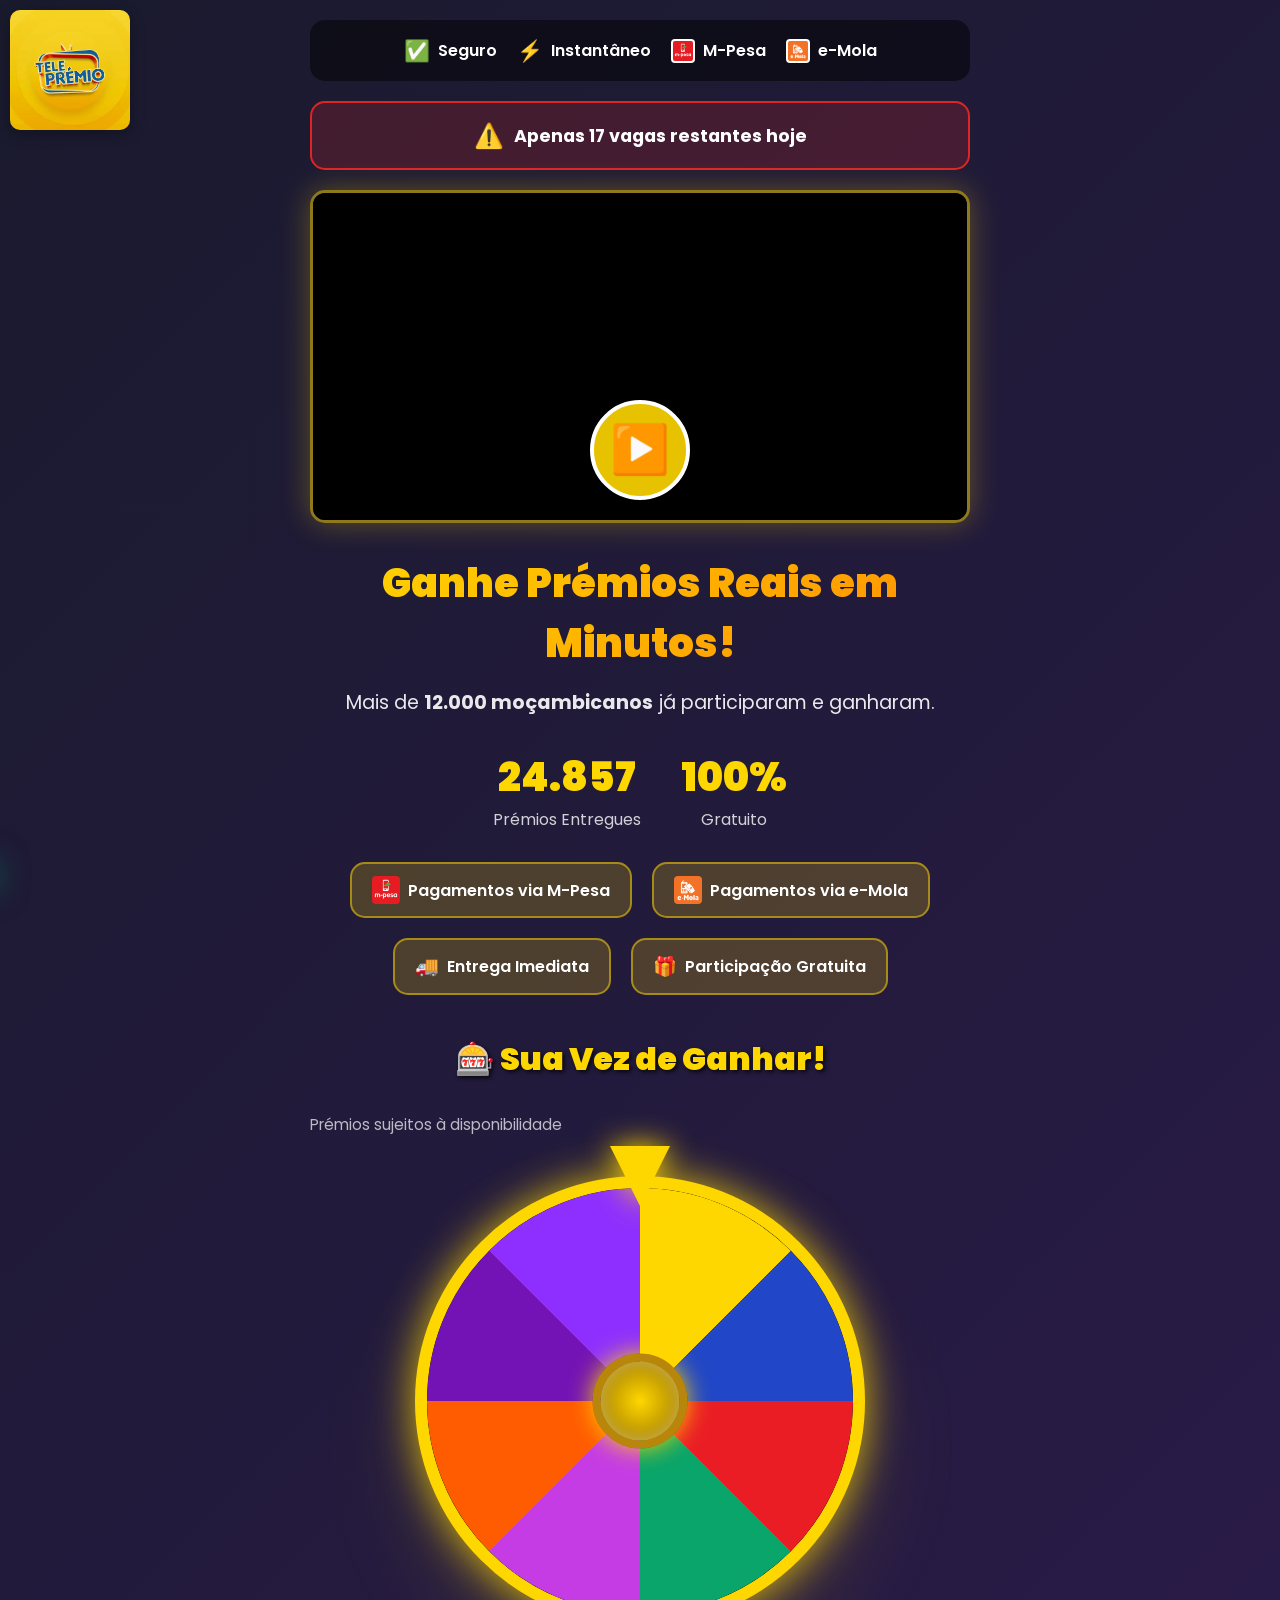
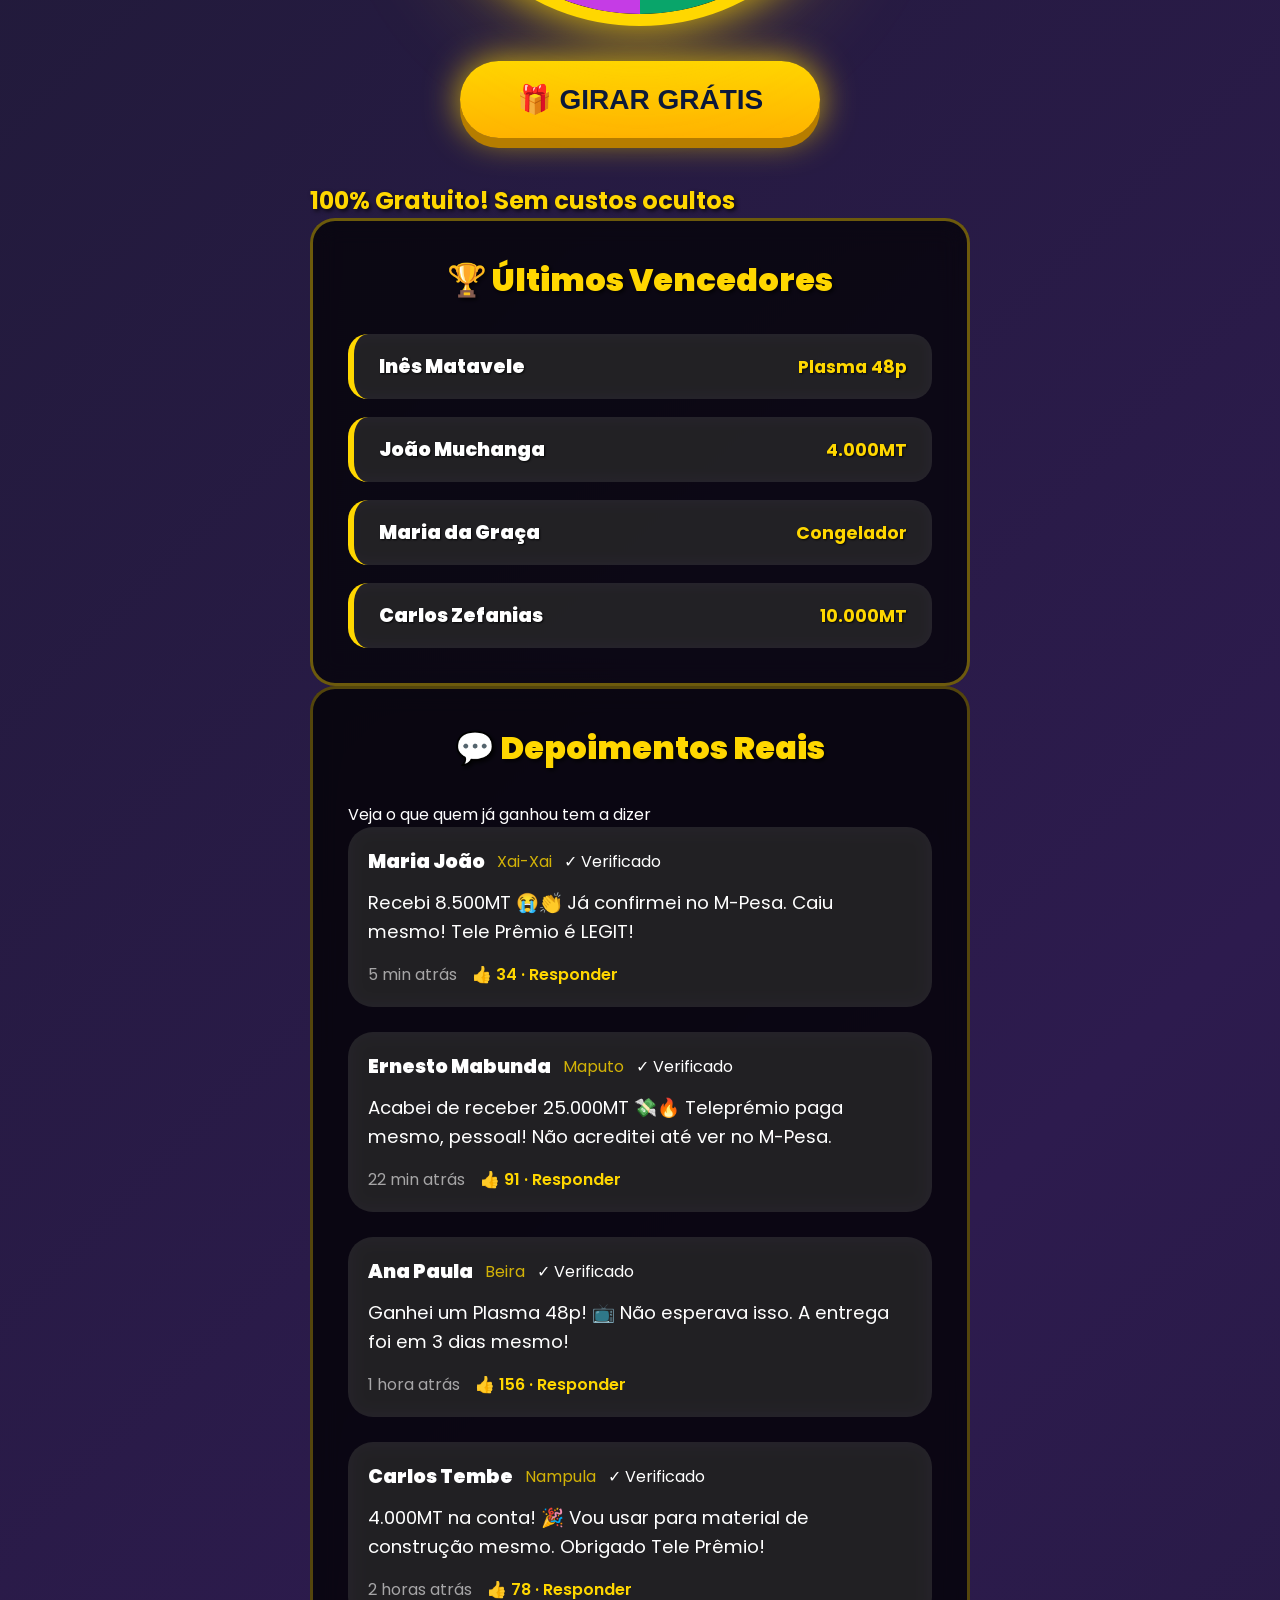
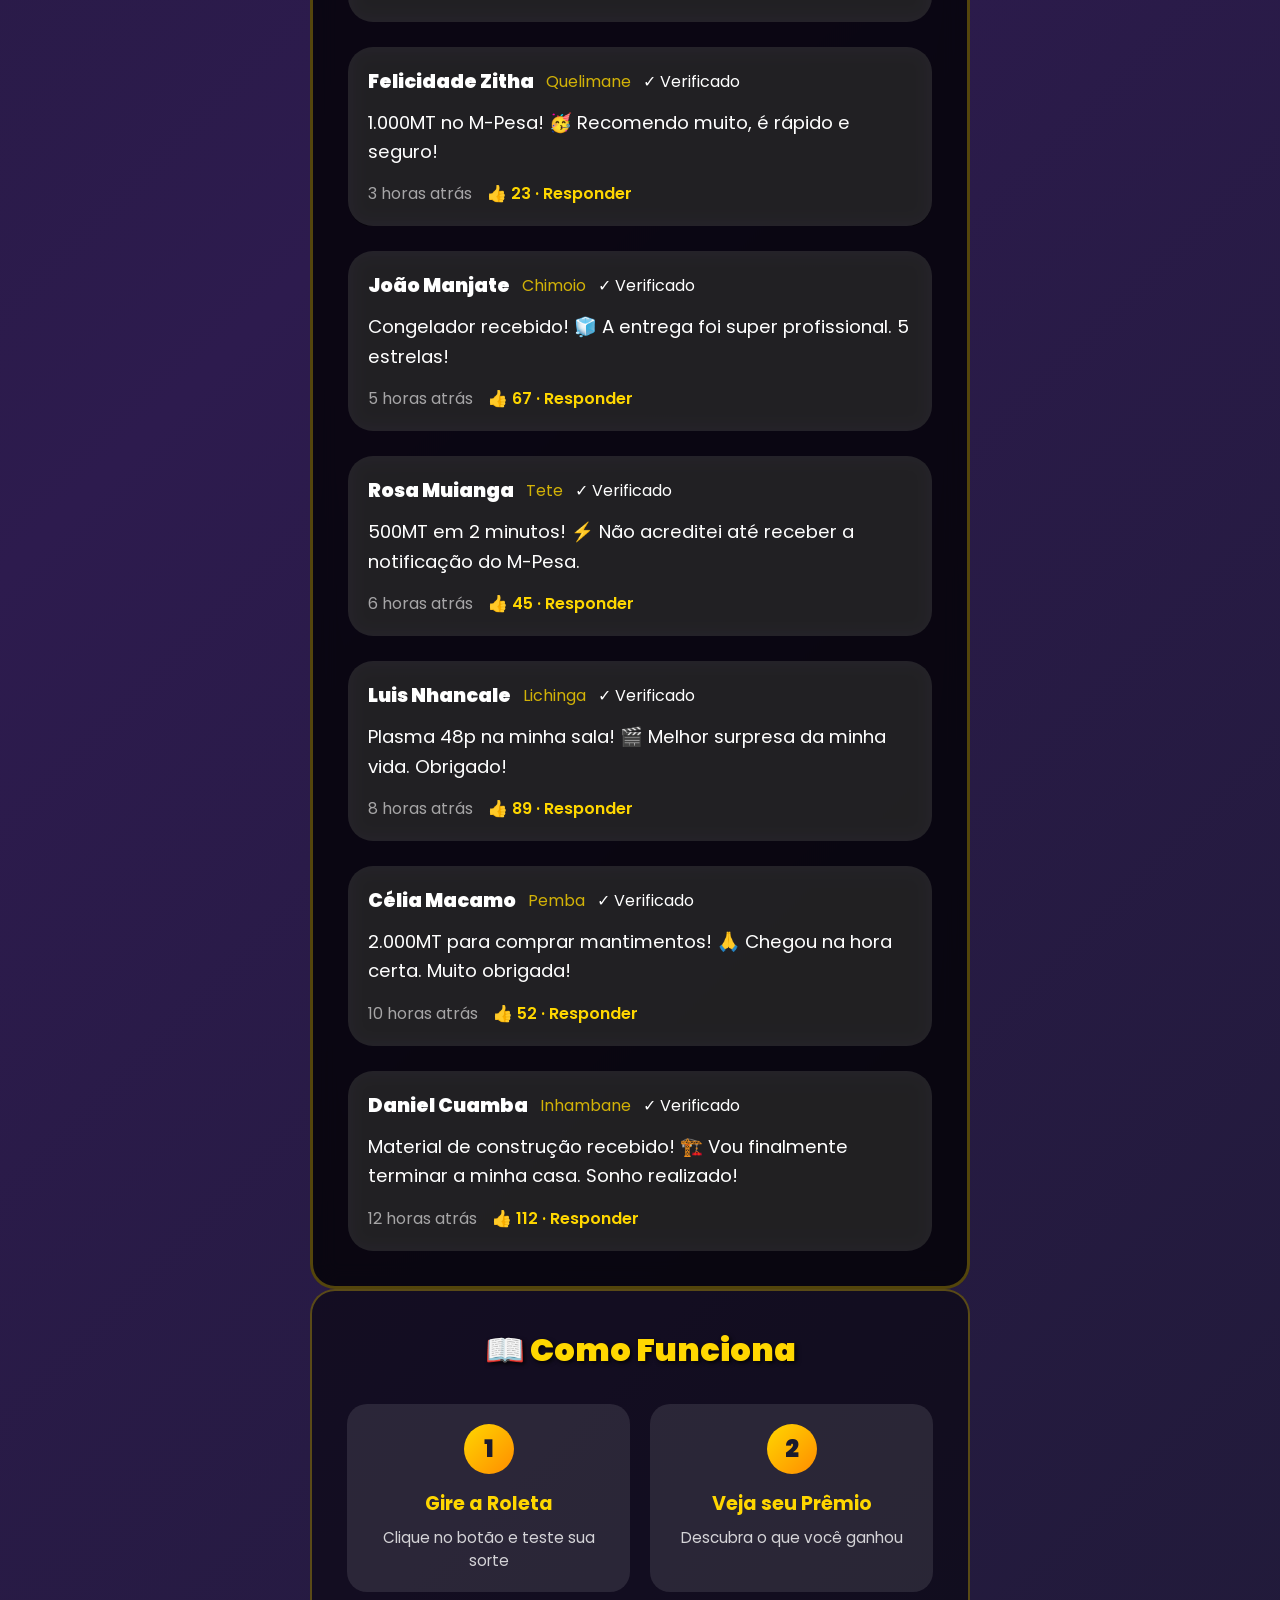
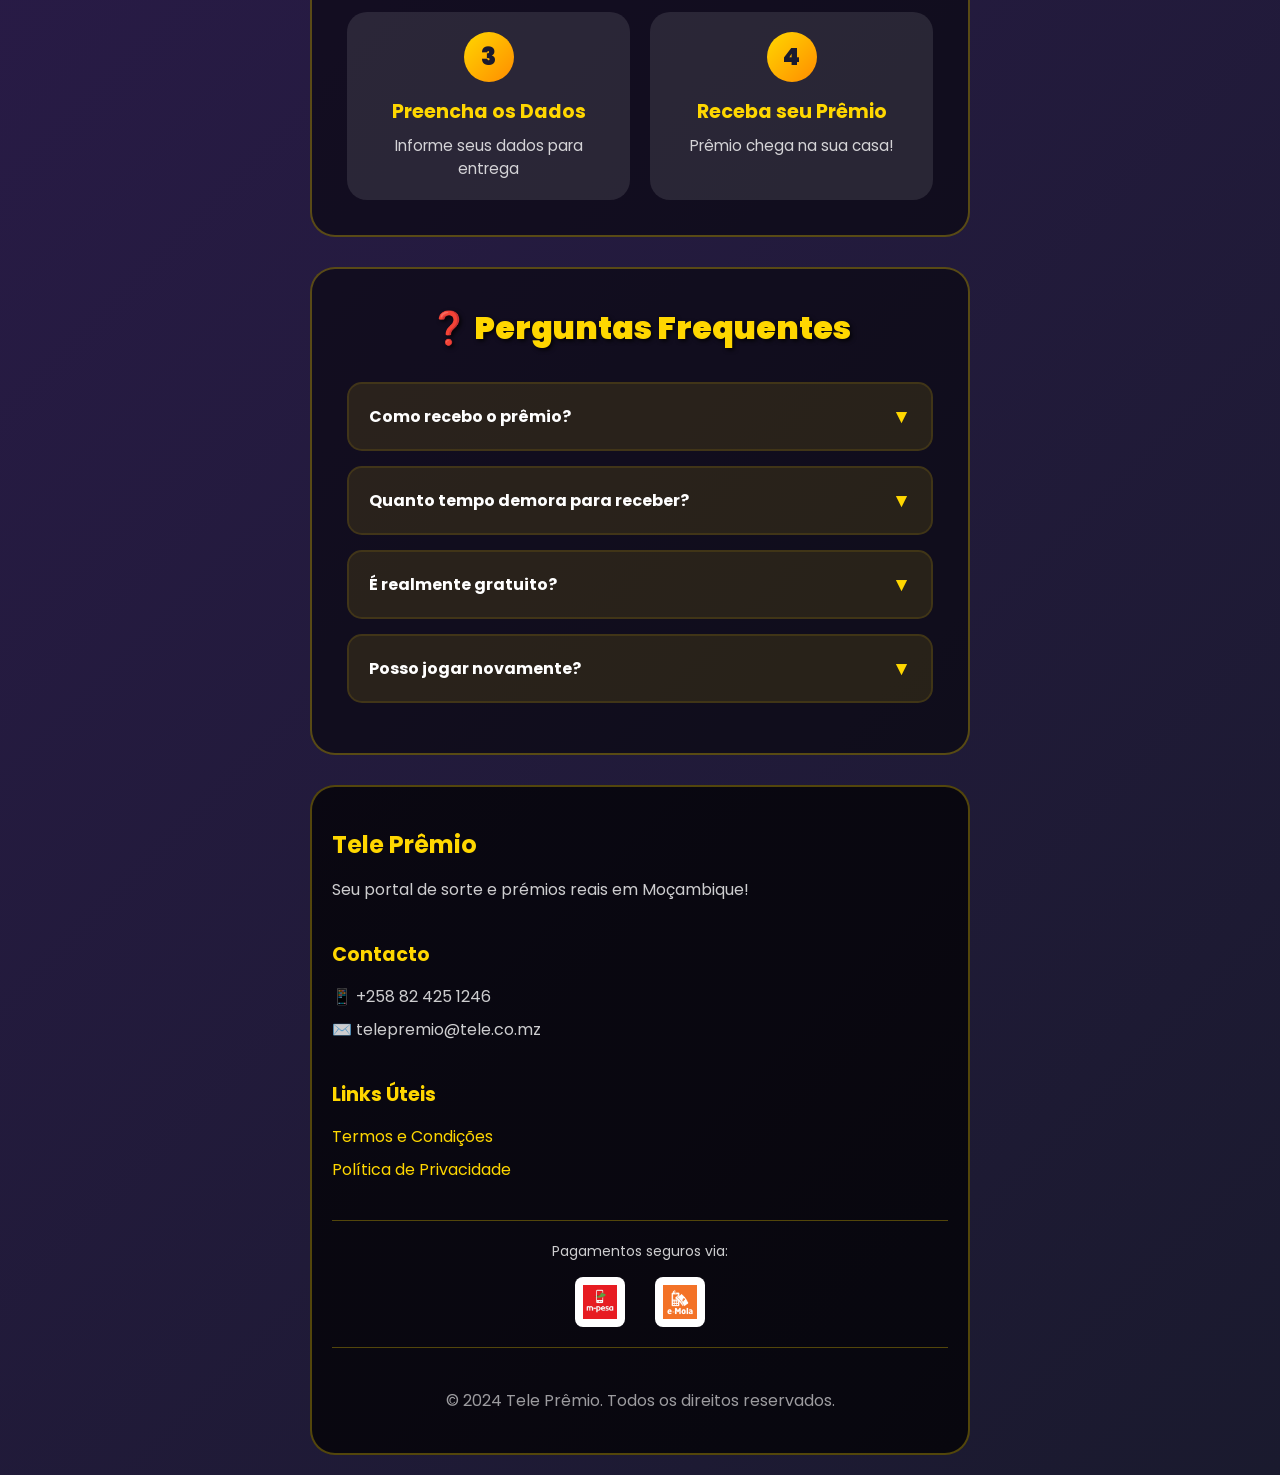
==== index.html @ fa52b121 "first commit3" ====
<!DOCTYPE html>
<html lang="pt">
<head>
  <meta charset="UTF-8" />
  <meta name="viewport" content="width=device-width, initial-scale=1.0" />
  <title>Tele Prêmio - Ganhe Prémios Reais!</title>
  <link href="https://fonts.googleapis.com/css2?family=Poppins:wght@400;600;700;800;900&display=swap" rel="stylesheet">
  <link rel="stylesheet" href="style.css" />
</head>
<body>
  <div class="app-container">
    
    <div class="trust-bar">
      <div class="trust-item">
        <span class="trust-icon">✅</span>
        <span>Seguro</span>
      </div>
      <div class="trust-item">
        <span class="trust-icon">⚡</span>
        <span>Instantâneo</span>
      </div>
      <div class="trust-item">
        <img src="mpesaicon.jpeg" alt="M-Pesa" class="trust-payment-icon">
        <span>M-Pesa</span>
      </div>
      <div class="trust-item">
        <img src="emolaIcone.png" alt="e-Mola" class="trust-payment-icon">
        <span>e-Mola</span>
      </div>
    </div>

    <section class="hero-section">
     
      <div class="logo-container">
        <img src="fotdefundo.png" alt="Tele Prêmio" class="logo-image">
      </div>

      <div class="urgency-box">
        <span class="urgency-icon">⚠️</span>
        <span>Apenas <strong id="slots-left">17</strong> vagas restantes hoje</span>
      </div>

      <div class="video-container">
        <video class="top-video" id="promo-video" loop playsinline>
          <source src="Video de topo.mp4" type="video/mp4">
        </video>
        <button class="video-play-btn" id="video-play-btn" onclick="playVideo()">
          ▶️
        </button>
      </div>
      
      <button class="goto-roulette-btn" id="goto-roulette-btn" style="display: none;" onclick="scrollToRoulette()">
        🎁 GIRAR GRATIS
      </button>

      <h1 class="hero-title">Ganhe Prémios Reais em Minutos!</h1>
      <p class="hero-subtitle">Mais de <strong>12.000 moçambicanos</strong> já participaram e ganharam.</p>

      <div class="stats-container">
        <div class="stat-item">
          <div class="stat-number" id="prizes-delivered">24.857</div>
          <div class="stat-label">Prémios Entregues</div>
        </div>
        <div class="stat-item">
          <div class="stat-number">100%</div>
          <div class="stat-label">Gratuito</div>
        </div>
      </div>

      <div class="trust-badges">
        <div class="trust-badge">
          <img src="mpesaicon.jpeg" alt="M-Pesa" class="payment-icon">
          Pagamentos via M-Pesa
        </div>
        <div class="trust-badge">
          <img src="emolaIcone.png" alt="e-Mola" class="payment-icon">
          Pagamentos via e-Mola
        </div>
        <div class="trust-badge">
          <span class="badge-icon">🚚</span>
          Entrega Imediata
        </div>
        <div class="trust-badge">
          <span class="badge-icon">🎁</span>
          Participação Gratuita
        </div>
      </div>
    </section>

    <section class="roulette-section">
      <h2 class="section-title">🎰 Sua Vez de Ganhar!</h2>
      <p class="note-text">Prémios sujeitos à disponibilidade</p>
      
      <div class="premium-roulette-container">
        <div class="glow"></div>
        <div class="pointer"></div>
        
        <div class="roulette-wrapper-premium">
          <div class="roulette-premium" id="roulette">
          </div>
          <div class="center-circle"></div>
        </div>
        
        <button class="spin-btn-premium" id="spin-button" onclick="spinRoulette()">
          🎁 GIRAR GRÁTIS
        </button>
      </div>
      
      <p class="spins-info">100% Gratuito! Sem custos ocultos</p>
    </section>

    <section class="winners-section">
      <h2 class="section-title">🏆 Últimos Vencedores</h2>
      <div class="winners-list">
        <div class="winner-item">
          <span class="winner-name">Inês Matavele</span>
          <span class="winner-prize">Plasma 48p</span>
        </div>
        <div class="winner-item">
          <span class="winner-name">João Muchanga</span>
          <span class="winner-prize">4.000MT</span>
        </div>
        <div class="winner-item">
          <span class="winner-name">Maria da Graça</span>
          <span class="winner-prize">Congelador</span>
        </div>
        <div class="winner-item">
          <span class="winner-name">Carlos Zefanias</span>
          <span class="winner-prize">10.000MT</span>
        </div>
      </div>
    </section>

    <section class="comments-section">
      <h2 class="section-title">💬 Depoimentos Reais</h2>
      <p class="section-subtitle">Veja o que quem já ganhou tem a dizer</p>
      
      <div class="comments-list">
        <div class="comment-item">

          <div class="comment-content">
            <div class="comment-header">
              <span class="comment-name">Maria João</span>
              <span class="comment-location">Xai-Xai</span>
              <span class="comment-verified">✓ Verificado</span>
            </div>
            <p class="comment-text">Recebi 8.500MT 😭👏 Já confirmei no M-Pesa. Caiu mesmo! Tele Prêmio é LEGIT!</p>
            <div class="comment-footer">
              <span class="comment-time">5 min atrás</span>
              <span class="comment-actions">👍 34 · Responder</span>
            </div>
          </div>
        </div>

        <div class="comment-item">

          <div class="comment-content">
            <div class="comment-header">
              <span class="comment-name">Ernesto Mabunda</span>
              <span class="comment-location">Maputo</span>
              <span class="comment-verified">✓ Verificado</span>
            </div>
            <p class="comment-text">Acabei de receber 25.000MT 💸🔥 Teleprémio paga mesmo, pessoal! Não acreditei até ver no M-Pesa.</p>
            <div class="comment-footer">
              <span class="comment-time">22 min atrás</span>
              <span class="comment-actions">👍 91 · Responder</span>
            </div>
          </div>
        </div>

        <div class="comment-item">

          <div class="comment-content">
            <div class="comment-header">
              <span class="comment-name">Ana Paula</span>
              <span class="comment-location">Beira</span>
              <span class="comment-verified">✓ Verificado</span>
            </div>
            <p class="comment-text">Ganhei um Plasma 48p! 📺 Não esperava isso. A entrega foi em 3 dias mesmo!</p>
            <div class="comment-footer">
              <span class="comment-time">1 hora atrás</span>
              <span class="comment-actions">👍 156 · Responder</span>
            </div>
          </div>
        </div>

        <div class="comment-item">

          <div class="comment-content">
            <div class="comment-header">
              <span class="comment-name">Carlos Tembe</span>
              <span class="comment-location">Nampula</span>
              <span class="comment-verified">✓ Verificado</span>
            </div>
            <p class="comment-text">4.000MT na conta! 🎉 Vou usar para material de construção mesmo. Obrigado Tele Prêmio!</p>
            <div class="comment-footer">
              <span class="comment-time">2 horas atrás</span>
              <span class="comment-actions">👍 78 · Responder</span>
            </div>
          </div>
        </div>

        <div class="comment-item">

          <div class="comment-content">
            <div class="comment-header">
              <span class="comment-name">Felicidade Zitha</span>
              <span class="comment-location">Quelimane</span>
              <span class="comment-verified">✓ Verificado</span>
            </div>
            <p class="comment-text">1.000MT no M-Pesa! 🥳 Recomendo muito, é rápido e seguro!</p>
            <div class="comment-footer">
              <span class="comment-time">3 horas atrás</span>
              <span class="comment-actions">👍 23 · Responder</span>
            </div>
          </div>
        </div>

        <div class="comment-item">

          <div class="comment-content">
            <div class="comment-header">
              <span class="comment-name">João Manjate</span>
              <span class="comment-location">Chimoio</span>
              <span class="comment-verified">✓ Verificado</span>
            </div>
            <p class="comment-text">Congelador recebido! 🧊 A entrega foi super profissional. 5 estrelas!</p>
            <div class="comment-footer">
              <span class="comment-time">5 horas atrás</span>
              <span class="comment-actions">👍 67 · Responder</span>
            </div>
          </div>
        </div>

        <div class="comment-item">

          <div class="comment-content">
            <div class="comment-header">
              <span class="comment-name">Rosa Muianga</span>
              <span class="comment-location">Tete</span>
              <span class="comment-verified">✓ Verificado</span>
            </div>
            <p class="comment-text">500MT em 2 minutos! ⚡ Não acreditei até receber a notificação do M-Pesa.</p>
            <div class="comment-footer">
              <span class="comment-time">6 horas atrás</span>
              <span class="comment-actions">👍 45 · Responder</span>
            </div>
          </div>
        </div>

        <div class="comment-item">

          <div class="comment-content">
            <div class="comment-header">
              <span class="comment-name">Luis Nhancale</span>
              <span class="comment-location">Lichinga</span>
              <span class="comment-verified">✓ Verificado</span>
            </div>
            <p class="comment-text">Plasma 48p na minha sala! 🎬 Melhor surpresa da minha vida. Obrigado!</p>
            <div class="comment-footer">
              <span class="comment-time">8 horas atrás</span>
              <span class="comment-actions">👍 89 · Responder</span>
            </div>
          </div>
        </div>

        <div class="comment-item">

          <div class="comment-content">
            <div class="comment-header">
              <span class="comment-name">Célia Macamo</span>
              <span class="comment-location">Pemba</span>
              <span class="comment-verified">✓ Verificado</span>
            </div>
            <p class="comment-text">2.000MT para comprar mantimentos! 🙏 Chegou na hora certa. Muito obrigada!</p>
            <div class="comment-footer">
              <span class="comment-time">10 horas atrás</span>
              <span class="comment-actions">👍 52 · Responder</span>
            </div>
          </div>
        </div>

        <div class="comment-item">

          <div class="comment-content">
            <div class="comment-header">
              <span class="comment-name">Daniel Cuamba</span>
              <span class="comment-location">Inhambane</span>
              <span class="comment-verified">✓ Verificado</span>
            </div>
            <p class="comment-text">Material de construção recebido! 🏗️ Vou finalmente terminar a minha casa. Sonho realizado!</p>
            <div class="comment-footer">
              <span class="comment-time">12 horas atrás</span>
              <span class="comment-actions">👍 112 · Responder</span>
            </div>
          </div>
        </div>
      </div>
    </section>

    <section class="how-it-works-section">
      <h2 class="section-title">📖 Como Funciona</h2>
      <div class="steps-container">
        <div class="step-item">
          <div class="step-number">1</div>
          <h3>Gire a Roleta</h3>
          <p>Clique no botão e teste sua sorte</p>
        </div>
        <div class="step-item">
          <div class="step-number">2</div>
          <h3>Veja seu Prêmio</h3>
          <p>Descubra o que você ganhou</p>
        </div>
        <div class="step-item">
          <div class="step-number">3</div>
          <h3>Preencha os Dados</h3>
          <p>Informe seus dados para entrega</p>
        </div>
        <div class="step-item">
          <div class="step-number">4</div>
          <h3>Receba seu Prêmio</h3>
          <p>Prêmio chega na sua casa!</p>
        </div>
      </div>
    </section>

    <section class="faq-section">
      <h2 class="section-title">❓ Perguntas Frequentes</h2>
      <div class="faq-list">
        <div class="faq-item">
          <div class="faq-question" onclick="toggleFAQ(this)">
            <span>Como recebo o prêmio?</span>
            <span class="faq-arrow">▼</span>
          </div>
          <div class="faq-answer">
            <p>Após ganhar, preencha o formulário com seus dados. Entregamos na sua casa ou enviamos via M-Pesa para prêmios em dinheiro.</p>
          </div>
        </div>
        
        <div class="faq-item">
          <div class="faq-question" onclick="toggleFAQ(this)">
            <span>Quanto tempo demora para receber?</span>
            <span class="faq-arrow">▼</span>
          </div>
          <div class="faq-answer">
            <p>Você escolhe: 3, 6 ou 14 dias, dependendo da taxa de entrega que selecionar.</p>
          </div>
        </div>
        
        <div class="faq-item">
          <div class="faq-question" onclick="toggleFAQ(this)">
            <span>É realmente gratuito?</span>
            <span class="faq-arrow">▼</span>
          </div>
          <div class="faq-answer">
            <p>SIM! A participação é 100% gratuita. Apenas paga a taxa de transporte se quiser receber o prêmio em casa.</p>
          </div>
        </div>
        
        <div class="faq-item">
          <div class="faq-question" onclick="toggleFAQ(this)">
            <span>Posso jogar novamente?</span>
            <span class="faq-arrow">▼</span>
          </div>
          <div class="faq-answer">
            <p>Claro! Você pode girar a roleta quantas vezes quiser. Todos têm chance de ganhar!</p>
          </div>
        </div>
      </div>
    </section>

    <footer class="footer">
      <div class="footer-content">
        <div class="footer-section">
          <h3>Tele Prêmio</h3>
          <p>Seu portal de sorte e prémios reais em Moçambique!</p>
        </div>
        
        <div class="footer-section">
          <h4>Contacto</h4>
          <p>📱 +258 82 425 1246</p>
          <p>✉️ telepremio@tele.co.mz</p>
        </div>
        
        <div class="footer-section">
          <h4>Links Úteis</h4>
          <a href="#" onclick="showTerms()">Termos e Condições</a>
          <a href="#" onclick="showPrivacy()">Política de Privacidade</a>
        </div>
      </div>
      
      <div class="payment-methods-footer">
        <span>Pagamentos seguros via:</span>
        <div class="payment-icons-footer">
          <img src="mpesaicon.jpeg" alt="M-Pesa" class="payment-icon-footer">
          <img src="emolaIcone.png" alt="e-Mola" class="payment-icon-footer">
        </div>
      </div>
      
      <div class="footer-bottom">
        <p>&copy; 2024 Tele Prêmio. Todos os direitos reservados.</p>
      </div>
    </footer>
  </div>

  <div class="modal" id="prize-modal">
    <div class="modal-content">
      <span class="close" onclick="closeModal('prize-modal')">&times;</span>
      <div id="prize-modal-body"></div>
    </div>
  </div>

  <div class="modal" id="form-modal">
    <div class="modal-content large-modal">
      <span class="close" onclick="closeModal('form-modal')">&times;</span>
      <div id="form-modal-body"></div>
    </div>
  </div>

  <div class="modal" id="terms-modal">
    <div class="modal-content large-modal">
      <span class="close" onclick="closeModal('terms-modal')">&times;</span>
      <div class="modal-body-content">
        <h2>📜 Termos e Condições</h2>
        <div style="text-align: left; max-height: 400px; overflow-y: auto; padding: 20px;">
          <h3>1. Participação</h3>
          <p>A participação é gratuita e aberta a todos os residentes em Moçambique com idade igual ou superior a 18 anos.</p>
          
          <h3>2. Prémios</h3>
          <p>Prémios sujeitos à disponibilidade. A Tele Prêmio reserva-se ao direito de substituir prêmios por outros de valor equivalente.</p>
          
          <h3>3. Entrega</h3>
          <p>A entrega dos prémios é feita mediante pagamento da taxa de transporte selecionada pelo utilizador.</p>
          
          <h3>4. Publicidade</h3>
          <p>Ao participar, o utilizador autoriza a Tele Prêmio a filmar e divulgar a entrega do prêmio, incluindo na TV Miramar.</p>
          
          <h3>5. Responsabilidade</h3>
          <p>A Tele Prêmio não se responsabiliza por dados incorretos fornecidos pelo utilizador.</p>
        </div>
      </div>
    </div>
  </div>

  <div class="notification" id="notification"></div>

  <script src="script.js"></script>
</body>
</html>
---- style.css ----
* {
  margin: 0;
  padding: 0;
  box-sizing: border-box;
  -webkit-tap-highlight-color: transparent;
}

input,
button,
select {
  -webkit-appearance: none;
  -moz-appearance: none;
  appearance: none;
  touch-action: manipulation;
}

button {
  cursor: pointer;
  user-select: none;
  -webkit-user-select: none;
}

body {
  font-family: 'Poppins', sans-serif;
  background: linear-gradient(135deg, #1a1a2e 0%, #2d1b4e 50%, #1a1a2e 100%);
  color: #fff;
  min-height: 100vh;
  overflow-x: hidden;
}

.app-container {
  max-width: 700px;
  margin: 0 auto;
  padding: 20px;
  min-height: 100vh;
}

.live-section {
  display: flex;
  justify-content: space-between;
  align-items: center;
  margin-bottom: 20px;
  gap: 15px;
}

.live-indicator {
  display: flex;
  align-items: center;
  gap: 10px;
  background: #ff0000;
  padding: 12px 20px;
  border-radius: 10px;
  font-weight: 900;
  font-size: 1.1rem;
  box-shadow: 0 0 20px rgba(255, 0, 0, 0.6);
}

.live-dot {
  width: 12px;
  height: 12px;
  background: white;
  border-radius: 50%;
  animation: blink 1s infinite;
}

@keyframes blink {
  0%, 100% { opacity: 1; }
  50% { opacity: 0.3; }
}

.viewers-count {
  display: flex;
  align-items: center;
  gap: 8px;
  font-size: 1rem;
  color: rgba(255, 255, 255, 0.8);
}

.viewers-icon {
  font-size: 1.3rem;
}

.viewers-number {
  font-weight: 900;
  color: #ffd700;
  font-size: 1.4rem;
}

.viewers-text {
  font-size: 0.95rem;
}

.video-container {
  width: 100%;
  margin-bottom: 30px;
  border-radius: 15px;
  overflow: hidden;
  border: 3px solid rgba(255, 215, 0, 0.5);
  box-shadow: 0 0 30px rgba(255, 215, 0, 0.3);
}

.top-video {
  width: 100%;
  display: block;
  background: #000;
}

.logo-section {
  text-align: center;
  margin-bottom: 30px;
}

.logo {
  font-size: 3.5rem;
  font-weight: 900;
  background: linear-gradient(135deg, #ffd700, #ff8c00, #ffd700);
  -webkit-background-clip: text;
  -webkit-text-fill-color: transparent;
  background-clip: text;
  text-shadow: 0 0 40px rgba(255, 215, 0, 0.6);
  letter-spacing: 3px;
}

.logo-subtitle {
  font-size: 1.2rem;
  color: #ffd700;
  margin-top: 10px;
  font-weight: 600;
  text-shadow: 2px 2px 4px rgba(0, 0, 0, 0.8);
}

.main-content {
  display: flex;
  flex-direction: column;
  gap: 40px;
}

.premium-roulette-container {
  text-align: center;
  position: relative;
  padding: 20px 0;
}

.glow {
  position: absolute;
  width: 520px;
  height: 520px;
  background: radial-gradient(circle, rgba(255, 215, 0, .5), transparent 70%);
  filter: blur(40px);
  top: 30px;
  left: 50%;
  transform: translateX(-50%);
  z-index: 0;
}

.pointer {
  position: absolute;
  top: -10px;
  left: 50%;
  transform: translateX(-50%);
  width: 0;
  height: 0;
  border-left: 30px solid transparent;
  border-right: 30px solid transparent;
  border-top: 60px solid gold;
  z-index: 20;
  filter: drop-shadow(0 0 15px gold);
  animation: pointerGlow 1.5s infinite;
}

@keyframes pointerGlow {
  0% {
    filter: drop-shadow(0 0 8px gold);
  }
  50% {
    filter: drop-shadow(0 0 25px gold);
  }
  100% {
    filter: drop-shadow(0 0 8px gold);
  }
}

.roulette-wrapper-premium {
  width: 450px;
  height: 450px;
  border-radius: 50%;
  border: 12px solid gold;
  overflow: hidden;
  position: relative;
  margin: auto;
  box-shadow:
    0 0 40px rgba(255, 215, 0, .8),
    inset 0 0 20px rgba(0, 0, 0, .6);
  background: #111;
  z-index: 2;
}

.roulette-premium {
  width: 100%;
  height: 100%;
  border-radius: 50%;
  position: relative;
  background: conic-gradient(
    #ffd700 0deg 45deg,
    #2146c7 45deg 90deg,
    #ea1d25 90deg 135deg,
    #09a56a 135deg 180deg,
    #c53ce5 180deg 225deg,
    #ff5b00 225deg 270deg,
    #7413b5 270deg 315deg,
    #8f2fff 315deg 360deg
  );
  transition: transform 5s cubic-bezier(.17, .67, .12, .99);
}

.roulette-label-wrapper {
  position: absolute;
  top: 0;
  left: 0;
  width: 100%;
  height: 100%;
  pointer-events: none;
  transform-origin: 50% 50%;
}

.roulette-label-text {
  position: absolute;
  top: 15px;
  left: 50%;
  transform-origin: 50% 210px;
  color: white;
  font-size: 13px;
  font-weight: 800;
  text-shadow: 0 3px 6px rgba(0, 0, 0, .8);
  z-index: 5;
  white-space: nowrap;
  text-transform: uppercase;
  display: inline-block;
  transform: translateX(-50%) rotate(0deg);
}

.simple-label {
  position: absolute;
  color: white;
  font-size: 14px;
  font-weight: 800;
  text-shadow: 0 3px 6px rgba(0, 0, 0, .8);
  z-index: 5;
  white-space: nowrap;
  text-transform: uppercase;
}

.center-circle {
  position: absolute;
  width: 95px;
  height: 95px;
  background: radial-gradient(circle, #ffd700, #8f6900);
  border-radius: 50%;
  top: 50%;
  left: 50%;
  transform: translate(-50%, -50%);
  border: 8px solid #b8860b;
  z-index: 10;
  box-shadow:
    0 0 25px rgba(255, 215, 0, .9),
    inset 0 0 15px rgba(255, 255, 255, .4);
}

.spin-btn-premium {
  margin-top: 35px;
  width: 360px;
  padding: 22px;
  border: none;
  border-radius: 60px;
  background: linear-gradient(to bottom, #ffd500, #ffb300);
  color: #07153b;
  font-size: 28px;
  font-weight: 800;
  cursor: pointer;
  box-shadow:
    0 10px 0 #b67d00,
    0 0 35px rgba(255, 215, 0, .8);
  transition: .2s;
  animation: buttonPulse 2s infinite;
}

.spin-btn-premium:hover:not(:disabled) {
  transform: scale(1.03);
}

.spin-btn-premium:active:not(:disabled) {
  transform: scale(.96);
}

.spin-btn-premium:disabled {
  opacity: 0.5;
  cursor: not-allowed;
}

@keyframes buttonPulse {
  0% {
    box-shadow: 0 0 15px rgba(255, 215, 0, .4);
  }
  50% {
    box-shadow: 0 0 45px rgba(255, 215, 0, 1);
  }
  100% {
    box-shadow: 0 0 15px rgba(255, 215, 0, .4);
  }
}

.spins-info {
  margin-top: 25px;
  font-size: 1.5rem;
  color: #ffd700;
  font-weight: bold;
  text-shadow: 2px 2px 4px rgba(0, 0, 0, 0.8);
}

.comments-section {
  background: rgba(0, 0, 0, 0.75);
  padding: 35px;
  border-radius: 25px;
  backdrop-filter: blur(12px);
  border: 3px solid rgba(255, 215, 0, 0.3);
}

.comments-title {
  text-align: center;
  font-size: 2.3rem;
  margin-bottom: 15px;
  color: white;
  text-shadow: 2px 2px 4px rgba(0, 0, 0, 0.8);
  font-weight: 900;
}

.comments-subtitle {
  text-align: center;
  font-size: 1.15rem;
  color: rgba(255, 255, 255, 0.7);
  margin-bottom: 35px;
  line-height: 1.5;
}

.comments-list {
  display: flex;
  flex-direction: column;
  gap: 25px;
}

.comment-item {
  display: flex;
  align-items: flex-start;
}

.comment-content {
  flex: 1;
  background: rgba(255, 255, 255, 0.12);
  padding: 20px;
  border-radius: 25px;
  backdrop-filter: blur(10px);
}

.comment-header {
  display: flex;
  align-items: center;
  gap: 12px;
  margin-bottom: 12px;
}

.comment-name {
  font-weight: 900;
  font-size: 1.2rem;
  color: white;
}

.comment-location {
  color: rgba(255, 215, 0, 0.8);
  font-size: 1rem;
}

.comment-text {
  font-size: 1.15rem;
  line-height: 1.6;
  margin-bottom: 15px;
}

.comment-footer {
  display: flex;
  gap: 15px;
  color: rgba(255, 215, 0, 0.8);
  font-size: 1rem;
}

.comment-time {
  color: rgba(255, 255, 255, 0.6);
}

.comment-actions {
  color: #ffd700;
  font-weight: 600;
}

.winners-section {
  background: rgba(0, 0, 0, 0.7);
  padding: 35px;
  border-radius: 25px;
  backdrop-filter: blur(12px);
  border: 3px solid rgba(255, 215, 0, 0.4);
}

.section-title {
  text-align: center;
  font-size: 2rem;
  margin-bottom: 30px;
  color: #ffd700;
  text-shadow: 2px 2px 4px rgba(0, 0, 0, 0.8);
  font-weight: 900;
}

.winners-list {
  display: flex;
  flex-direction: column;
  gap: 18px;
}

.winner-item {
  display: flex;
  justify-content: space-between;
  align-items: center;
  padding: 18px 25px;
  background: rgba(255, 255, 255, 0.12);
  border-radius: 20px;
  border-left: 6px solid #ffd700;
  backdrop-filter: blur(8px);
  transition: all 0.3s;
}

.winner-item:hover {
  background: rgba(255, 215, 0, 0.15);
  transform: translateX(5px);
}

.winner-name {
  font-weight: 900;
  font-size: 1.2rem;
  text-shadow: 1px 1px 2px rgba(0, 0, 0, 0.8);
}

.winner-prize {
  color: #ffd700;
  font-size: 1.1rem;
  font-weight: 700;
  text-shadow: 1px 1px 2px rgba(0, 0, 0, 0.8);
}

.modal {
  display: none;
  position: fixed;
  z-index: 1000;
  left: 0;
  top: 0;
  width: 100%;
  height: 100%;
  background-color: rgba(0, 0, 0, 0.92);
  backdrop-filter: blur(15px);
  overflow-y: auto;
  padding: 20px 0;
}

.modal-content {
  background: linear-gradient(135deg, #1a1a2e, #2d1b4e, #1a1a2e);
  margin: 3% auto;
  padding: 50px 40px;
  border-radius: 30px;
  width: 90%;
  max-width: 500px;
  text-align: center;
  border: 4px solid #ffd700;
  position: relative;
  box-shadow: 0 15px 80px rgba(255, 215, 0, 0.5);
}

.large-modal {
  max-width: 580px;
}

.close {
  position: absolute;
  right: 25px;
  top: 20px;
  font-size: 3rem;
  cursor: pointer;
  color: #ffd700;
  transition: transform 0.2s;
  line-height: 1;
}

.close:hover {
  color: #ffaa00;
  transform: scale(1.3);
}

.modal-body-content h2 {
  margin-bottom: 30px;
  color: #ffd700;
  font-size: 2.3rem;
  text-shadow: 2px 2px 4px rgba(0, 0, 0, 0.8);
  font-weight: 900;
}

.modal-body-content p {
  font-size: 1.3rem;
  margin-bottom: 35px;
  line-height: 1.7;
  text-shadow: 1px 1px 2px rgba(0, 0, 0, 0.8);
}

.modal-btn {
  background: linear-gradient(135deg, #ffd700, #ff8c00);
  border: 4px solid #8b6914;
  padding: 18px 50px;
  border-radius: 40px;
  font-size: 1.3rem;
  font-weight: 900;
  color: #1a1a2e;
  cursor: pointer;
  transition: all 0.3s;
  text-transform: uppercase;
  letter-spacing: 2px;
}

.modal-btn:hover {
  transform: scale(1.08);
  box-shadow: 0 10px 40px rgba(255, 215, 0, 0.7);
}

.form-group {
  margin-bottom: 28px;
  text-align: left;
}

.form-group label {
  display: block;
  margin-bottom: 12px;
  font-weight: 900;
  color: #ffd700;
  font-size: 1.15rem;
  text-shadow: 1px 1px 2px rgba(0, 0, 0, 0.8);
}

.form-group input,
.form-group select {
  width: 100%;
  padding: 18px 22px;
  border: 4px solid rgba(255, 215, 0, 0.6);
  border-radius: 20px;
  background: rgba(255, 255, 255, 0.12);
  color: white;
  font-size: 1.15rem;
  outline: none;
  font-weight: 600;
  backdrop-filter: blur(10px);
}

.form-group input::placeholder {
  color: rgba(255, 255, 255, 0.7);
}

.form-group input:focus,
.form-group select:focus {
  border-color: #ffd700;
  box-shadow: 0 0 30px rgba(255, 215, 0, 0.4);
}

.form-group select option {
  background: #1a1a2e;
  color: white;
  padding: 10px;
}

.terms-text {
  background: rgba(255, 255, 255, 0.12);
  padding: 25px;
  border-radius: 20px;
  margin: 30px 0;
  text-align: left;
  border-left: 7px solid #ffd700;
  backdrop-filter: blur(10px);
}

.terms-text p {
  font-size: 1.05rem;
  margin-bottom: 12px;
  line-height: 1.7;
}

.delivery-options {
  display: flex;
  flex-direction: column;
  gap: 18px;
  margin: 30px 0;
}

.delivery-option {
  display: flex;
  align-items: center;
  gap: 18px;
  padding: 22px;
  background: rgba(255, 255, 255, 0.12);
  border-radius: 20px;
  cursor: pointer;
  border: 4px solid transparent;
  transition: all 0.3s;
  backdrop-filter: blur(10px);
}

.delivery-option:hover {
  background: rgba(255, 215, 0, 0.18);
  transform: translateY(-3px);
}

.delivery-option.selected {
  border-color: #ffd700;
  background: rgba(255, 215, 0, 0.22);
}

.delivery-option input[type="radio"] {
  width: 30px;
  height: 30px;
  accent-color: #ffd700;
}

.delivery-info {
  flex: 1;
  text-align: left;
}

.delivery-price {
  font-weight: 900;
  color: #ffd700;
  font-size: 1.6rem;
  text-shadow: 1px 1px 2px rgba(0, 0, 0, 0.8);
}

.delivery-time {
  color: rgba(255, 255, 255, 0.95);
  font-size: 1.1rem;
  margin-top: 8px;
}

@media (max-width: 550px) {
  .roulette-wrapper-premium {
    width: 380px;
    height: 380px;
  }

  .label {
    font-size: 14px;
    transform-origin: 50% 175px;
    top: 12px;
  }

  .glow {
    width: 440px;
    height: 440px;
  }

  .spin-btn-premium {
    width: 300px;
    font-size: 24px;
    padding: 18px;
  }

  .logo {
    font-size: 2.5rem;
  }

  .modal-content {
    padding: 35px 25px;
    margin: 5% auto;
  }

  .app-container {
    padding: 15px;
  }

  .section-title {
    font-size: 1.6rem;
  }

  .live-section {
    flex-direction: column;
    gap: 15px;
  }

  .viewers-count {
    justify-content: center;
  }

  .comment-item {
    flex-direction: column;
    align-items: center;
    text-align: center;
  }

  .comment-header {
    justify-content: center;
    flex-wrap: wrap;
  }

  .comment-footer {
    justify-content: center;
  }

  .steps-container {
    grid-template-columns: 1fr;
  }
  
  .proofs-grid {
    grid-template-columns: 1fr;
  }
  
  .hero-title {
    font-size: 2rem;
  }
  
  .stats-container {
    flex-direction: column;
    gap: 20px;
  }
}

.play-button {
  position: absolute;
  top: 50%;
  left: 50%;
  transform: translate(-50%, -50%);
  width: 80px;
  height: 80px;
  border-radius: 50%;
  background: rgba(0, 0, 0, 0.8);
  border: 3px solid #ffd700;
  font-size: 2rem;
  cursor: pointer;
  transition: all 0.3s;
  z-index: 10;
}

.video-play-btn {
  position: absolute;
  top: 50%;
  left: 50%;
  transform: translate(-50%, -50%);
  width: 100px;
  height: 100px;
  border-radius: 50%;
  background: rgba(255, 215, 0, 0.9);
  border: 4px solid #fff;
  font-size: 3rem;
  cursor: pointer;
  transition: all 0.3s;
  z-index: 10;
  display: flex;
  align-items: center;
  justify-content: center;
}

.video-play-btn:hover {
  transform: translate(-50%, -50%) scale(1.15);
  box-shadow: 0 0 40px rgba(255, 215, 0, 0.8);
}

.video-play-btn.hidden {
  display: none;
}

.goto-roulette-btn {
  width: 100%;
  background: linear-gradient(135deg, #ffd700, #ff8c00, #ffd700);
  border: 5px solid #8b6914;
  padding: 20px 40px;
  border-radius: 50px;
  font-size: 1.8rem;
  font-weight: 900;
  color: #1a1a2e;
  cursor: pointer;
  transition: all 0.3s;
  box-shadow: 0 15px 50px rgba(255, 215, 0, 0.7);
  animation: pulse 1.5s infinite;
  text-transform: uppercase;
  letter-spacing: 2px;
  margin-top: 20px;
}

.goto-roulette-btn:hover {
  transform: scale(1.05);
  box-shadow: 0 20px 70px rgba(255, 215, 0, 0.9);
}

.trust-bar {
  display: flex;
  justify-content: center;
  gap: 20px;
  flex-wrap: wrap;
  padding: 15px;
  background: rgba(0, 0, 0, 0.5);
  border-radius: 15px;
  margin-bottom: 20px;
}

.trust-item {
  display: flex;
  align-items: center;
  gap: 8px;
  font-weight: 600;
  color: #fff;
}

.trust-icon {
  font-size: 1.3rem;
}

.hero-section {
  text-align: center;
  margin-bottom: 40px;
}

.hero-title {
  font-size: 2.5rem;
  font-weight: 900;
  margin-bottom: 15px;
  background: linear-gradient(135deg, #ffd700, #ff8c00);
  -webkit-background-clip: text;
  -webkit-text-fill-color: transparent;
  background-clip: text;
}

.hero-subtitle {
  font-size: 1.2rem;
  color: rgba(255, 255, 255, 0.9);
  margin-bottom: 30px;
}

.stats-container {
  display: flex;
  justify-content: center;
  gap: 40px;
  margin-bottom: 30px;
}

.stat-item {
  text-align: center;
}

.stat-number {
  font-size: 2.5rem;
  font-weight: 900;
  color: #ffd700;
}

.stat-label {
  font-size: 1rem;
  color: rgba(255, 255, 255, 0.8);
}

.trust-badges {
  display: flex;
  justify-content: center;
  gap: 20px;
  flex-wrap: wrap;
  margin-bottom: 30px;
}

.trust-badge {
  background: rgba(255, 215, 0, 0.2);
  padding: 12px 20px;
  border-radius: 15px;
  border: 2px solid rgba(255, 215, 0, 0.5);
  font-weight: 600;
  display: flex;
  align-items: center;
  gap: 8px;
}

.payment-icon {
  width: 28px;
  height: 28px;
  object-fit: contain;
  border-radius: 4px;
}

.badge-icon {
  font-size: 1.2rem;
}

.live-winning {
  background: linear-gradient(90deg, #dc2626, #ea580c, #dc2626);
  padding: 15px;
  border-radius: 15px;
  margin-bottom: 20px;
  font-weight: 700;
  animation: slideIn 0.5s ease-out;
  box-shadow: 0 0 20px rgba(220, 38, 38, 0.5);
}

@keyframes slideIn {
  from {
    transform: translateX(-100%);
    opacity: 0;
  }
  to {
    transform: translateX(0);
    opacity: 1;
  }
}

.urgency-box {
  background: rgba(220, 38, 38, 0.2);
  border: 2px solid #dc2626;
  padding: 15px;
  border-radius: 15px;
  margin-bottom: 20px;
  font-weight: 700;
  font-size: 1.1rem;
  display: flex;
  align-items: center;
  justify-content: center;
  gap: 10px;
}

.urgency-icon {
  font-size: 1.5rem;
}

.note-text {
  color: rgba(255, 255, 255, 0.7);
  font-size: 0.95rem;
  margin-bottom: 20px;
}

.how-it-works-section {
  background: rgba(0, 0, 0, 0.5);
  padding: 35px;
  border-radius: 25px;
  margin-bottom: 30px;
  border: 2px solid rgba(255, 215, 0, 0.3);
}

.steps-container {
  display: grid;
  grid-template-columns: 1fr 1fr;
  gap: 20px;
}

.step-item {
  background: rgba(255, 255, 255, 0.1);
  padding: 20px;
  border-radius: 20px;
  text-align: center;
}

.step-number {
  width: 50px;
  height: 50px;
  background: linear-gradient(135deg, #ffd700, #ff8c00);
  border-radius: 50%;
  display: flex;
  align-items: center;
  justify-content: center;
  font-size: 1.5rem;
  font-weight: 900;
  color: #1a1a2e;
  margin: 0 auto 15px;
}

.step-item h3 {
  font-size: 1.2rem;
  margin-bottom: 8px;
  color: #ffd700;
}

.step-item p {
  font-size: 0.95rem;
  color: rgba(255, 255, 255, 0.8);
}

.faq-section {
  background: rgba(0, 0, 0, 0.5);
  padding: 35px;
  border-radius: 25px;
  margin-bottom: 30px;
  border: 2px solid rgba(255, 215, 0, 0.3);
}

.faq-item {
  margin-bottom: 15px;
  border: 2px solid rgba(255, 215, 0, 0.2);
  border-radius: 15px;
  overflow: hidden;
}

.faq-question {
  background: rgba(255, 215, 0, 0.1);
  padding: 18px 20px;
  cursor: pointer;
  display: flex;
  justify-content: space-between;
  align-items: center;
  font-weight: 700;
  transition: all 0.3s;
}

.faq-question:hover {
  background: rgba(255, 215, 0, 0.2);
}

.faq-arrow {
  font-size: 1.2rem;
  color: #ffd700;
}

.faq-answer {
  padding: 0 20px;
  max-height: 0;
  overflow: hidden;
  transition: all 0.3s ease-out;
}

.faq-answer.show {
  padding: 20px;
  max-height: 200px;
}

.footer {
  background: rgba(0, 0, 0, 0.7);
  padding: 40px 20px;
  border-radius: 25px;
  border: 2px solid rgba(255, 215, 0, 0.3);
}

.footer-content {
  display: grid;
  grid-template-columns: 1fr;
  gap: 30px;
  margin-bottom: 30px;
}

.footer-section h3 {
  font-size: 1.5rem;
  color: #ffd700;
  margin-bottom: 15px;
}

.footer-section h4 {
  font-size: 1.2rem;
  color: #ffd700;
  margin-bottom: 15px;
}

.footer-section p {
  font-size: 1rem;
  margin-bottom: 8px;
  color: rgba(255, 255, 255, 0.8);
}

.footer-section a {
  display: block;
  color: #ffd700;
  text-decoration: none;
  margin-bottom: 8px;
  transition: color 0.3s;
}

.footer-section a:hover {
  color: #ffaa00;
}

.payment-methods-footer {
  text-align: center;
  padding: 20px 0;
  border-top: 1px solid rgba(255, 215, 0, 0.3);
  border-bottom: 1px solid rgba(255, 215, 0, 0.3);
  margin-bottom: 20px;
}

.payment-methods-footer span {
  display: block;
  color: rgba(255, 255, 255, 0.8);
  margin-bottom: 15px;
  font-size: 14px;
}

.payment-icons-footer {
  display: flex;
  justify-content: center;
  gap: 30px;
  align-items: center;
}

.payment-icon-footer {
  width: 50px;
  height: 50px;
  object-fit: contain;
  border-radius: 8px;
  background: white;
  padding: 8px;
}

.footer-bottom {
  text-align: center;
  padding-top: 20px;
  color: rgba(255, 255, 255, 0.6);
}

.notification {
  position: fixed;
  bottom: 20px;
  left: 20px;
  background: linear-gradient(135deg, #059669, #10b981);
  padding: 15px 20px;
  border-radius: 15px;
  font-weight: 700;
  z-index: 999;
  transform: translateX(-150%);
  transition: transform 0.5s ease-out;
  box-shadow: 0 10px 30px rgba(5, 150, 105, 0.5);
}

.notification.show {
  transform: translateX(0);
}

.payment-proofs-section {
  background: rgba(0, 0, 0, 0.5);
  padding: 35px;
  border-radius: 25px;
  margin-bottom: 30px;
  border: 2px solid rgba(255, 215, 0, 0.3);
}

.proofs-grid {
  display: grid;
  grid-template-columns: 1fr 1fr;
  gap: 15px;
}

.proof-item {
  background: rgba(255, 255, 255, 0.1);
  padding: 15px;
  border-radius: 15px;
  text-align: center;
}

.logo-container {
  position: absolute;
  top: 10px;
  left: 10px;
  z-index: 100;
}

.logo-image {
  width: 120px;
  height: auto;
  border-radius: 10px;
  box-shadow: 0 4px 15px rgba(0, 0, 0, 0.3);
}

.payment-options {
  display: flex;
  gap: 20px;
  flex-wrap: wrap;
  justify-content: center;
}

.payment-option {
  flex: 1;
  min-width: 150px;
  background: rgba(255, 255, 255, 0.05);
  border: 2px solid rgba(255, 255, 255, 0.1);
  border-radius: 15px;
  padding: 20px;
  cursor: pointer;
  transition: all 0.3s ease;
}

.payment-option:hover {
  border-color: rgba(255, 215, 0, 0.5);
  background: rgba(255, 215, 0, 0.1);
}

.payment-option.selected {
  border-color: #ffd700;
  background: rgba(255, 215, 0, 0.15);
  box-shadow: 0 0 20px rgba(255, 215, 0, 0.3);
}

.payment-option input {
  display: none;
}

.payment-info {
  display: flex;
  flex-direction: column;
  align-items: center;
  gap: 10px;
}

.payment-option-icon {
  width: 60px;
  height: 60px;
  object-fit: contain;
  background: white;
  padding: 10px;
  border-radius: 10px;
}

.payment-name {
  font-weight: 700;
  color: white;
  font-size: 1.1rem;
}

.proof-placeholder {
  width: 100%;
  height: 120px;
  background: linear-gradient(135deg, #1a1a2e, #2d1b4e);
  border-radius: 10px;
  display: flex;
  align-items: center;
  justify-content: center;
  font-size: 2.5rem;
  margin-bottom: 10px;
}

.trust-payment-icon {
  width: 24px;
  height: 24px;
  object-fit: contain;
  background: white;
  padding: 2px;
  border-radius: 4px;
}

.proof-text {
  font-size: 0.9rem;
  color: rgba(255, 255, 255, 0.8);
}

@media (max-width: 768px) {
  body {
    padding: 0;
  }
  
  .app-container {
    padding: 15px;
    max-width: 100%;
  }
  
  .trust-bar {
    flex-wrap: wrap;
    gap: 10px;
    padding: 12px 10px;
  }
  
  .trust-item {
    flex: 1 1 45%;
    font-size: 12px;
    padding: 8px 10px;
  }
  
  .trust-payment-icon {
    width: 20px;
    height: 20px;
  }
  
  .logo-container {
    top: 5px;
    left: 5px;
  }
  
  .logo-image {
    width: 80px;
  }
  
  .hero-section {
    padding-top: 70px;
  }
  
  .hero-title {
    font-size: 1.8rem;
  }
  
  .hero-subtitle {
    font-size: 1rem;
  }
  
  .stats-container {
    flex-direction: column;
    gap: 15px;
  }
  
  .trust-badges {
    flex-direction: column;
    gap: 12px;
  }
  
  .trust-badge {
    width: 100%;
    justify-content: center;
  }
  
  .urgency-box {
    font-size: 14px;
    padding: 12px 15px;
  }
  
  .video-container {
    border-radius: 15px;
  }
  
  .video-play-btn {
    width: 70px;
    height: 70px;
    font-size: 2rem;
  }
  
  .goto-roulette-btn {
    font-size: 1.2rem;
    padding: 18px 30px;
  }
  
  .section-title {
    font-size: 1.5rem;
  }
  
  .roulette-wrapper-premium {
    width: 320px;
    height: 320px;
  }
  
  .glow {
    width: 370px;
    height: 370px;
  }
  
  .simple-label {
    font-size: 11px;
  }
  
  .spin-btn-premium {
    width: 280px;
    font-size: 1.4rem;
    padding: 18px;
  }
  
  .winners-list {
    gap: 15px;
  }
  
  .winners-grid {
    grid-template-columns: 1fr;
  }
  
  .testimonial {
    padding: 20px 15px;
  }
  
  .testimonial-name {
    font-size: 1rem;
  }
  
  .steps-container {
    grid-template-columns: 1fr;
  }
  
  .faq-question {
    font-size: 1rem;
    padding: 15px;
  }
  
  .proofs-grid {
    grid-template-columns: 1fr;
  }
  
  .footer-content {
    grid-template-columns: 1fr;
    text-align: center;
  }
  
  .footer-section {
    align-items: center;
  }
  
  .payment-icons-footer {
    flex-wrap: wrap;
  }
  
  .modal-content {
    width: 95%;
    margin: 10px;
    max-height: 90vh;
    overflow-y: auto;
  }
  
  .modal-body-content {
    padding: 25px 20px;
  }
  
  .form-group input,
  .form-group select {
    font-size: 16px;
  }
  
  .delivery-options {
    flex-direction: column;
  }
  
  .payment-options {
    flex-direction: column;
  }
  
  .notification {
    left: 10px;
    right: 10px;
    font-size: 13px;
    padding: 12px 15px;
  }
}

@media (max-width: 400px) {
  .roulette-wrapper-premium {
    width: 280px;
    height: 280px;
  }
  
  .glow {
    width: 330px;
    height: 330px;
  }
  
  .simple-label {
    font-size: 10px;
  }
  
  .spin-btn-premium {
    width: 260px;
    font-size: 1.2rem;
  }
  
  .hero-title {
    font-size: 1.5rem;
  }
}
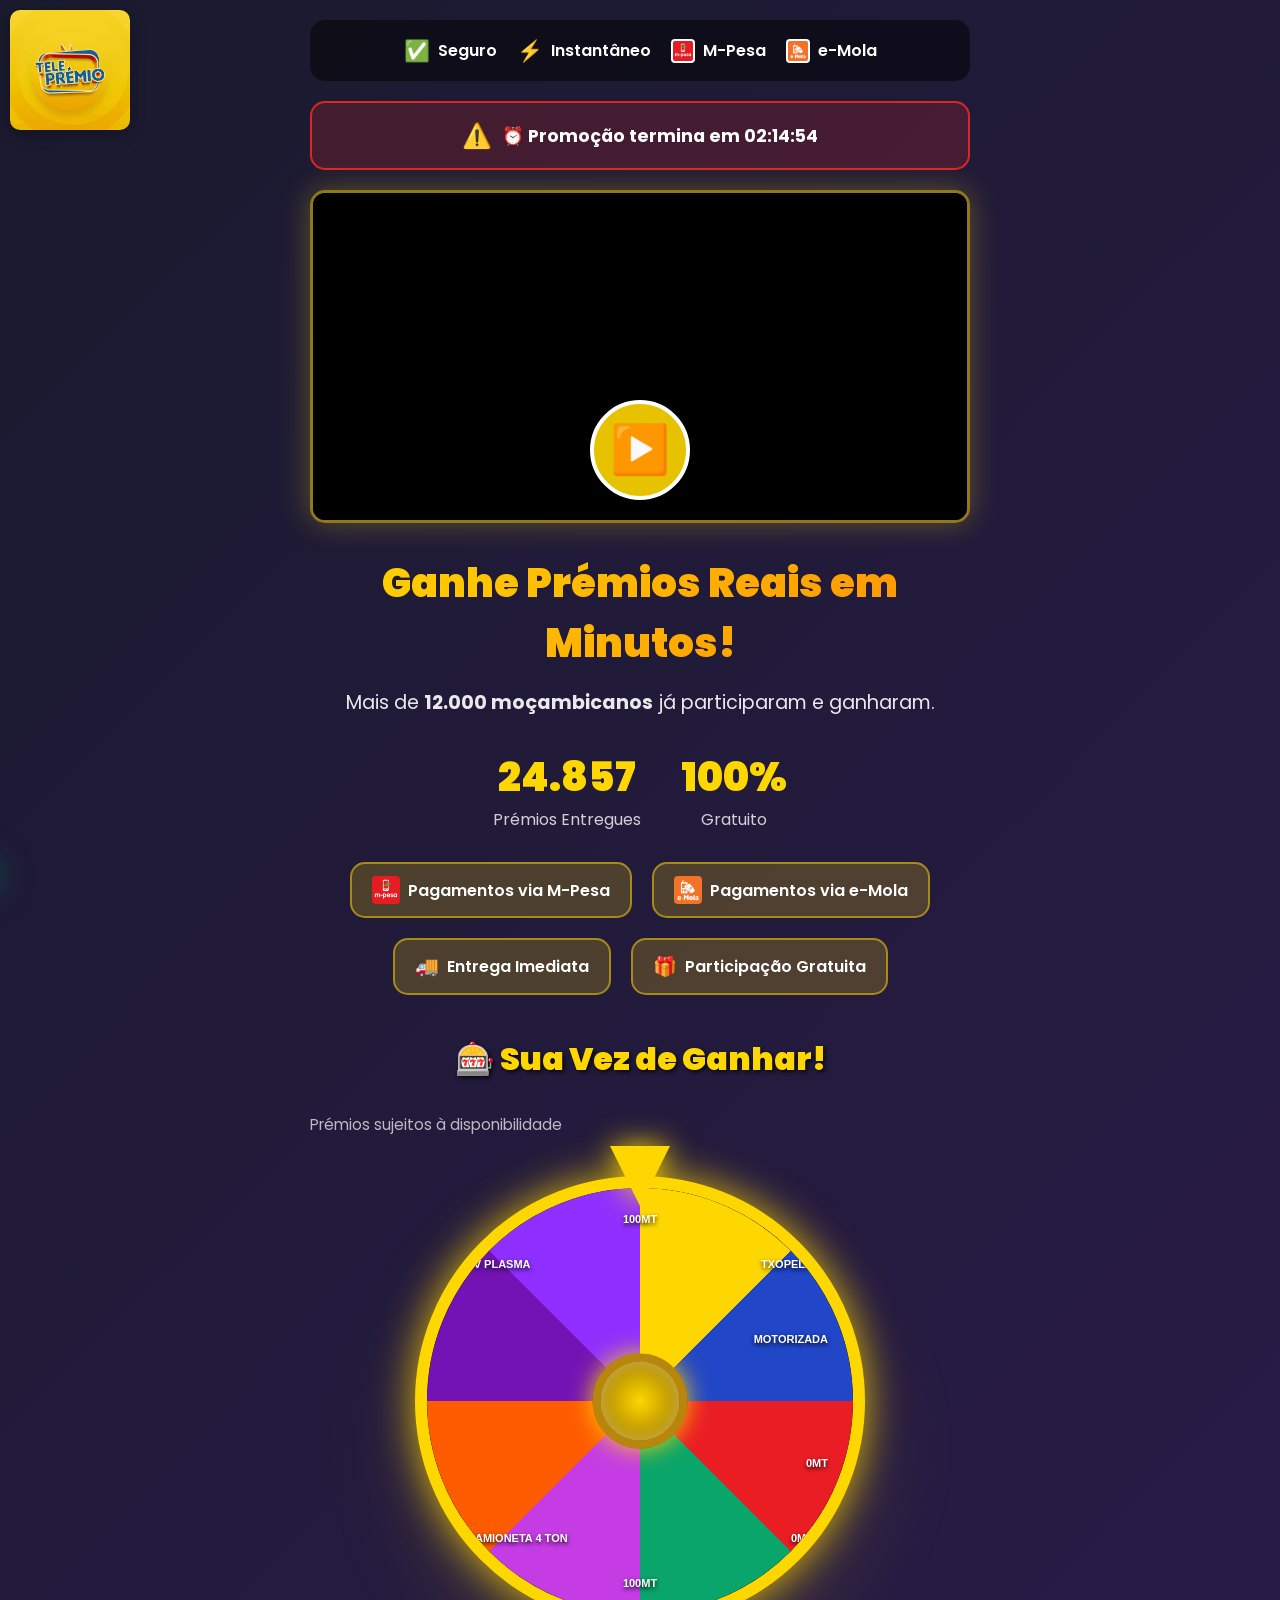
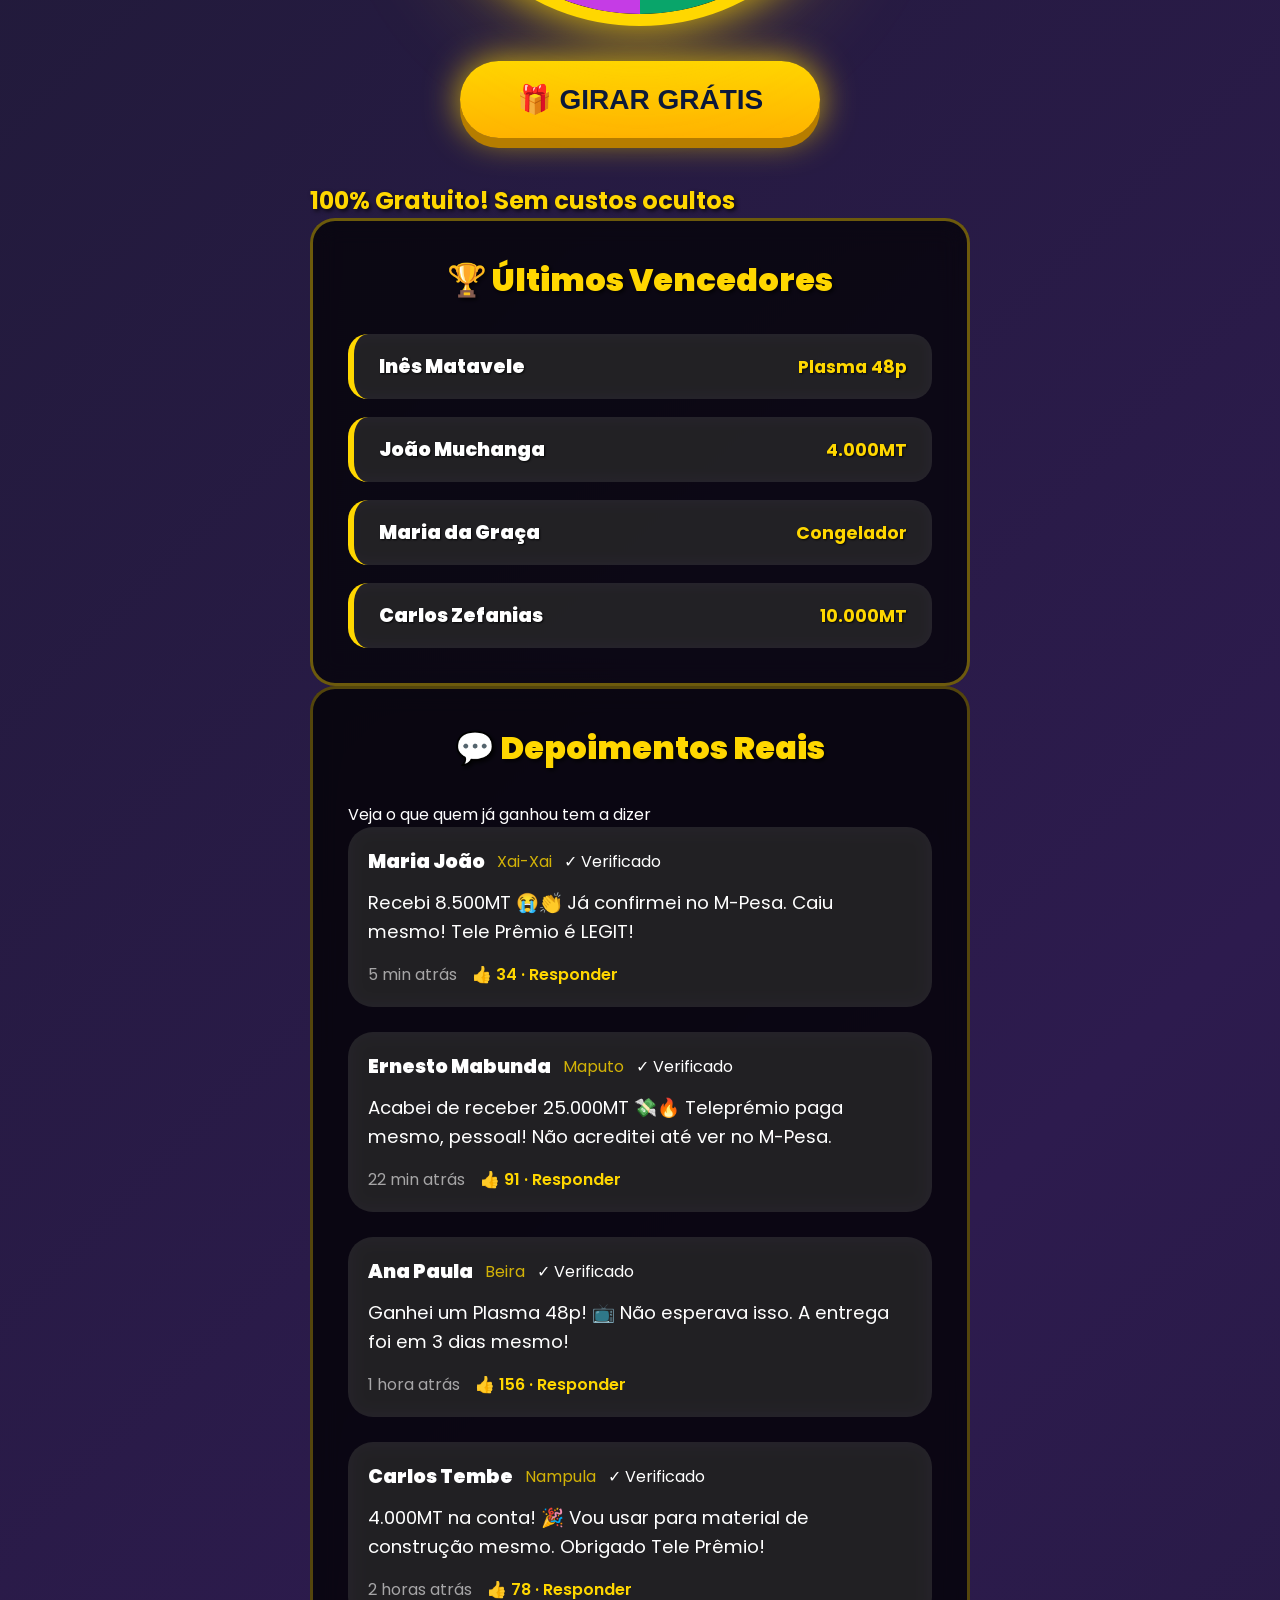
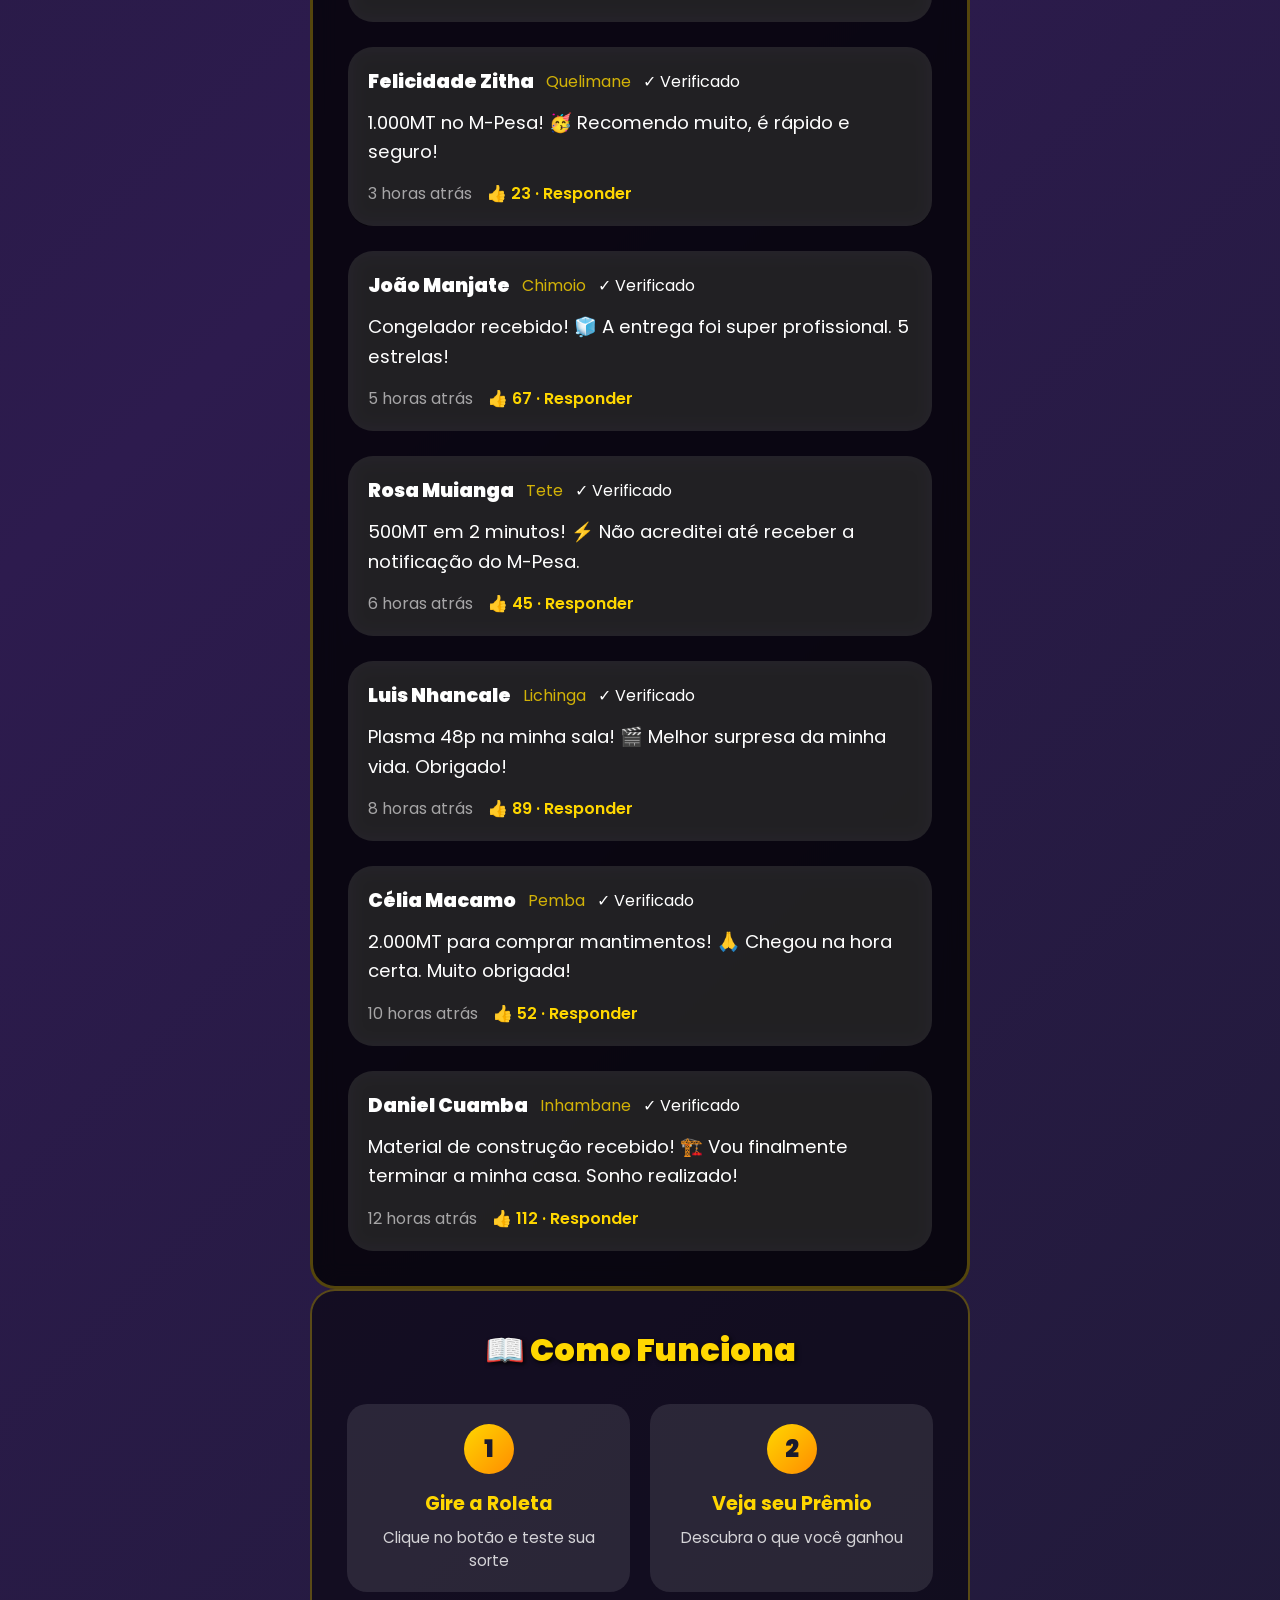
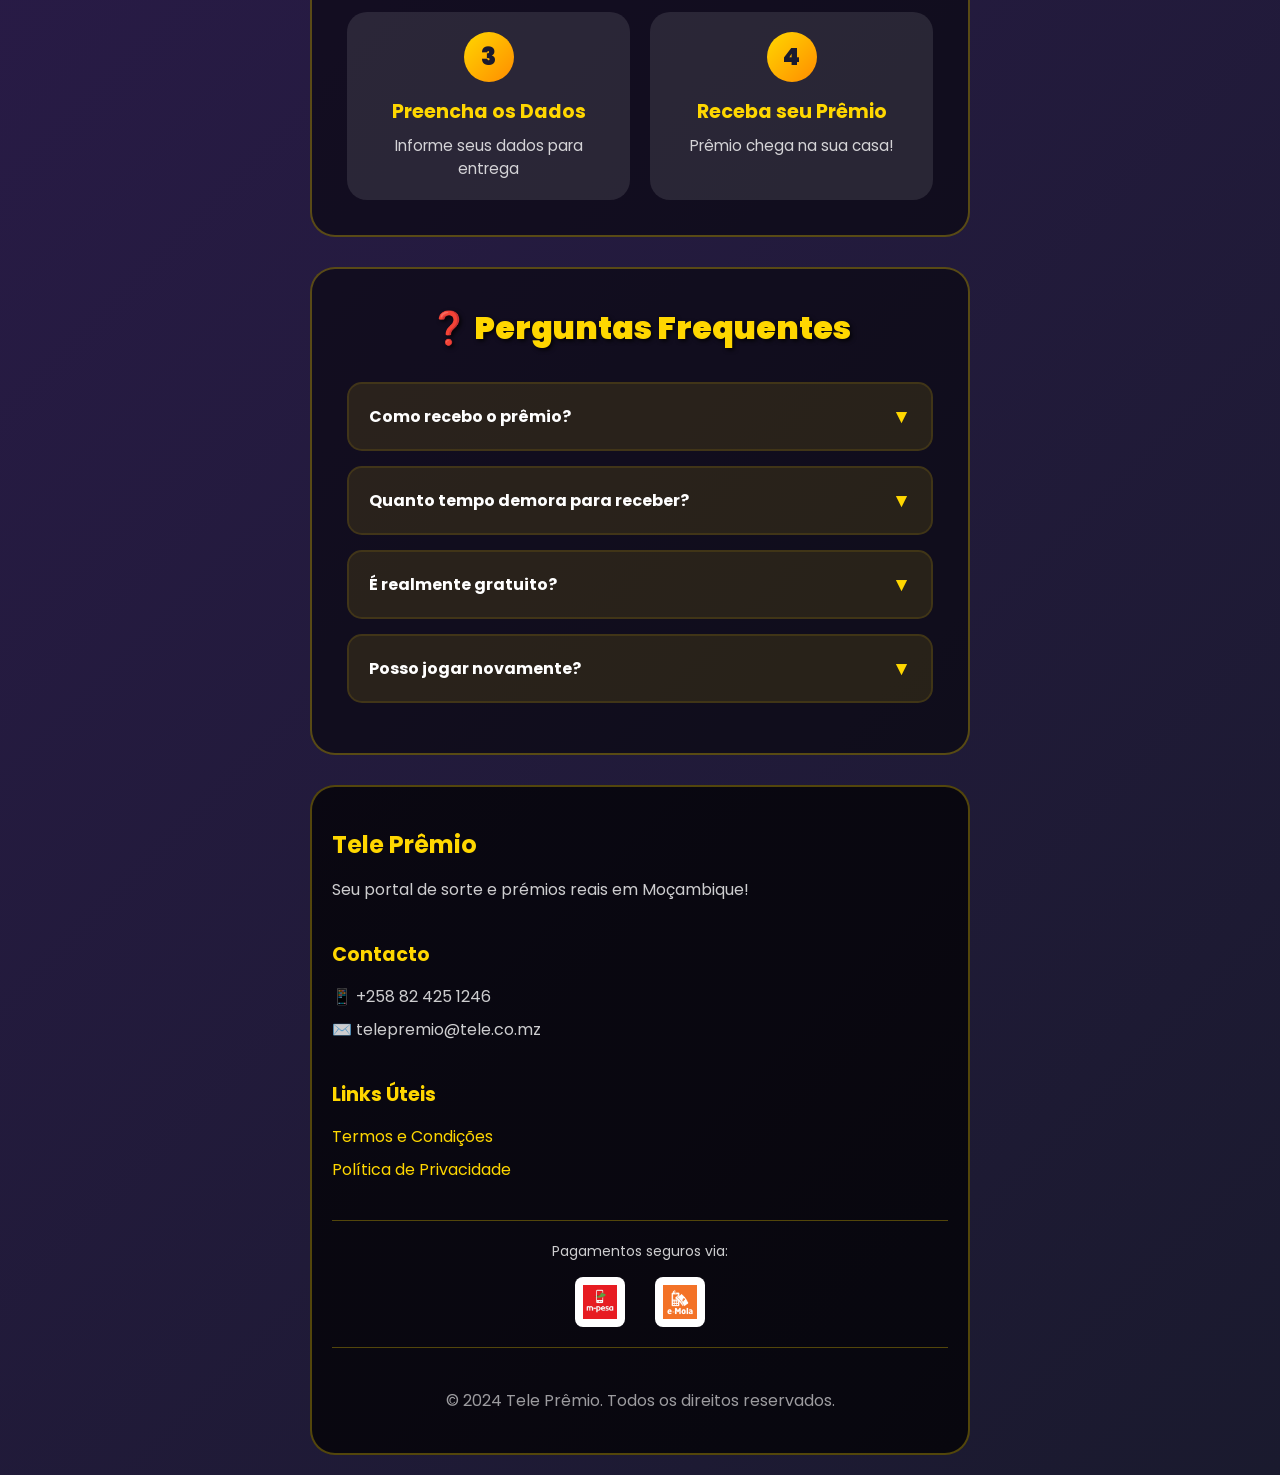
==== commit 4d075f14: "first commit78" ====
--- a/index.html
+++ b/index.html
@@ -97,6 +97,14 @@
         
         <div class="roulette-wrapper-premium">
           <div class="roulette-premium" id="roulette">
+            <div class="simple-label" style="top: 25px; left: 50%; transform: translateX(-50%);">100MT</div>
+            <div class="simple-label" style="top: 70px; right: 40px;">TXOPELA</div>
+            <div class="simple-label" style="top: 145px; right: 25px;">MOTORIZADA</div>
+            <div class="simple-label" style="bottom: 145px; right: 25px;">0MT</div>
+            <div class="simple-label" style="bottom: 70px; right: 40px;">0MT</div>
+            <div class="simple-label" style="bottom: 25px; left: 50%; transform: translateX(-50%);">100MT</div>
+            <div class="simple-label" style="bottom: 70px; left: 40px;">CAMIONETA 4 TON</div>
+            <div class="simple-label" style="top: 70px; left: 40px;">TV PLASMA</div>
           </div>
           <div class="center-circle"></div>
         </div>
--- a/style.css
+++ b/style.css
@@ -213,7 +213,7 @@
   transition: transform 5s cubic-bezier(.17, .67, .12, .99);
 }
 
-.roulette-label-wrapper {
+.label-fixed {
   position: absolute;
   top: 0;
   left: 0;
@@ -223,11 +223,11 @@
   transform-origin: 50% 50%;
 }
 
-.roulette-label-text {
+.label-fixed span {
   position: absolute;
-  top: 15px;
+  top: 20px;
   left: 50%;
-  transform-origin: 50% 210px;
+  transform-origin: 50% 50%;
   color: white;
   font-size: 13px;
   font-weight: 800;
@@ -242,12 +242,54 @@
 .simple-label {
   position: absolute;
   color: white;
-  font-size: 14px;
+  font-size: 11px;
   font-weight: 800;
-  text-shadow: 0 3px 6px rgba(0, 0, 0, .8);
+  text-shadow: 0 2px 4px rgba(0, 0, 0, .9);
   z-index: 5;
   white-space: nowrap;
   text-transform: uppercase;
+}
+
+.simple-label:nth-child(1) {
+  top: 25px;
+  left: 50%;
+  transform: translateX(-50%);
+}
+
+.simple-label:nth-child(2) {
+  top: 65px;
+  right: 30px;
+}
+
+.simple-label:nth-child(3) {
+  top: 140px;
+  right: 20px;
+}
+
+.simple-label:nth-child(4) {
+  bottom: 140px;
+  right: 20px;
+}
+
+.simple-label:nth-child(5) {
+  bottom: 65px;
+  right: 30px;
+}
+
+.simple-label:nth-child(6) {
+  bottom: 25px;
+  left: 50%;
+  transform: translateX(-50%);
+}
+
+.simple-label:nth-child(7) {
+  bottom: 65px;
+  left: 30px;
+}
+
+.simple-label:nth-child(8) {
+  top: 65px;
+  left: 30px;
 }
 
 .center-circle {
@@ -1253,109 +1295,115 @@
   }
   
   .app-container {
-    padding: 15px;
+    padding: 10px;
     max-width: 100%;
   }
   
   .trust-bar {
     flex-wrap: wrap;
-    gap: 10px;
-    padding: 12px 10px;
+    gap: 8px;
+    padding: 10px 8px;
   }
   
   .trust-item {
     flex: 1 1 45%;
-    font-size: 12px;
+    font-size: 11px;
     padding: 8px 10px;
   }
   
   .trust-payment-icon {
-    width: 20px;
-    height: 20px;
+    width: 18px;
+    height: 18px;
   }
   
   .logo-container {
-    top: 5px;
-    left: 5px;
+    position: static;
+    text-align: center;
+    margin-bottom: 15px;
+    padding-top: 10px;
   }
   
   .logo-image {
-    width: 80px;
+    width: 100px;
+    display: inline-block;
   }
   
   .hero-section {
-    padding-top: 70px;
+    padding-top: 10px;
   }
   
   .hero-title {
-    font-size: 1.8rem;
+    font-size: 1.6rem;
   }
   
   .hero-subtitle {
-    font-size: 1rem;
+    font-size: 0.95rem;
   }
   
   .stats-container {
     flex-direction: column;
-    gap: 15px;
+    gap: 12px;
   }
   
   .trust-badges {
     flex-direction: column;
-    gap: 12px;
+    gap: 10px;
   }
   
   .trust-badge {
     width: 100%;
     justify-content: center;
+    padding: 10px 15px;
   }
   
   .urgency-box {
-    font-size: 14px;
-    padding: 12px 15px;
+    font-size: 13px;
+    padding: 10px 12px;
   }
   
   .video-container {
-    border-radius: 15px;
+    border-radius: 12px;
+    margin: 15px 0;
   }
   
   .video-play-btn {
-    width: 70px;
-    height: 70px;
-    font-size: 2rem;
+    width: 60px;
+    height: 60px;
+    font-size: 1.8rem;
   }
   
   .goto-roulette-btn {
-    font-size: 1.2rem;
-    padding: 18px 30px;
+    font-size: 1.1rem;
+    padding: 16px 25px;
+    margin-top: 10px;
   }
   
   .section-title {
-    font-size: 1.5rem;
+    font-size: 1.4rem;
   }
   
   .roulette-wrapper-premium {
-    width: 320px;
-    height: 320px;
+    width: 300px;
+    height: 300px;
   }
   
   .glow {
-    width: 370px;
-    height: 370px;
+    width: 350px;
+    height: 350px;
   }
   
   .simple-label {
-    font-size: 11px;
+    font-size: 10px;
   }
   
   .spin-btn-premium {
-    width: 280px;
-    font-size: 1.4rem;
-    padding: 18px;
+    width: 260px;
+    font-size: 1.3rem;
+    padding: 16px;
   }
   
   .winners-list {
-    gap: 15px;
+    gap: 12px;
   }
   
   .winners-grid {
@@ -1363,11 +1411,11 @@
   }
   
   .testimonial {
-    padding: 20px 15px;
+    padding: 18px 12px;
   }
   
   .testimonial-name {
-    font-size: 1rem;
+    font-size: 0.95rem;
   }
   
   .steps-container {
@@ -1375,8 +1423,8 @@
   }
   
   .faq-question {
-    font-size: 1rem;
-    padding: 15px;
+    font-size: 0.95rem;
+    padding: 14px;
   }
   
   .proofs-grid {
@@ -1397,34 +1445,38 @@
   }
   
   .modal-content {
-    width: 95%;
-    margin: 10px;
-    max-height: 90vh;
+    width: 94%;
+    margin: 10px auto;
+    max-height: 88vh;
     overflow-y: auto;
+    border-radius: 20px;
   }
   
   .modal-body-content {
-    padding: 25px 20px;
+    padding: 20px 15px;
   }
   
   .form-group input,
   .form-group select {
     font-size: 16px;
+    padding: 12px;
   }
   
   .delivery-options {
     flex-direction: column;
+    gap: 12px;
   }
   
   .payment-options {
     flex-direction: column;
+    gap: 12px;
   }
   
   .notification {
     left: 10px;
     right: 10px;
-    font-size: 13px;
-    padding: 12px 15px;
+    font-size: 12px;
+    padding: 10px 12px;
   }
 }
 
@@ -1440,7 +1492,45 @@
   }
   
   .simple-label {
-    font-size: 10px;
+    font-size: 9px;
+  }
+  
+  .simple-label:nth-child(1) {
+    top: 20px;
+  }
+  
+  .simple-label:nth-child(2) {
+    top: 55px;
+    right: 25px;
+  }
+  
+  .simple-label:nth-child(3) {
+    top: 120px;
+    right: 15px;
+  }
+  
+  .simple-label:nth-child(4) {
+    bottom: 120px;
+    right: 15px;
+  }
+  
+  .simple-label:nth-child(5) {
+    bottom: 55px;
+    right: 25px;
+  }
+  
+  .simple-label:nth-child(6) {
+    bottom: 20px;
+  }
+  
+  .simple-label:nth-child(7) {
+    bottom: 55px;
+    left: 25px;
+  }
+  
+  .simple-label:nth-child(8) {
+    top: 55px;
+    left: 25px;
   }
   
   .spin-btn-premium {
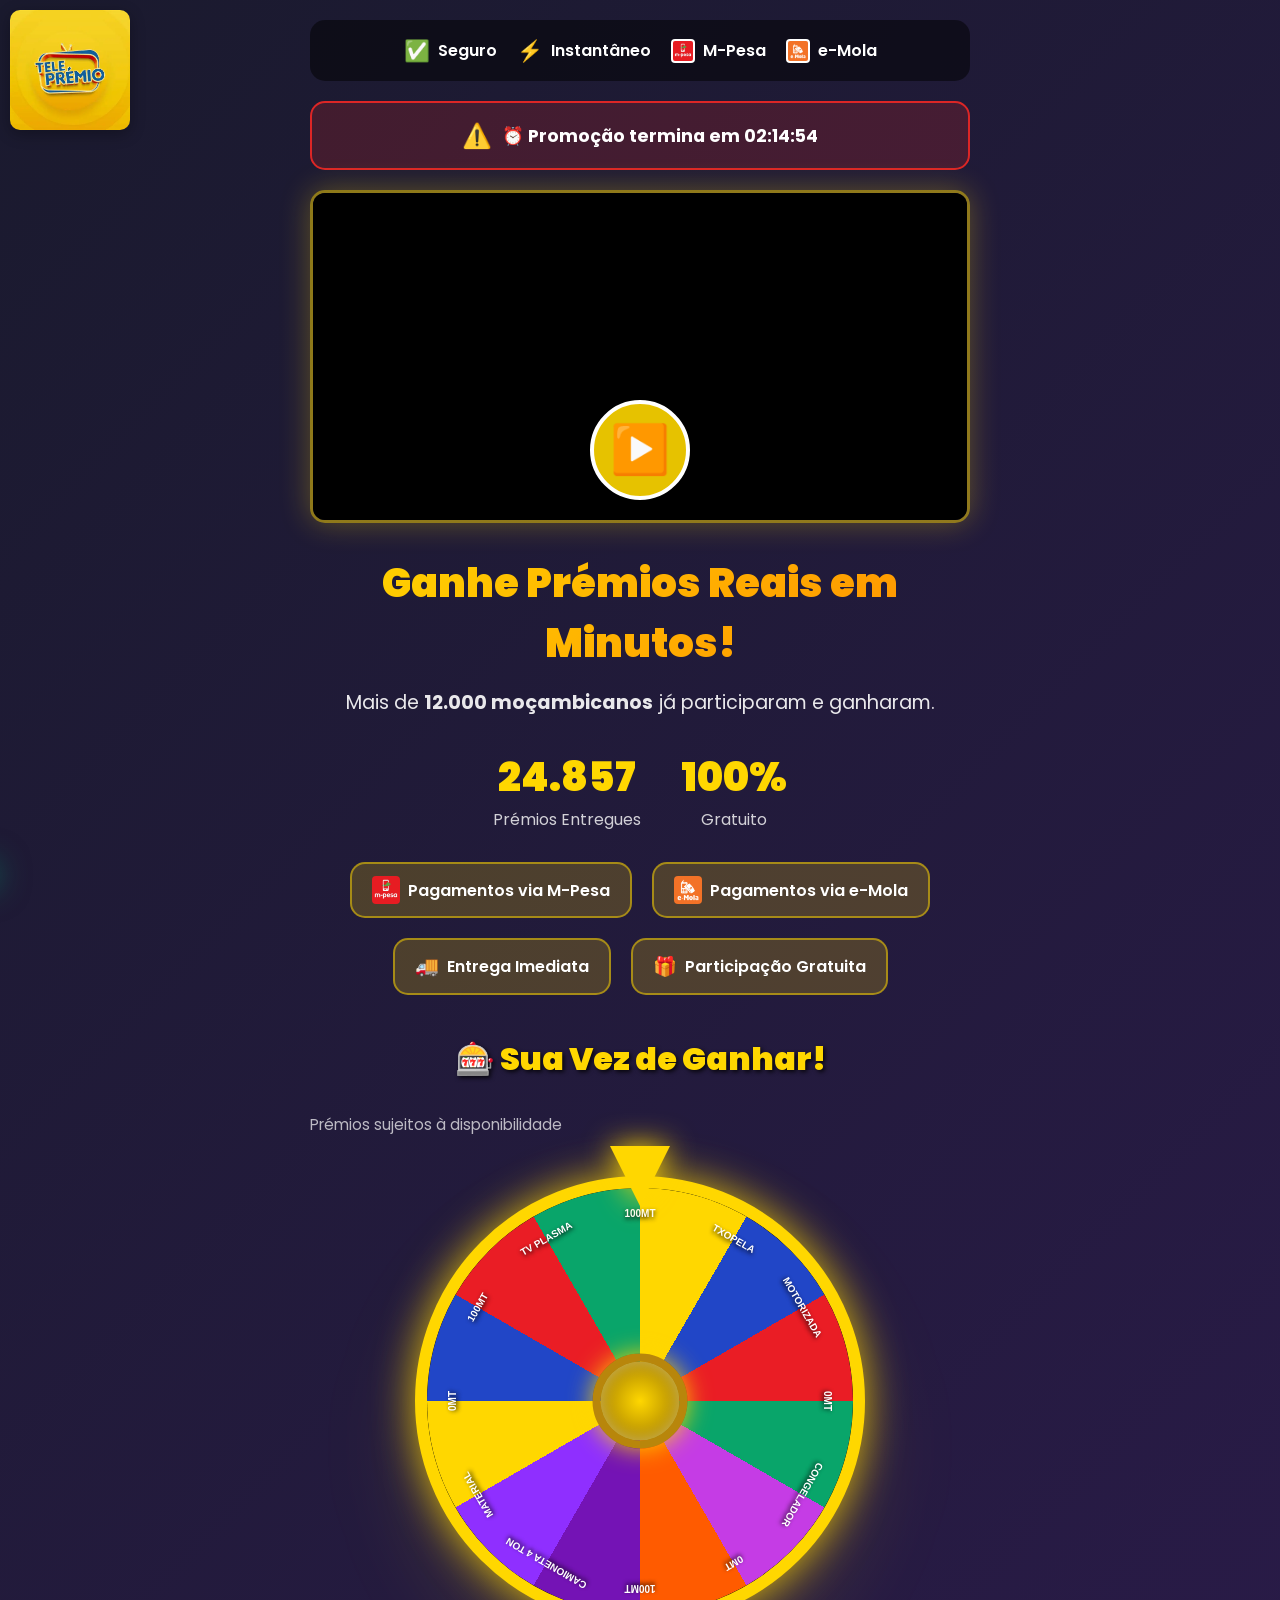
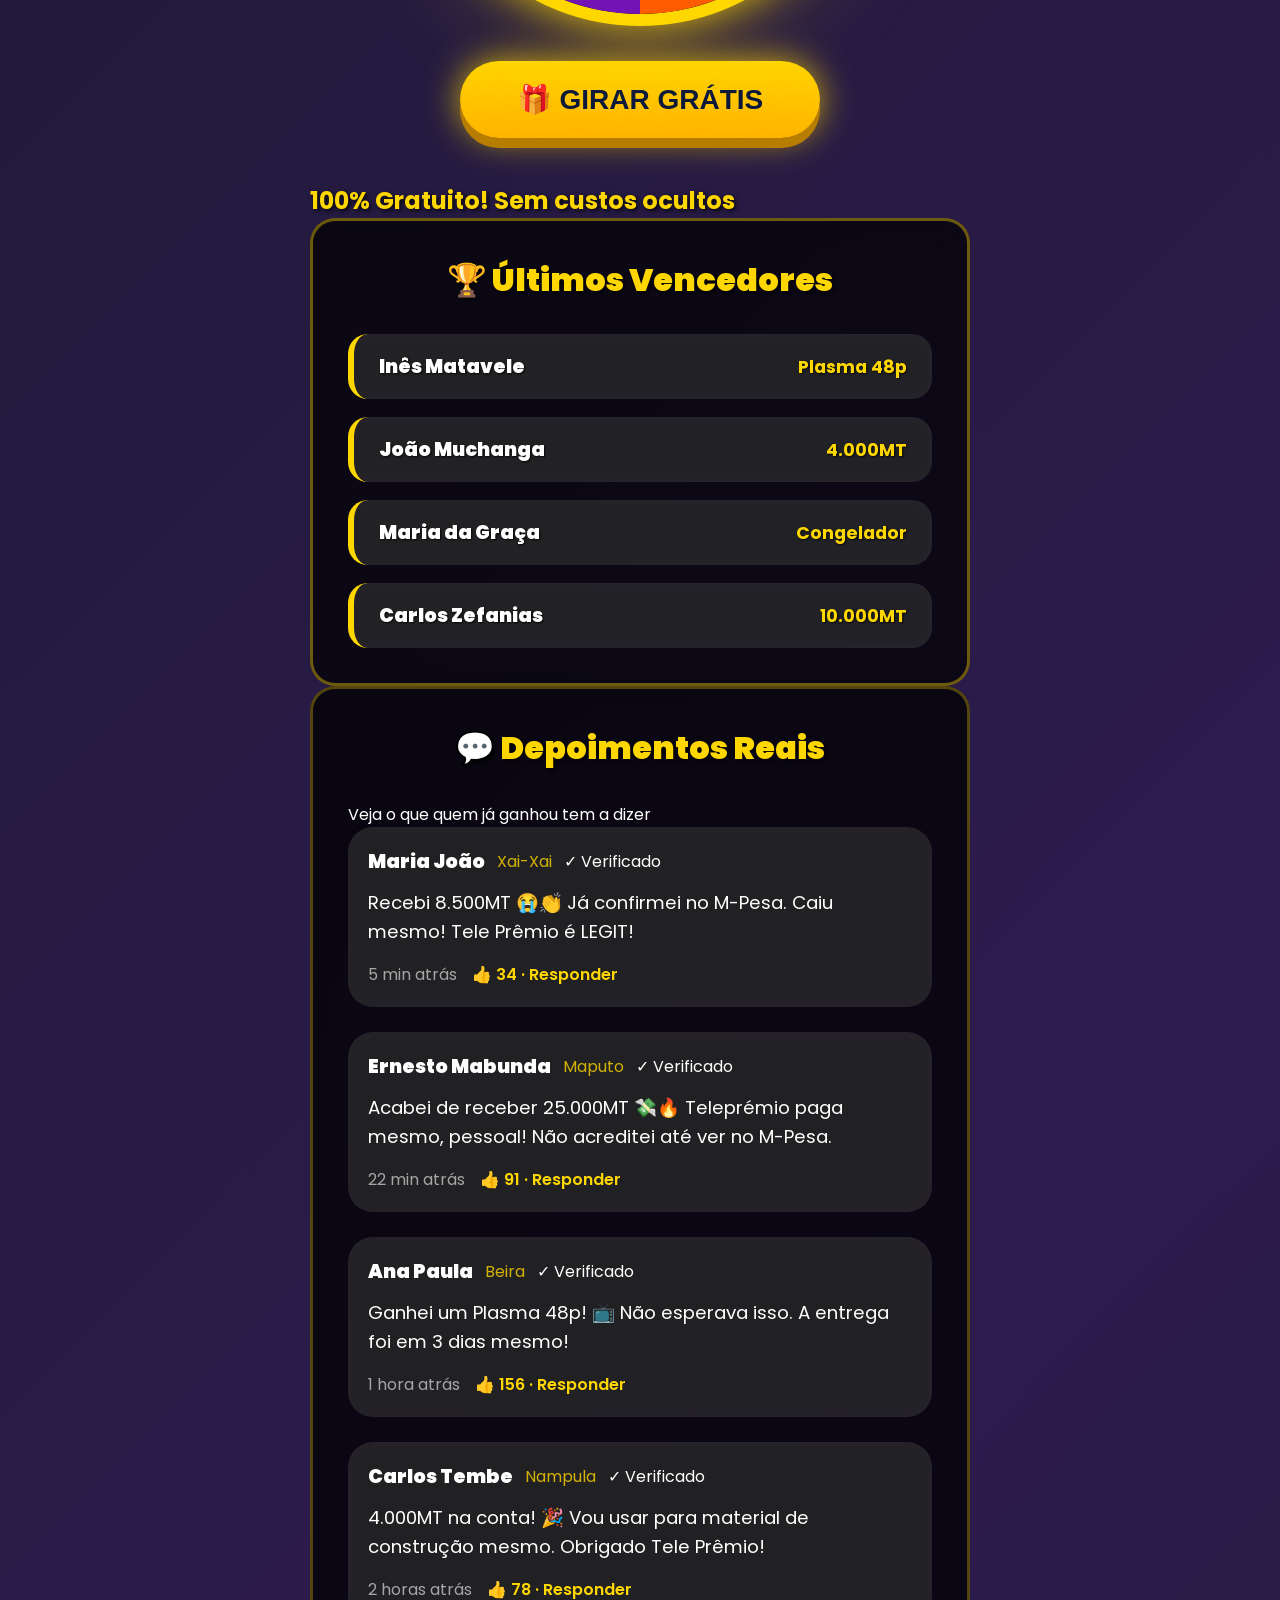
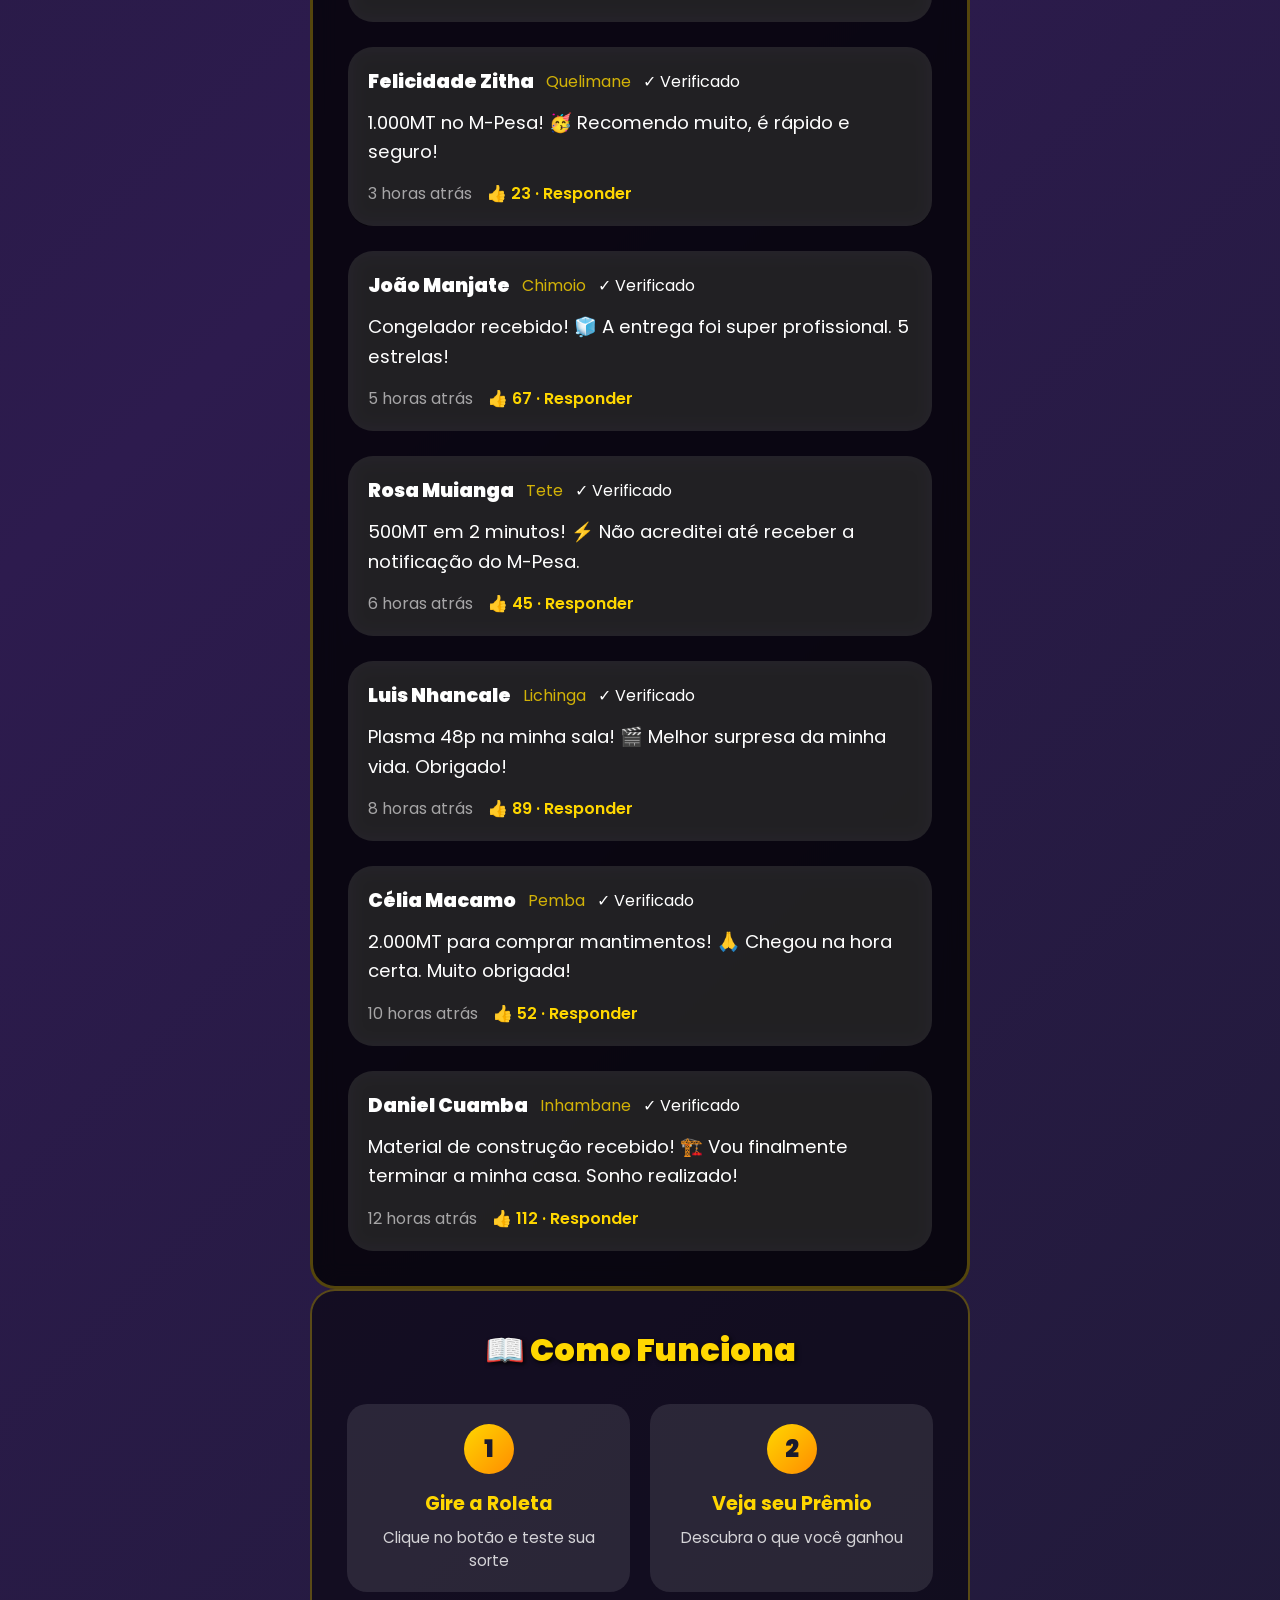
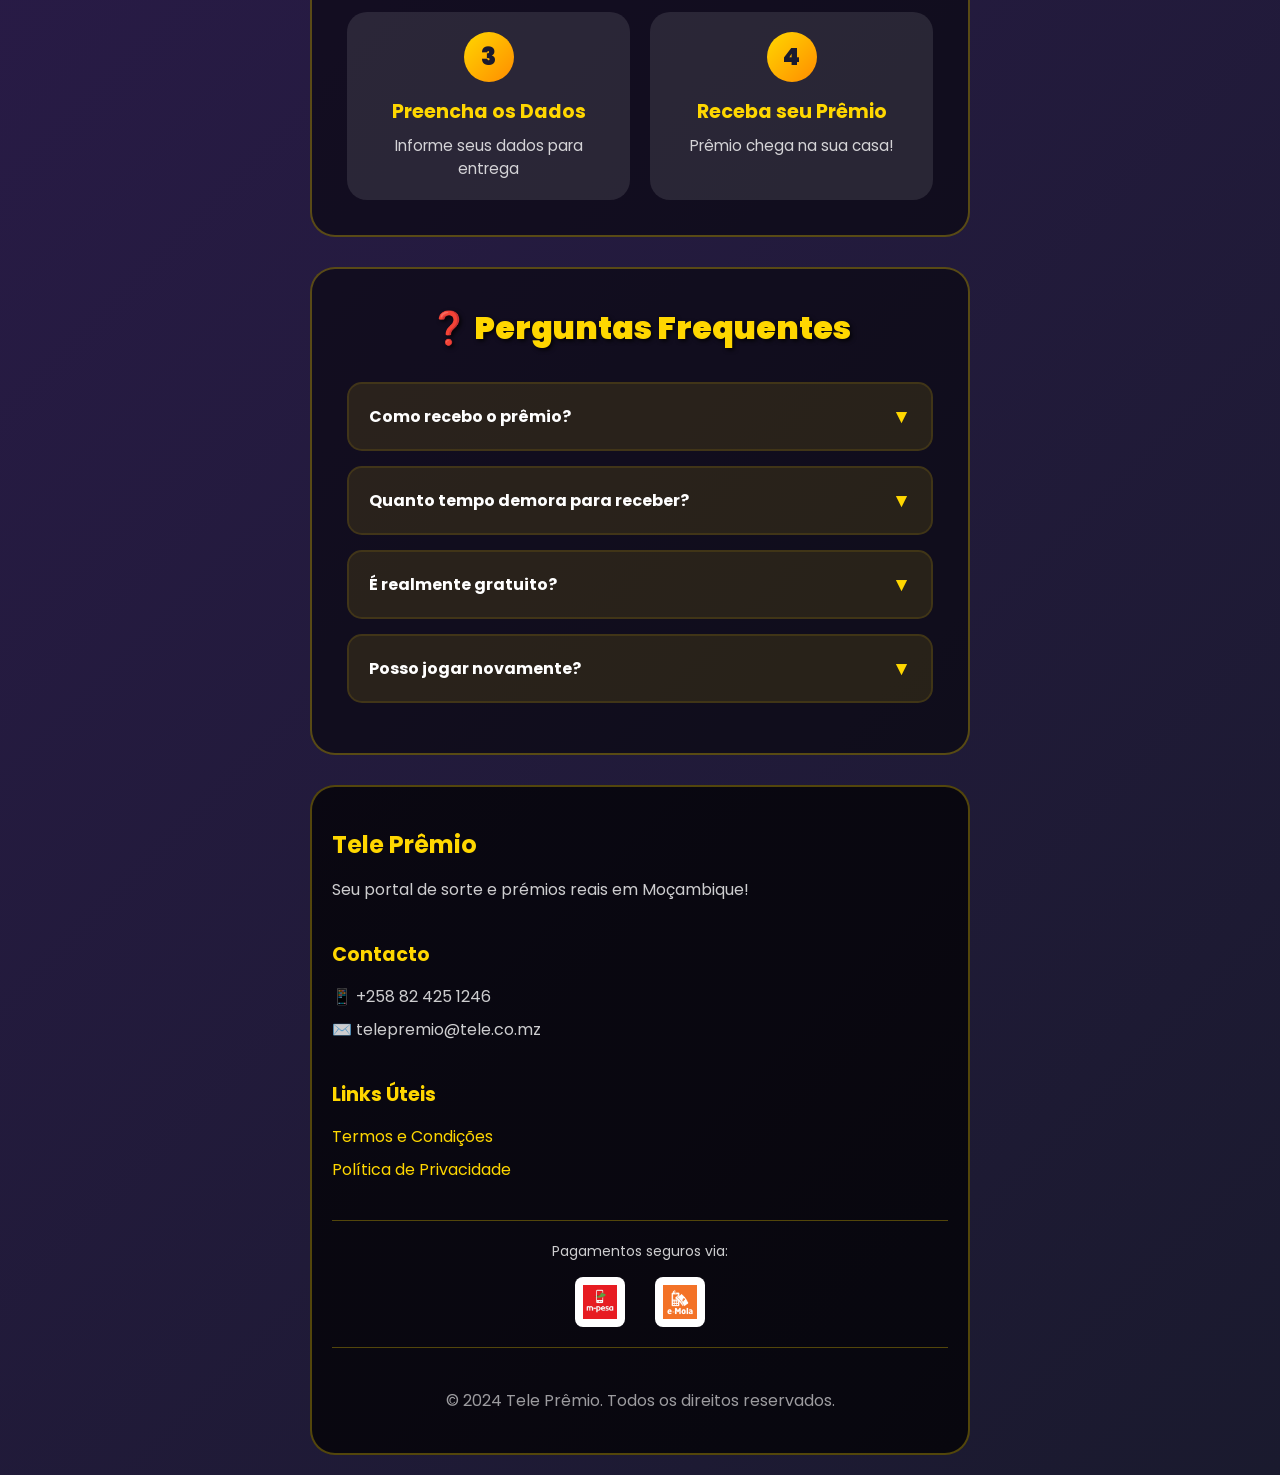
==== commit 50676902: "first commit78564" ====
--- a/index.html
+++ b/index.html
@@ -97,14 +97,18 @@
         
         <div class="roulette-wrapper-premium">
           <div class="roulette-premium" id="roulette">
-            <div class="simple-label" style="top: 25px; left: 50%; transform: translateX(-50%);">100MT</div>
-            <div class="simple-label" style="top: 70px; right: 40px;">TXOPELA</div>
-            <div class="simple-label" style="top: 145px; right: 25px;">MOTORIZADA</div>
-            <div class="simple-label" style="bottom: 145px; right: 25px;">0MT</div>
-            <div class="simple-label" style="bottom: 70px; right: 40px;">0MT</div>
-            <div class="simple-label" style="bottom: 25px; left: 50%; transform: translateX(-50%);">100MT</div>
-            <div class="simple-label" style="bottom: 70px; left: 40px;">CAMIONETA 4 TON</div>
-            <div class="simple-label" style="top: 70px; left: 40px;">TV PLASMA</div>
+            <div class="simple-label">100MT</div>
+            <div class="simple-label">TXOPELA</div>
+            <div class="simple-label">MOTORIZADA</div>
+            <div class="simple-label">0MT</div>
+            <div class="simple-label">CONGELADOR</div>
+            <div class="simple-label">0MT</div>
+            <div class="simple-label">100MT</div>
+            <div class="simple-label">CAMIONETA 4 TON</div>
+            <div class="simple-label">MATERIAL</div>
+            <div class="simple-label">0MT</div>
+            <div class="simple-label">100MT</div>
+            <div class="simple-label">TV PLASMA</div>
           </div>
           <div class="center-circle"></div>
         </div>
--- a/style.css
+++ b/style.css
@@ -201,14 +201,18 @@
   border-radius: 50%;
   position: relative;
   background: conic-gradient(
-    #ffd700 0deg 45deg,
-    #2146c7 45deg 90deg,
-    #ea1d25 90deg 135deg,
-    #09a56a 135deg 180deg,
-    #c53ce5 180deg 225deg,
-    #ff5b00 225deg 270deg,
-    #7413b5 270deg 315deg,
-    #8f2fff 315deg 360deg
+    #ffd700 0deg 30deg,
+    #2146c7 30deg 60deg,
+    #ea1d25 60deg 90deg,
+    #09a56a 90deg 120deg,
+    #c53ce5 120deg 150deg,
+    #ff5b00 150deg 180deg,
+    #7413b5 180deg 210deg,
+    #8f2fff 210deg 240deg,
+    #ffd700 240deg 270deg,
+    #2146c7 270deg 300deg,
+    #ea1d25 300deg 330deg,
+    #09a56a 330deg 360deg
   );
   transition: transform 5s cubic-bezier(.17, .67, .12, .99);
 }
@@ -242,55 +246,33 @@
 .simple-label {
   position: absolute;
   color: white;
-  font-size: 11px;
+  font-size: 10px;
   font-weight: 800;
   text-shadow: 0 2px 4px rgba(0, 0, 0, .9);
   z-index: 5;
   white-space: nowrap;
   text-transform: uppercase;
-}
-
-.simple-label:nth-child(1) {
-  top: 25px;
-  left: 50%;
-  transform: translateX(-50%);
-}
-
-.simple-label:nth-child(2) {
-  top: 65px;
-  right: 30px;
-}
-
-.simple-label:nth-child(3) {
-  top: 140px;
-  right: 20px;
-}
-
-.simple-label:nth-child(4) {
-  bottom: 140px;
-  right: 20px;
-}
-
-.simple-label:nth-child(5) {
-  bottom: 65px;
-  right: 30px;
-}
-
-.simple-label:nth-child(6) {
-  bottom: 25px;
-  left: 50%;
-  transform: translateX(-50%);
-}
-
-.simple-label:nth-child(7) {
-  bottom: 65px;
-  left: 30px;
-}
-
-.simple-label:nth-child(8) {
-  top: 65px;
-  left: 30px;
-}
+  width: 100%;
+  height: 100%;
+  display: flex;
+  justify-content: center;
+  align-items: flex-start;
+  padding-top: 20px;
+  transform-origin: center center;
+}
+
+.simple-label:nth-child(1) { transform: rotate(0deg); }
+.simple-label:nth-child(2) { transform: rotate(30deg); }
+.simple-label:nth-child(3) { transform: rotate(60deg); }
+.simple-label:nth-child(4) { transform: rotate(90deg); }
+.simple-label:nth-child(5) { transform: rotate(120deg); }
+.simple-label:nth-child(6) { transform: rotate(150deg); }
+.simple-label:nth-child(7) { transform: rotate(180deg); }
+.simple-label:nth-child(8) { transform: rotate(210deg); }
+.simple-label:nth-child(9) { transform: rotate(240deg); }
+.simple-label:nth-child(10) { transform: rotate(270deg); }
+.simple-label:nth-child(11) { transform: rotate(300deg); }
+.simple-label:nth-child(12) { transform: rotate(330deg); }
 
 .center-circle {
   position: absolute;
@@ -1445,31 +1427,68 @@
   }
   
   .modal-content {
-    width: 94%;
-    margin: 10px auto;
-    max-height: 88vh;
+    width: 92%;
+    margin: 15px auto;
+    max-height: 85vh;
     overflow-y: auto;
-    border-radius: 20px;
+    border-radius: 18px;
   }
   
   .modal-body-content {
-    padding: 20px 15px;
+    padding: 22px 16px;
+  }
+  
+  .modal-body-content h2 {
+    font-size: 1.4rem;
+    margin-bottom: 20px;
+  }
+  
+  .form-group {
+    margin-bottom: 15px;
+  }
+  
+  .form-group label {
+    font-size: 0.95rem;
+    margin-bottom: 8px;
   }
   
   .form-group input,
   .form-group select {
     font-size: 16px;
-    padding: 12px;
+    padding: 14px 12px;
+    border-radius: 12px;
   }
   
   .delivery-options {
     flex-direction: column;
-    gap: 12px;
+    gap: 14px;
+  }
+  
+  .delivery-option {
+    padding: 16px;
+  }
+  
+  .delivery-price {
+    font-size: 1.3rem;
   }
   
   .payment-options {
     flex-direction: column;
-    gap: 12px;
+    gap: 14px;
+  }
+  
+  .payment-option {
+    padding: 16px;
+  }
+  
+  .payment-option-icon {
+    width: 55px;
+    height: 55px;
+  }
+  
+  .modal-btn {
+    padding: 16px 25px;
+    font-size: 1.1rem;
   }
   
   .notification {
@@ -1492,45 +1511,18 @@
   }
   
   .simple-label {
-    font-size: 9px;
-  }
-  
-  .simple-label:nth-child(1) {
-    top: 20px;
-  }
-  
-  .simple-label:nth-child(2) {
-    top: 55px;
-    right: 25px;
-  }
-  
-  .simple-label:nth-child(3) {
-    top: 120px;
-    right: 15px;
-  }
-  
-  .simple-label:nth-child(4) {
-    bottom: 120px;
-    right: 15px;
-  }
-  
-  .simple-label:nth-child(5) {
-    bottom: 55px;
-    right: 25px;
-  }
-  
-  .simple-label:nth-child(6) {
-    bottom: 20px;
-  }
-  
-  .simple-label:nth-child(7) {
-    bottom: 55px;
-    left: 25px;
-  }
-  
-  .simple-label:nth-child(8) {
-    top: 55px;
-    left: 25px;
+    font-size: 8px;
+    padding-top: 15px;
+  }
+  
+  .roulette-wrapper-premium {
+    width: 290px;
+    height: 290px;
+  }
+  
+  .glow {
+    width: 340px;
+    height: 340px;
   }
   
   .spin-btn-premium {
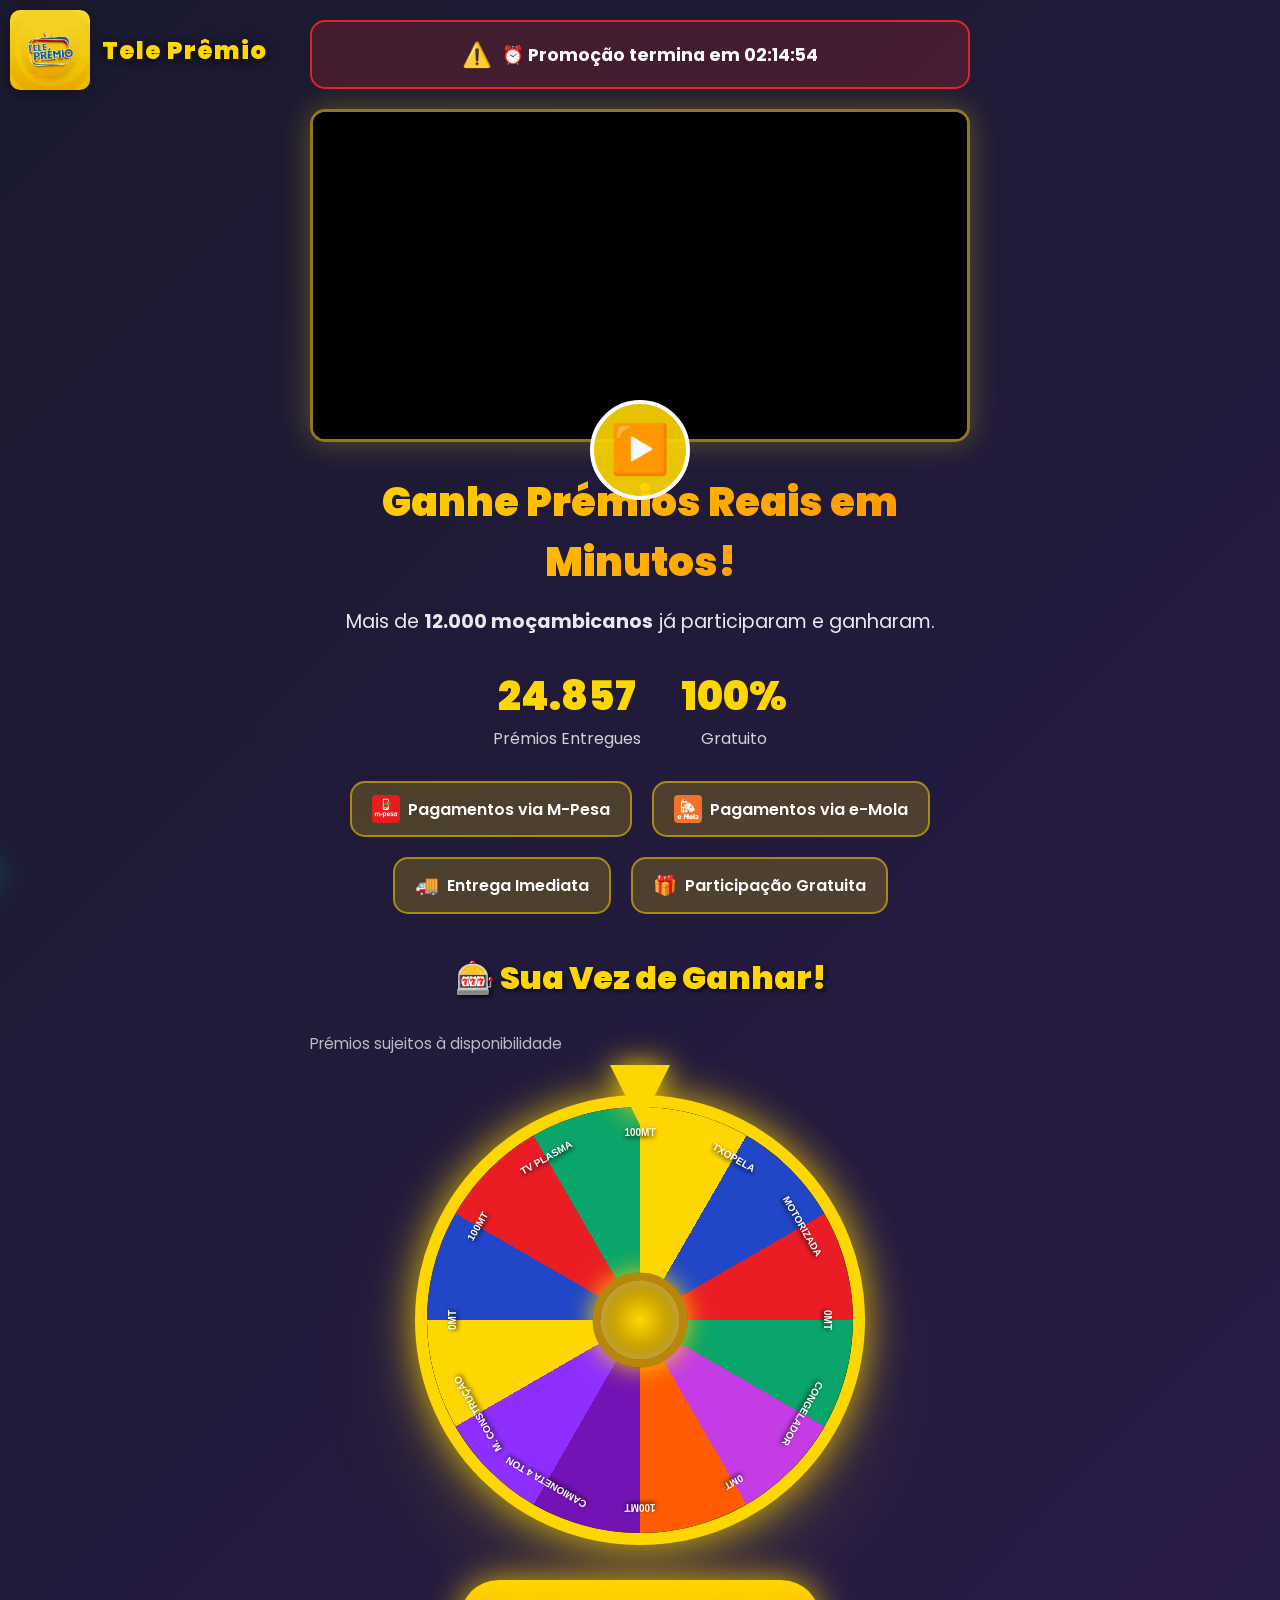
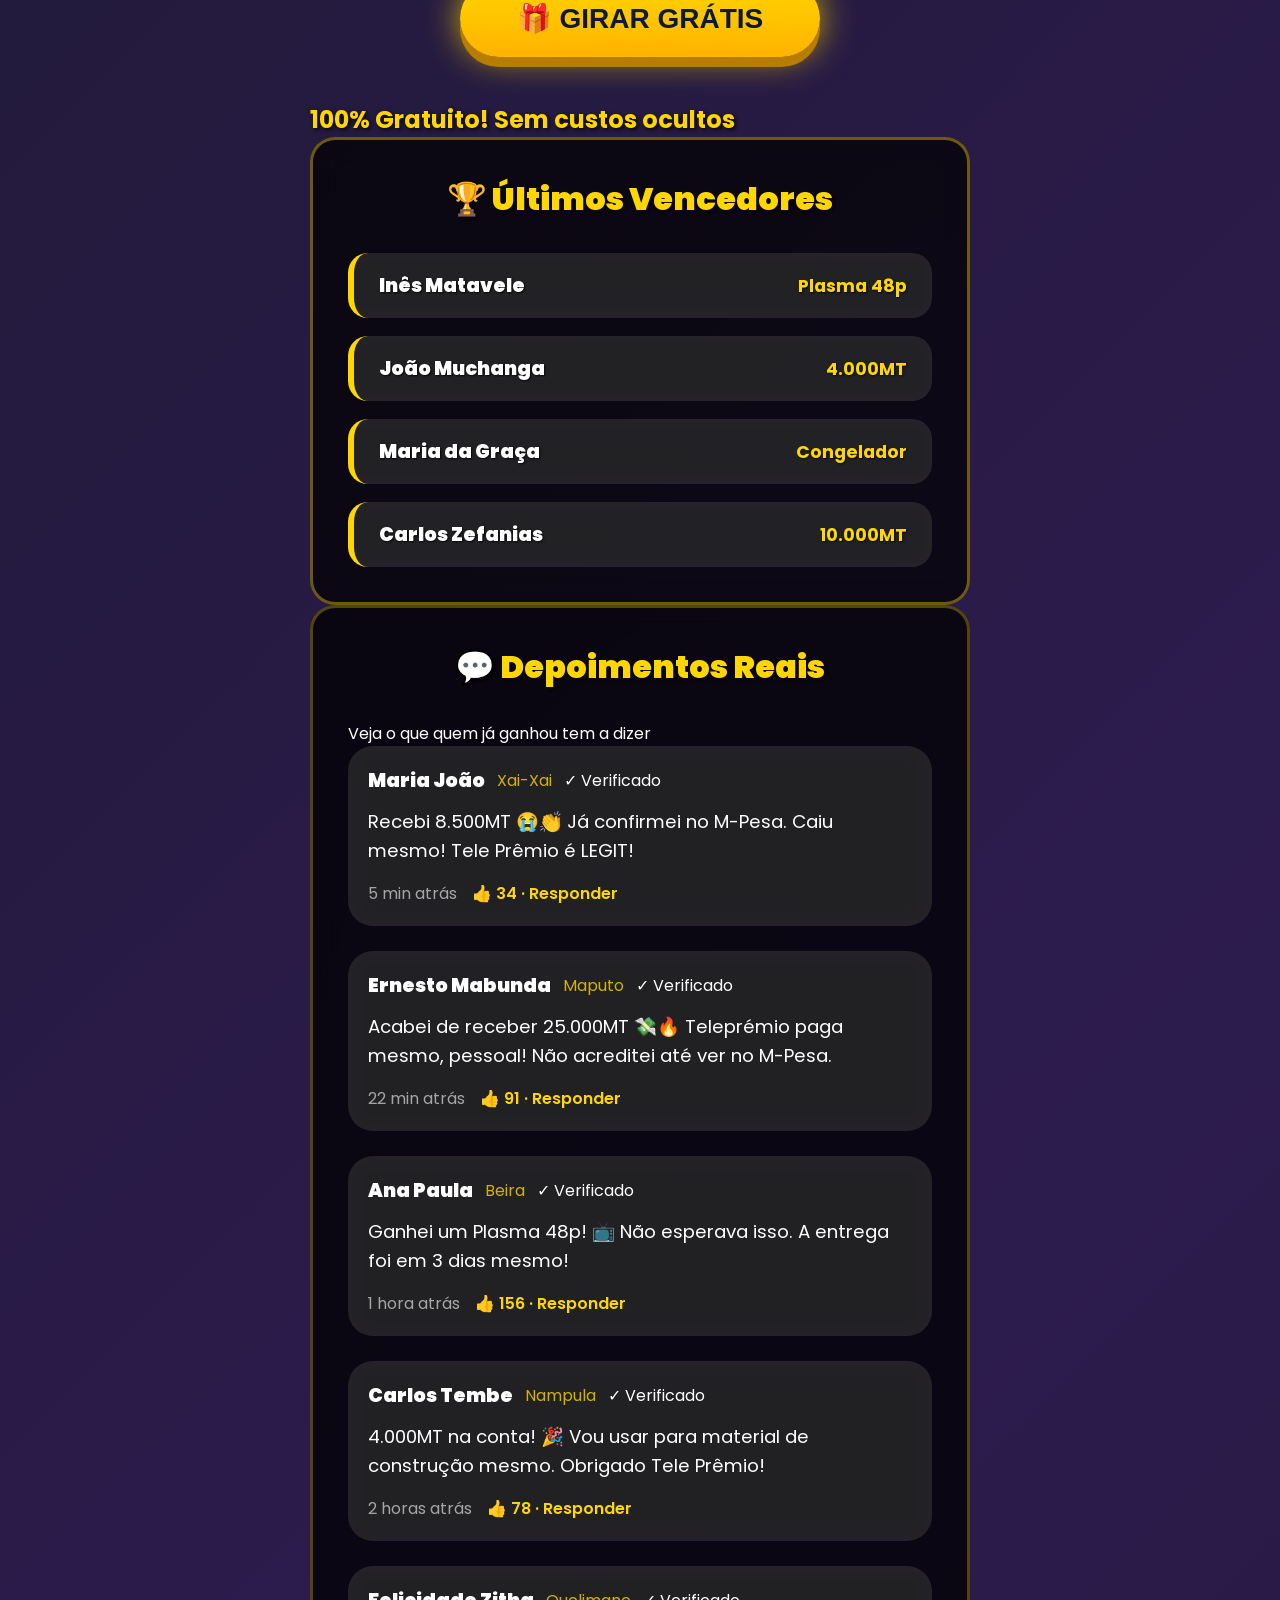
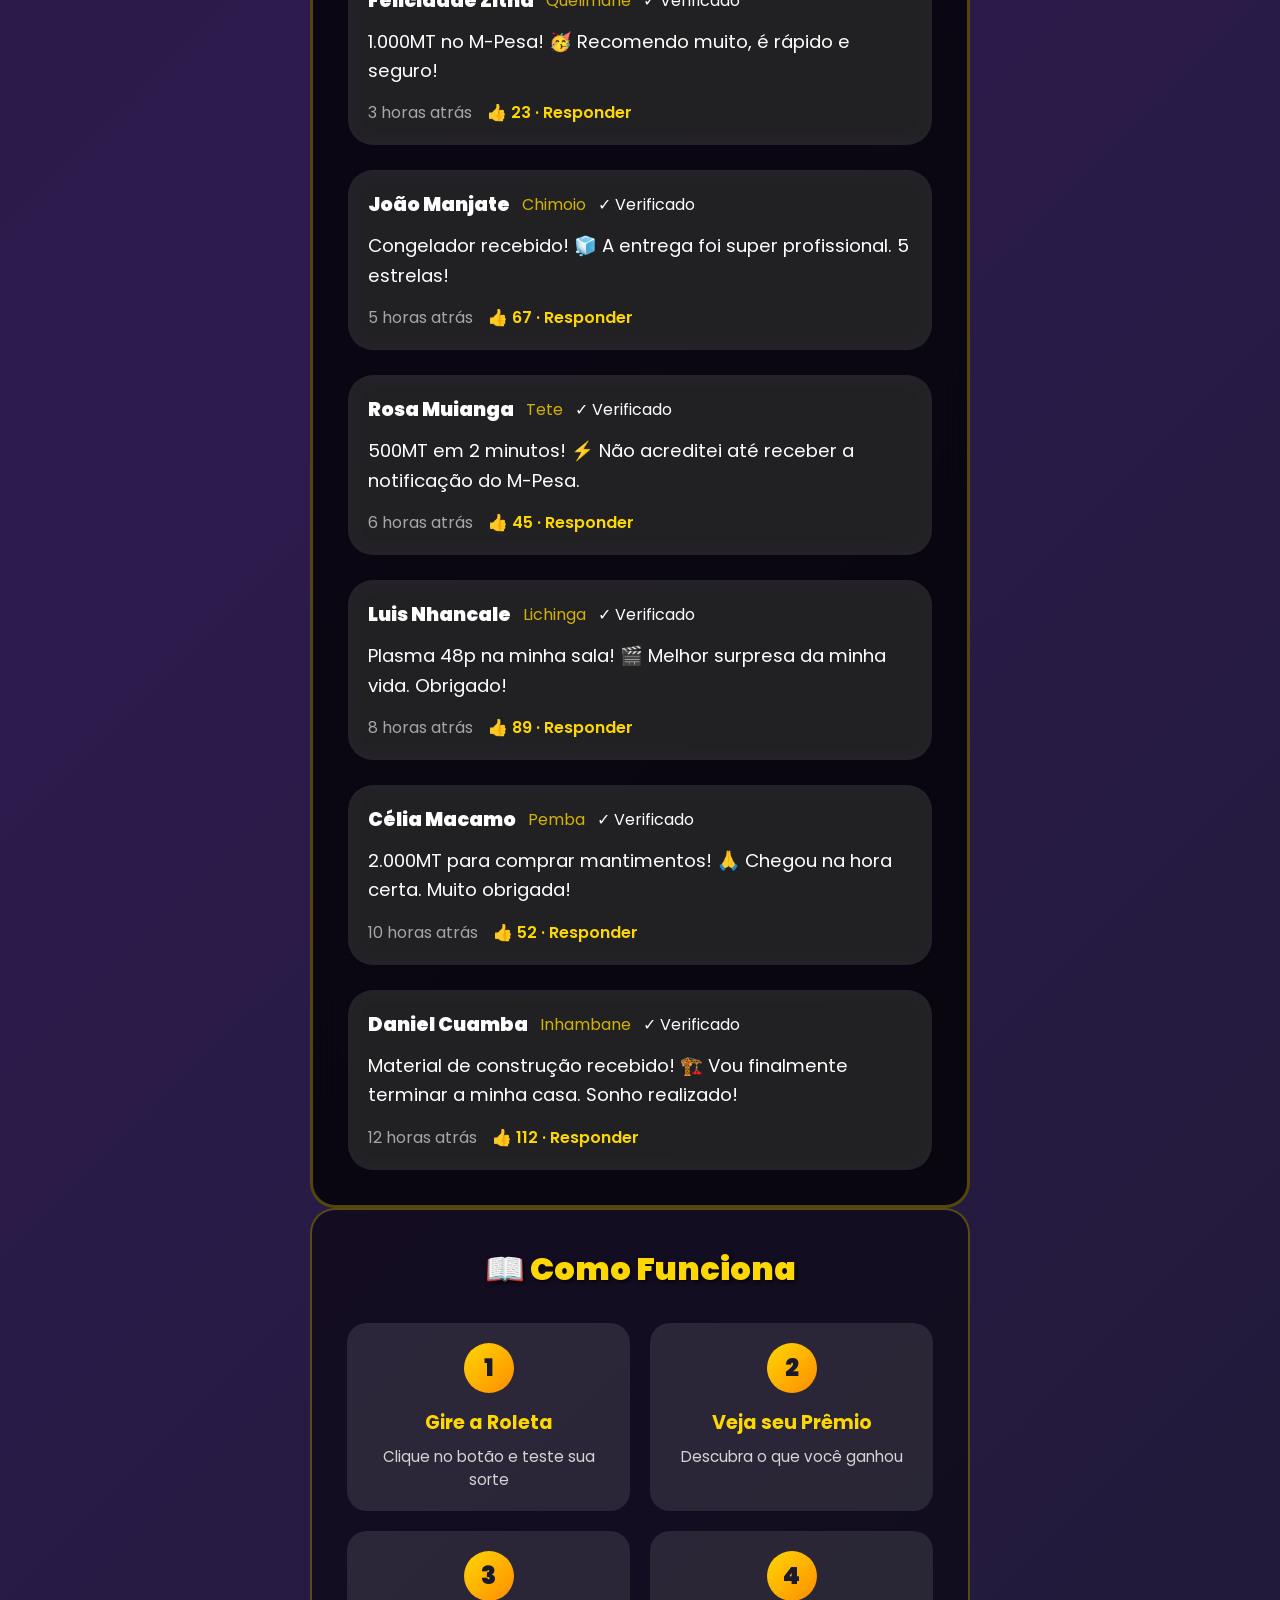
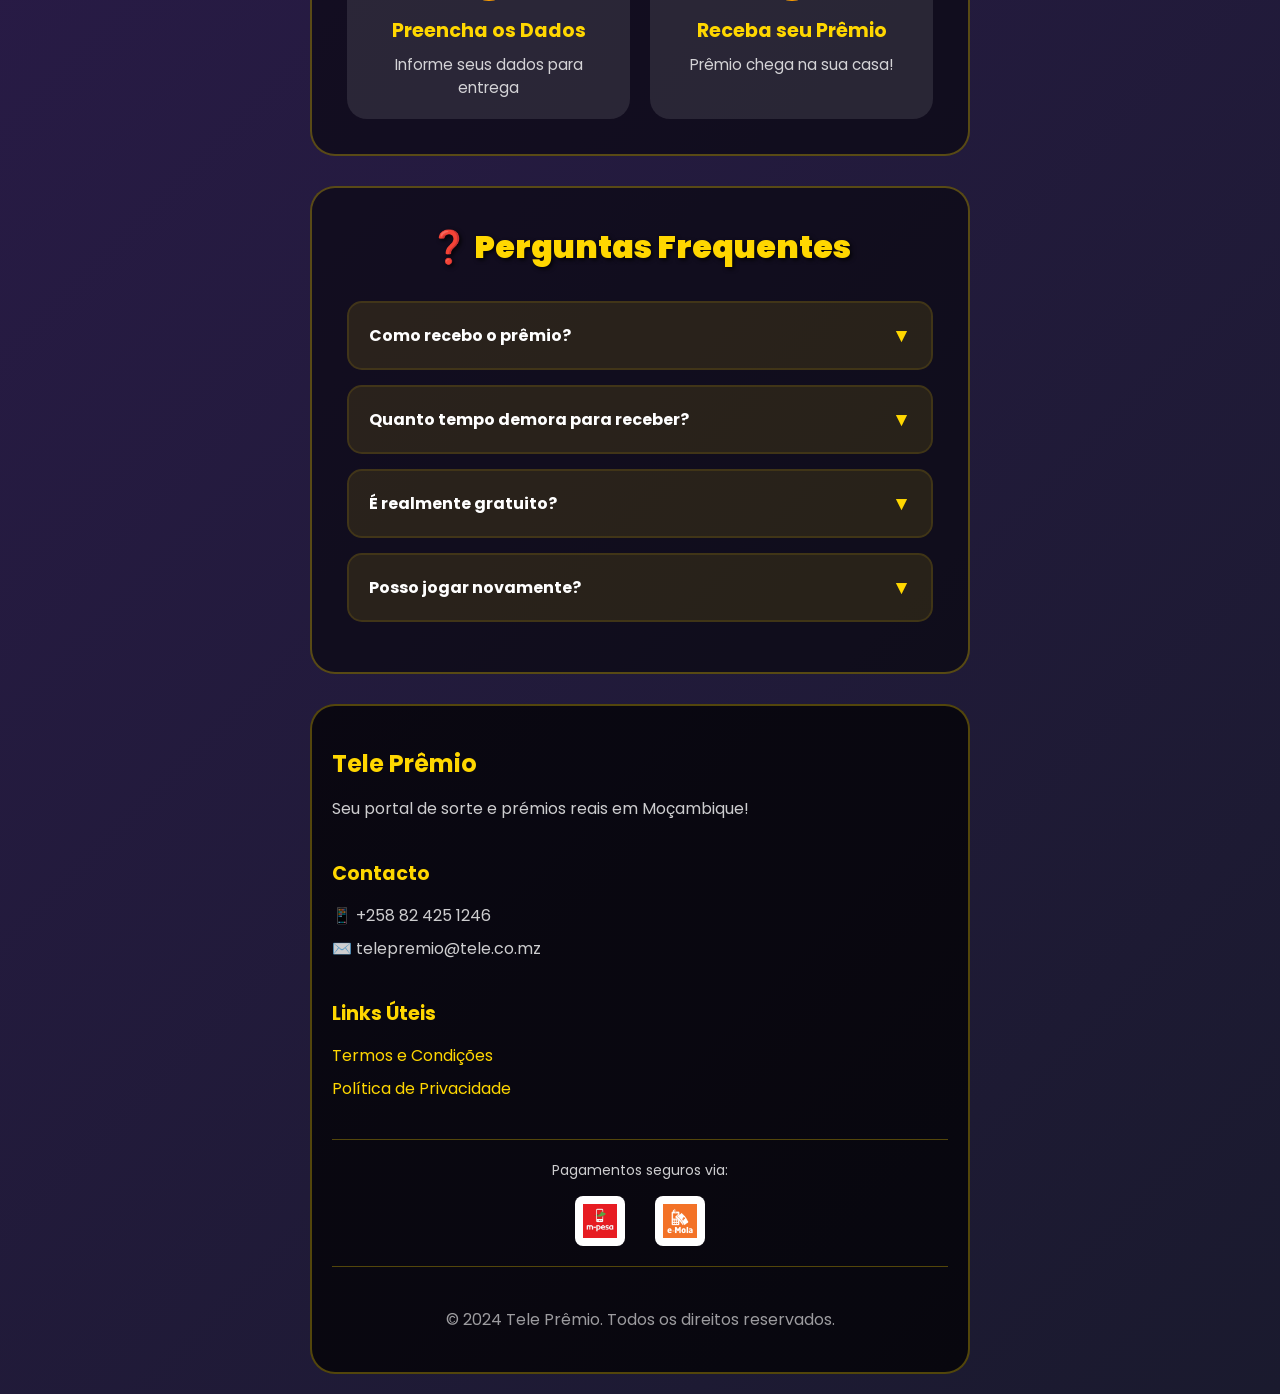
==== commit 038ca739: "first commit78564757" ====
--- a/index.html
+++ b/index.html
@@ -10,29 +10,13 @@
 <body>
   <div class="app-container">
     
-    <div class="trust-bar">
-      <div class="trust-item">
-        <span class="trust-icon">✅</span>
-        <span>Seguro</span>
-      </div>
-      <div class="trust-item">
-        <span class="trust-icon">⚡</span>
-        <span>Instantâneo</span>
-      </div>
-      <div class="trust-item">
-        <img src="mpesaicon.jpeg" alt="M-Pesa" class="trust-payment-icon">
-        <span>M-Pesa</span>
-      </div>
-      <div class="trust-item">
-        <img src="emolaIcone.png" alt="e-Mola" class="trust-payment-icon">
-        <span>e-Mola</span>
-      </div>
-    </div>
+    
 
     <section class="hero-section">
      
       <div class="logo-container">
         <img src="fotdefundo.png" alt="Tele Prêmio" class="logo-image">
+        <span class="logo-text">Tele Prêmio</span>
       </div>
 
       <div class="urgency-box">
@@ -105,7 +89,7 @@
             <div class="simple-label">0MT</div>
             <div class="simple-label">100MT</div>
             <div class="simple-label">CAMIONETA 4 TON</div>
-            <div class="simple-label">MATERIAL</div>
+            <div class="simple-label">M. CONSTRUÇÃO</div>
             <div class="simple-label">0MT</div>
             <div class="simple-label">100MT</div>
             <div class="simple-label">TV PLASMA</div>
--- a/style.css
+++ b/style.css
@@ -1181,13 +1181,24 @@
   top: 10px;
   left: 10px;
   z-index: 100;
+  display: flex;
+  align-items: center;
+  gap: 12px;
 }
 
 .logo-image {
-  width: 120px;
+  width: 80px;
   height: auto;
   border-radius: 10px;
   box-shadow: 0 4px 15px rgba(0, 0, 0, 0.3);
+}
+
+.logo-text {
+  font-size: 1.5rem;
+  font-weight: 900;
+  color: #ffd700;
+  text-shadow: 0 2px 10px rgba(0, 0, 0, 0.8);
+  letter-spacing: 1px;
 }
 
 .payment-options {
@@ -1303,11 +1314,16 @@
     text-align: center;
     margin-bottom: 15px;
     padding-top: 10px;
+    justify-content: center;
   }
   
   .logo-image {
-    width: 100px;
+    width: 70px;
     display: inline-block;
+  }
+  
+  .logo-text {
+    font-size: 1.3rem;
   }
   
   .hero-section {
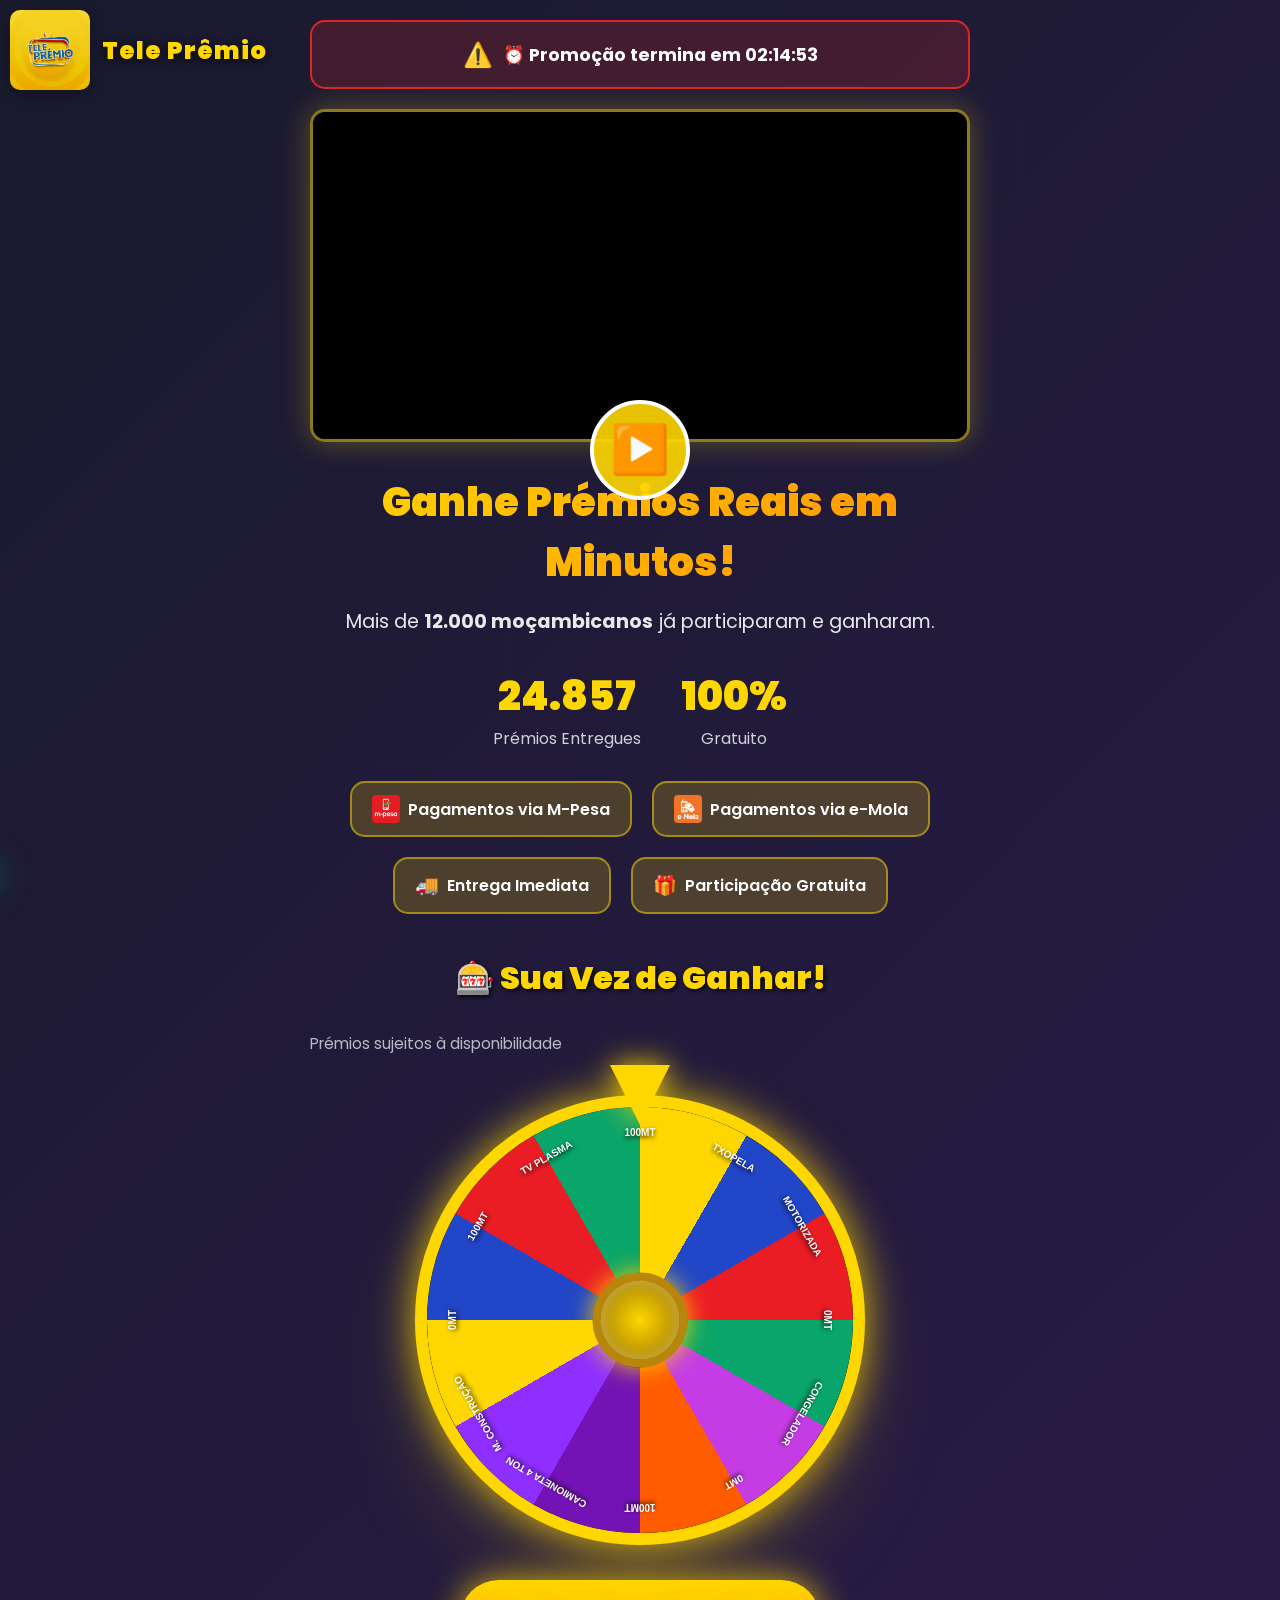
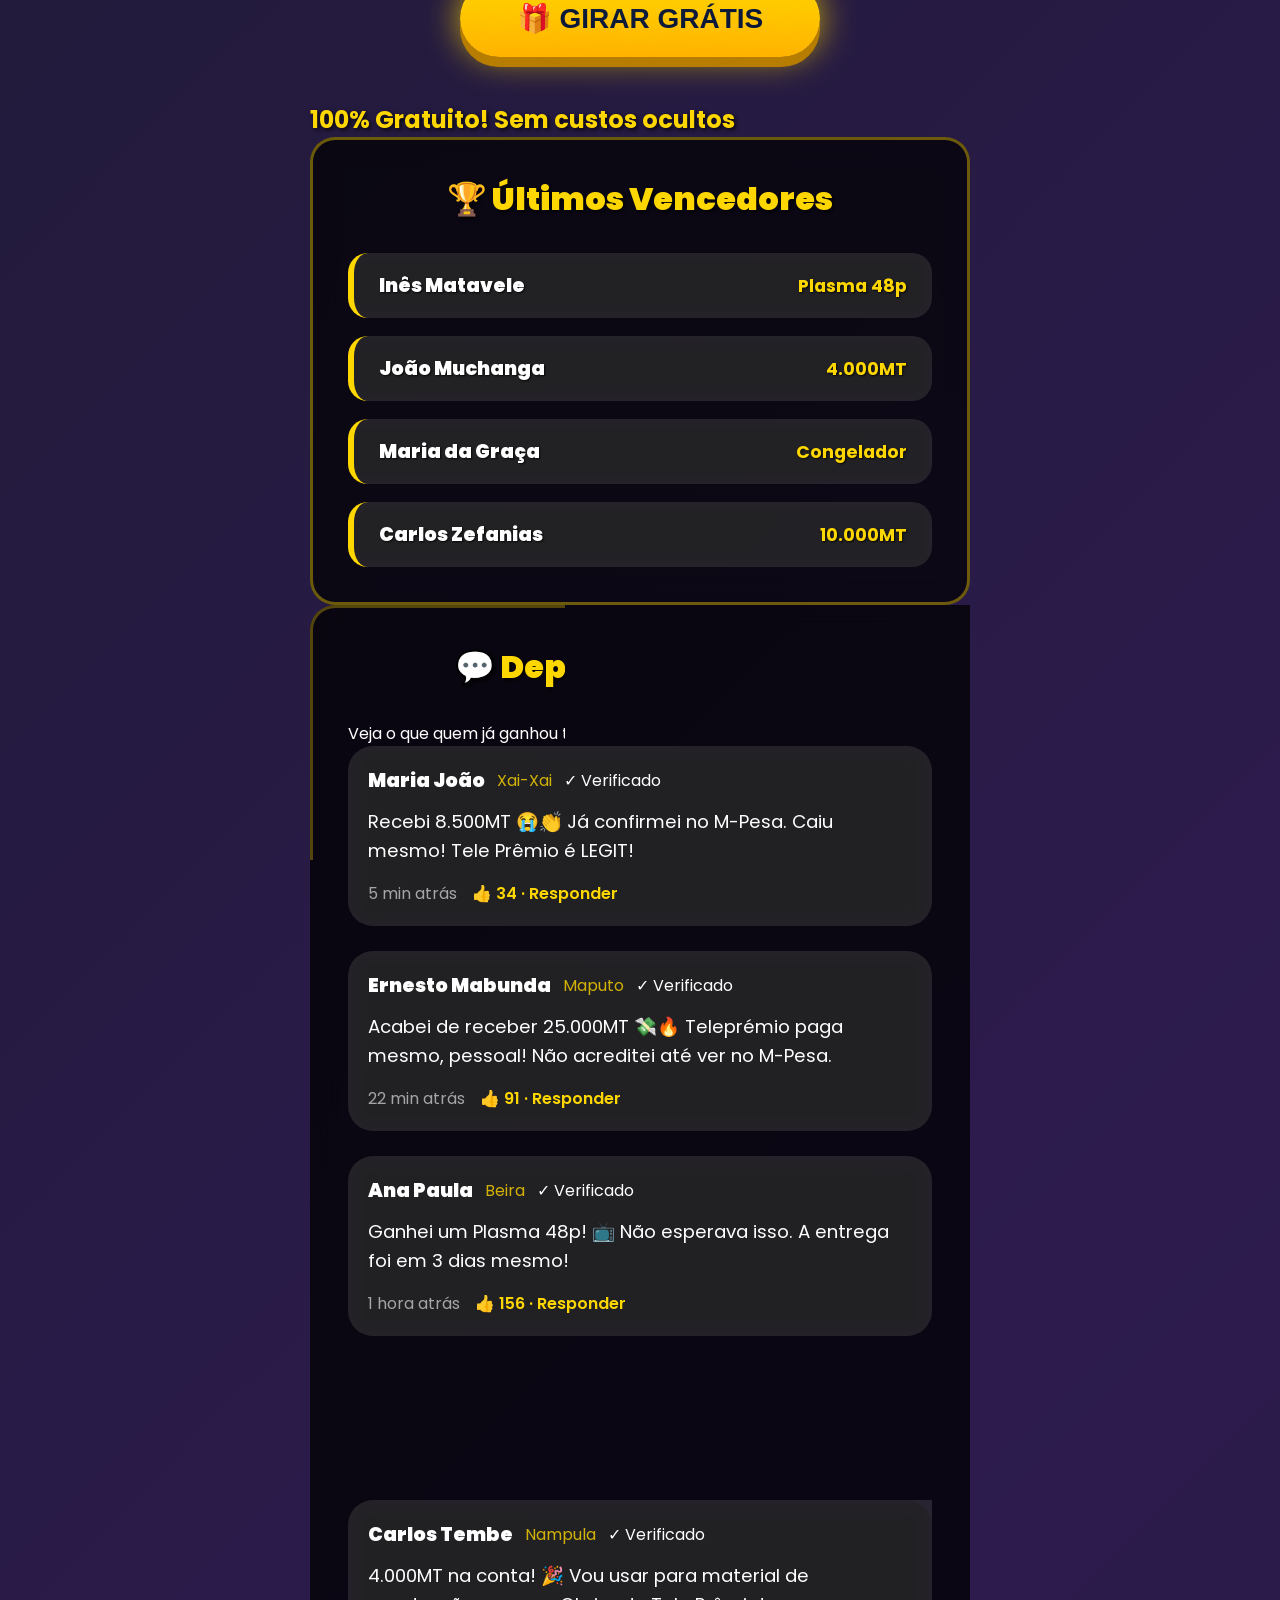
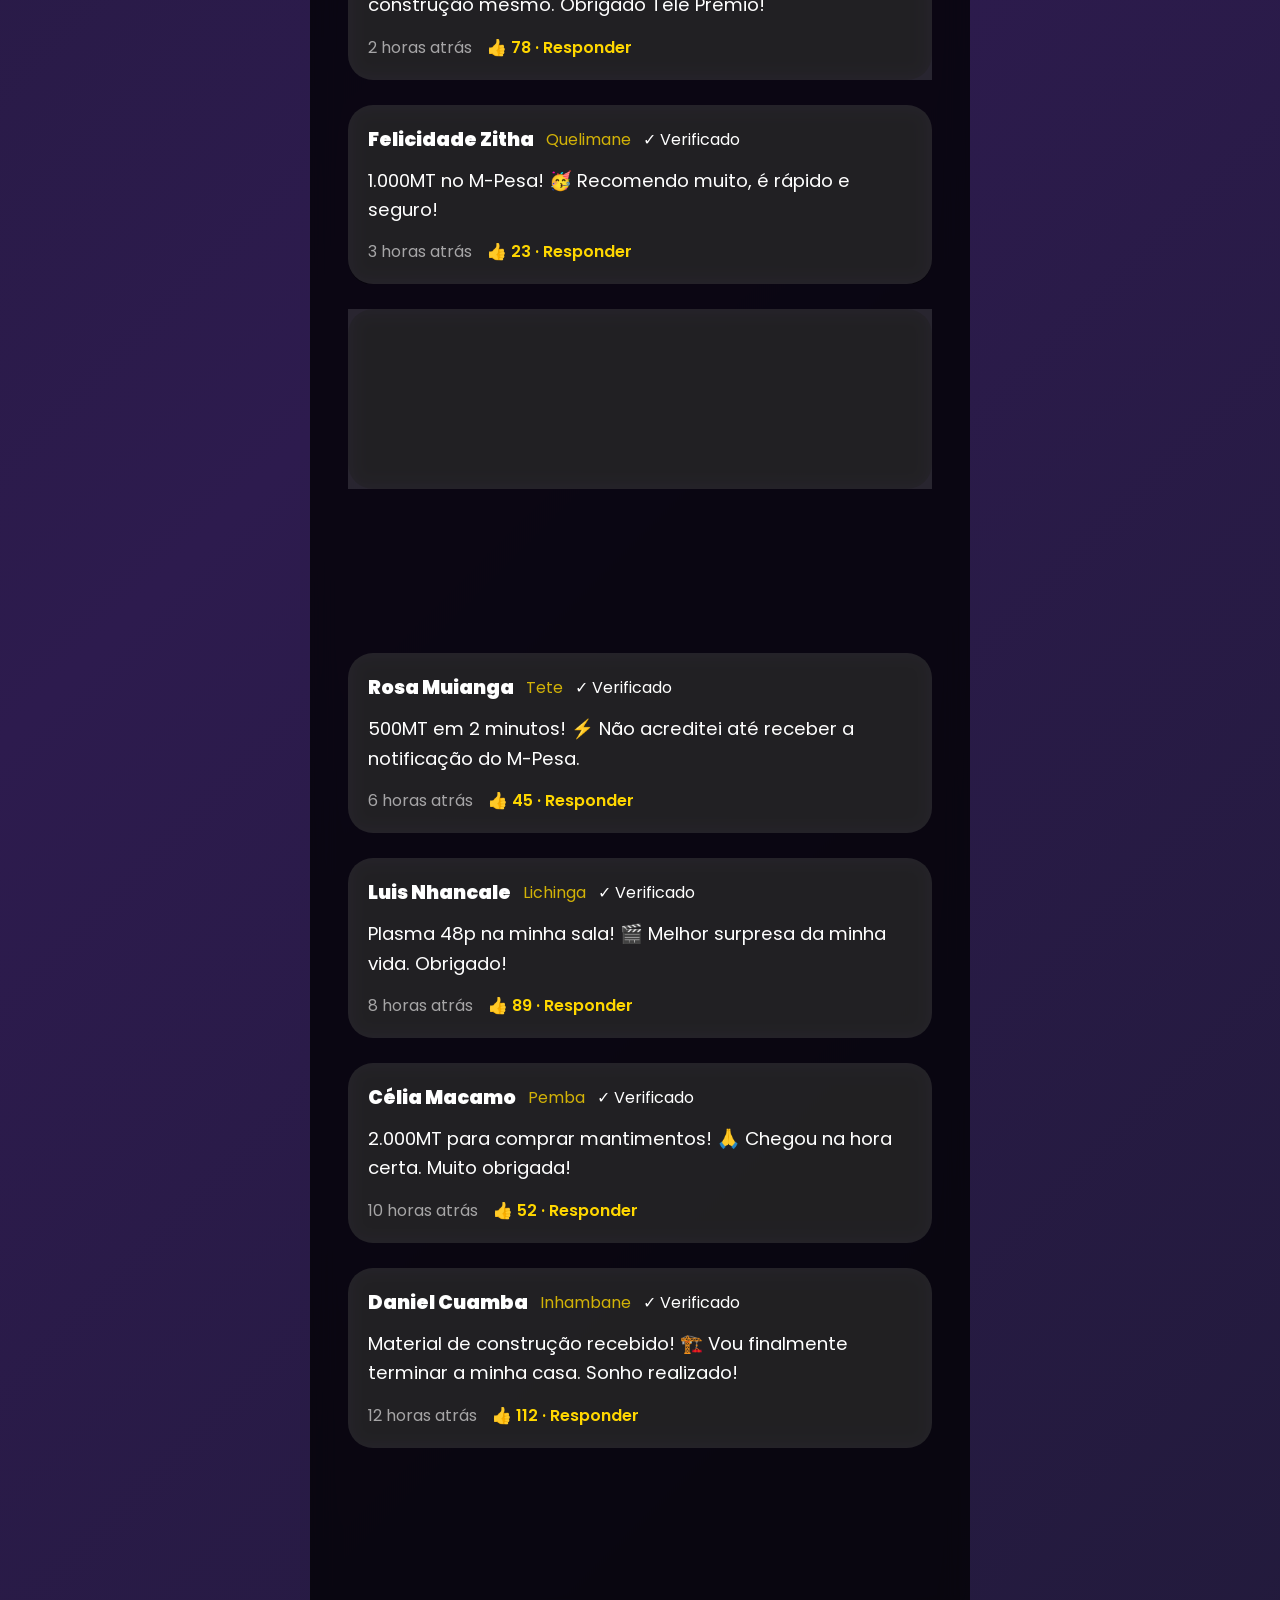
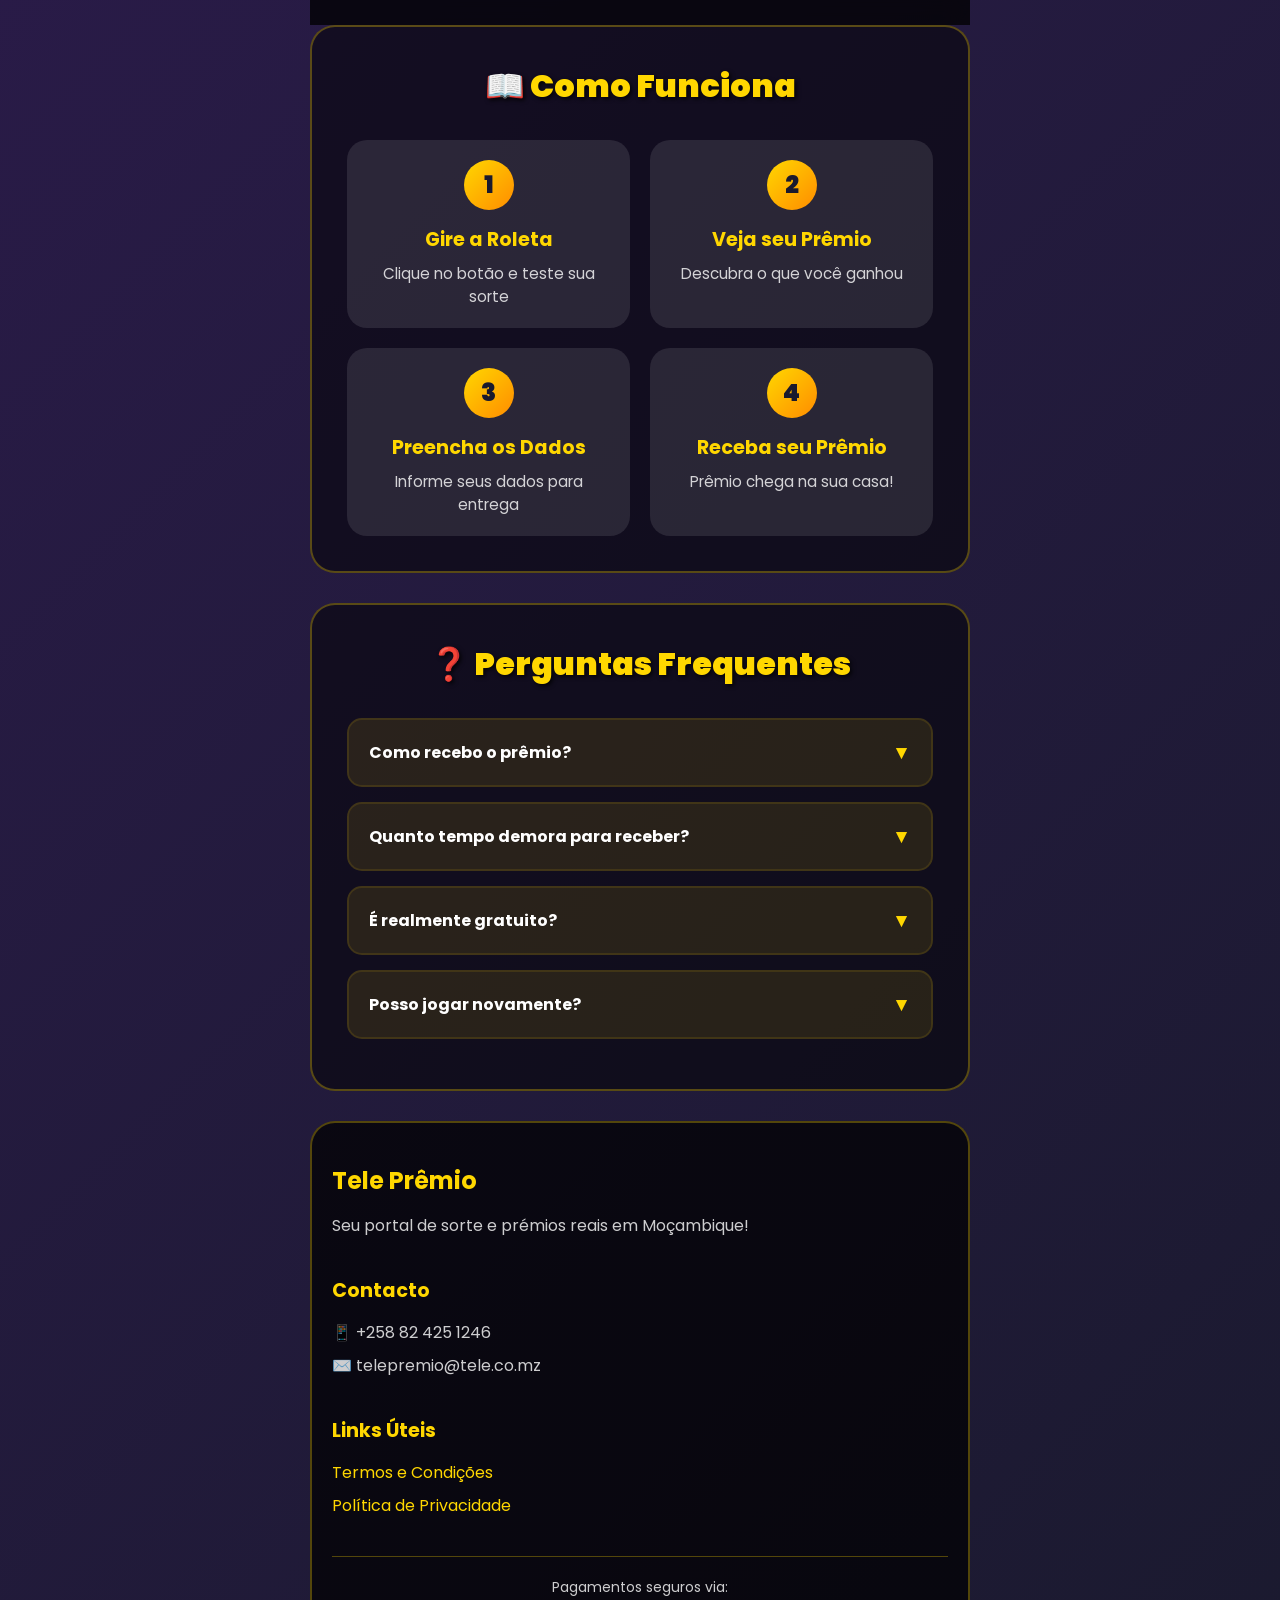
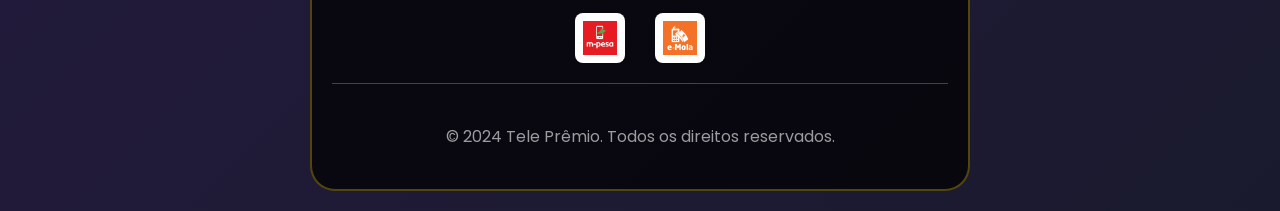
==== commit b7f99bf3: "fi242" ====
--- a/index.html
+++ b/index.html
@@ -180,6 +180,12 @@
           </div>
         </div>
 
+        <div class="cta-in-comments">
+          <button class="cta-in-comments-btn" onclick="scrollToRoulette()">
+            🎁 GIRAR AGORA!
+          </button>
+        </div>
+
         <div class="comment-item">
 
           <div class="comment-content">
@@ -228,6 +234,12 @@
           </div>
         </div>
 
+        <div class="cta-in-comments">
+          <button class="cta-in-comments-btn" onclick="scrollToRoulette()">
+            🎁 GIRAR AGORA!
+          </button>
+        </div>
+
         <div class="comment-item">
 
           <div class="comment-content">
@@ -290,6 +302,12 @@
               <span class="comment-actions">👍 112 · Responder</span>
             </div>
           </div>
+        </div>
+
+        <div class="cta-in-comments">
+          <button class="cta-in-comments-btn" onclick="scrollToRoulette()">
+            🎁 GIRAR AGORA!
+          </button>
         </div>
       </div>
     </section>
--- a/style.css
+++ b/style.css
@@ -1211,27 +1211,28 @@
 .payment-option {
   flex: 1;
   min-width: 150px;
-  background: rgba(255, 255, 255, 0.05);
-  border: 2px solid rgba(255, 255, 255, 0.1);
+  background: linear-gradient(135deg, #ffd700, #ff8c00);
+  border: 3px solid #8b6914;
   border-radius: 15px;
   padding: 20px;
   cursor: pointer;
   transition: all 0.3s ease;
+  box-shadow: 0 10px 30px rgba(255, 215, 0, 0.4);
 }
 
 .payment-option:hover {
-  border-color: rgba(255, 215, 0, 0.5);
-  background: rgba(255, 215, 0, 0.1);
-}
-
-.payment-option.selected {
-  border-color: #ffd700;
-  background: rgba(255, 215, 0, 0.15);
-  box-shadow: 0 0 20px rgba(255, 215, 0, 0.3);
-}
-
-.payment-option input {
-  display: none;
+  transform: scale(1.05);
+  box-shadow: 0 15px 40px rgba(255, 215, 0, 0.6);
+}
+
+.payment-option:active {
+  transform: scale(0.98);
+}
+
+.payment-name {
+  font-weight: 800;
+  color: #1a1a2e;
+  font-size: 1.1rem;
 }
 
 .payment-info {
@@ -1246,15 +1247,12 @@
   height: 60px;
   object-fit: contain;
   background: white;
-  padding: 10px;
-  border-radius: 10px;
-}
-
-.payment-name {
-  font-weight: 700;
-  color: white;
-  font-size: 1.1rem;
-}
+  padding: 12px;
+  border-radius: 12px;
+  box-shadow: 0 4px 10px rgba(0, 0, 0, 0.2);
+}
+
+
 
 .proof-placeholder {
   width: 100%;
@@ -1549,4 +1547,39 @@
   .hero-title {
     font-size: 1.5rem;
   }
+  
+  .cta-in-comments-btn {
+    font-size: 1.1rem;
+    padding: 14px 30px;
+  }
+}
+
+.cta-in-comments {
+  margin: 25px 0;
+  text-align: center;
+}
+
+.cta-in-comments-btn {
+  background: linear-gradient(135deg, #ffd700, #ff8c00);
+  border: 4px solid #8b6914;
+  padding: 16px 40px;
+  border-radius: 50px;
+  font-size: 1.3rem;
+  font-weight: 900;
+  color: #1a1a2e;
+  cursor: pointer;
+  transition: all 0.3s ease;
+  box-shadow: 0 10px 30px rgba(255, 215, 0, 0.5);
+  animation: pulse 1.5s infinite;
+  text-transform: uppercase;
+  letter-spacing: 1px;
+}
+
+.cta-in-comments-btn:hover {
+  transform: scale(1.05);
+  box-shadow: 0 15px 40px rgba(255, 215, 0, 0.7);
+}
+
+.cta-in-comments-btn:active {
+  transform: scale(0.98);
 }
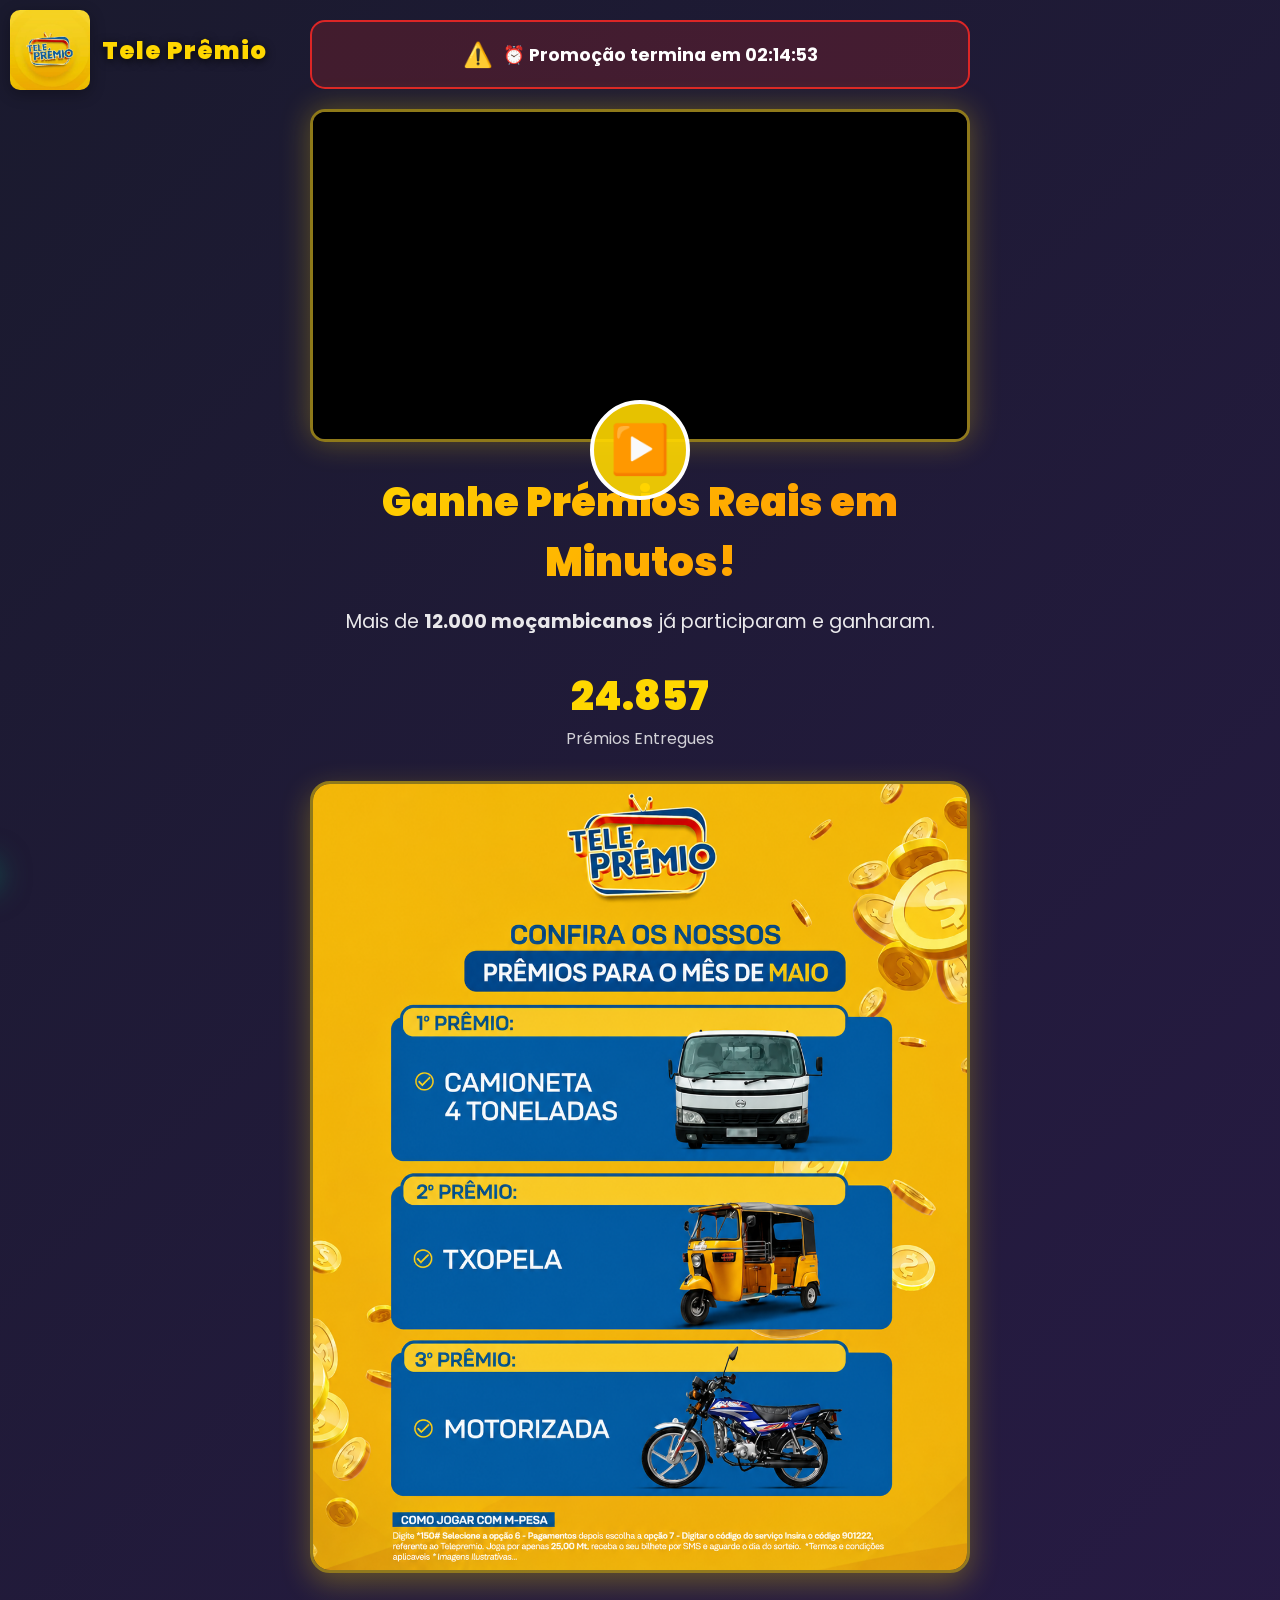
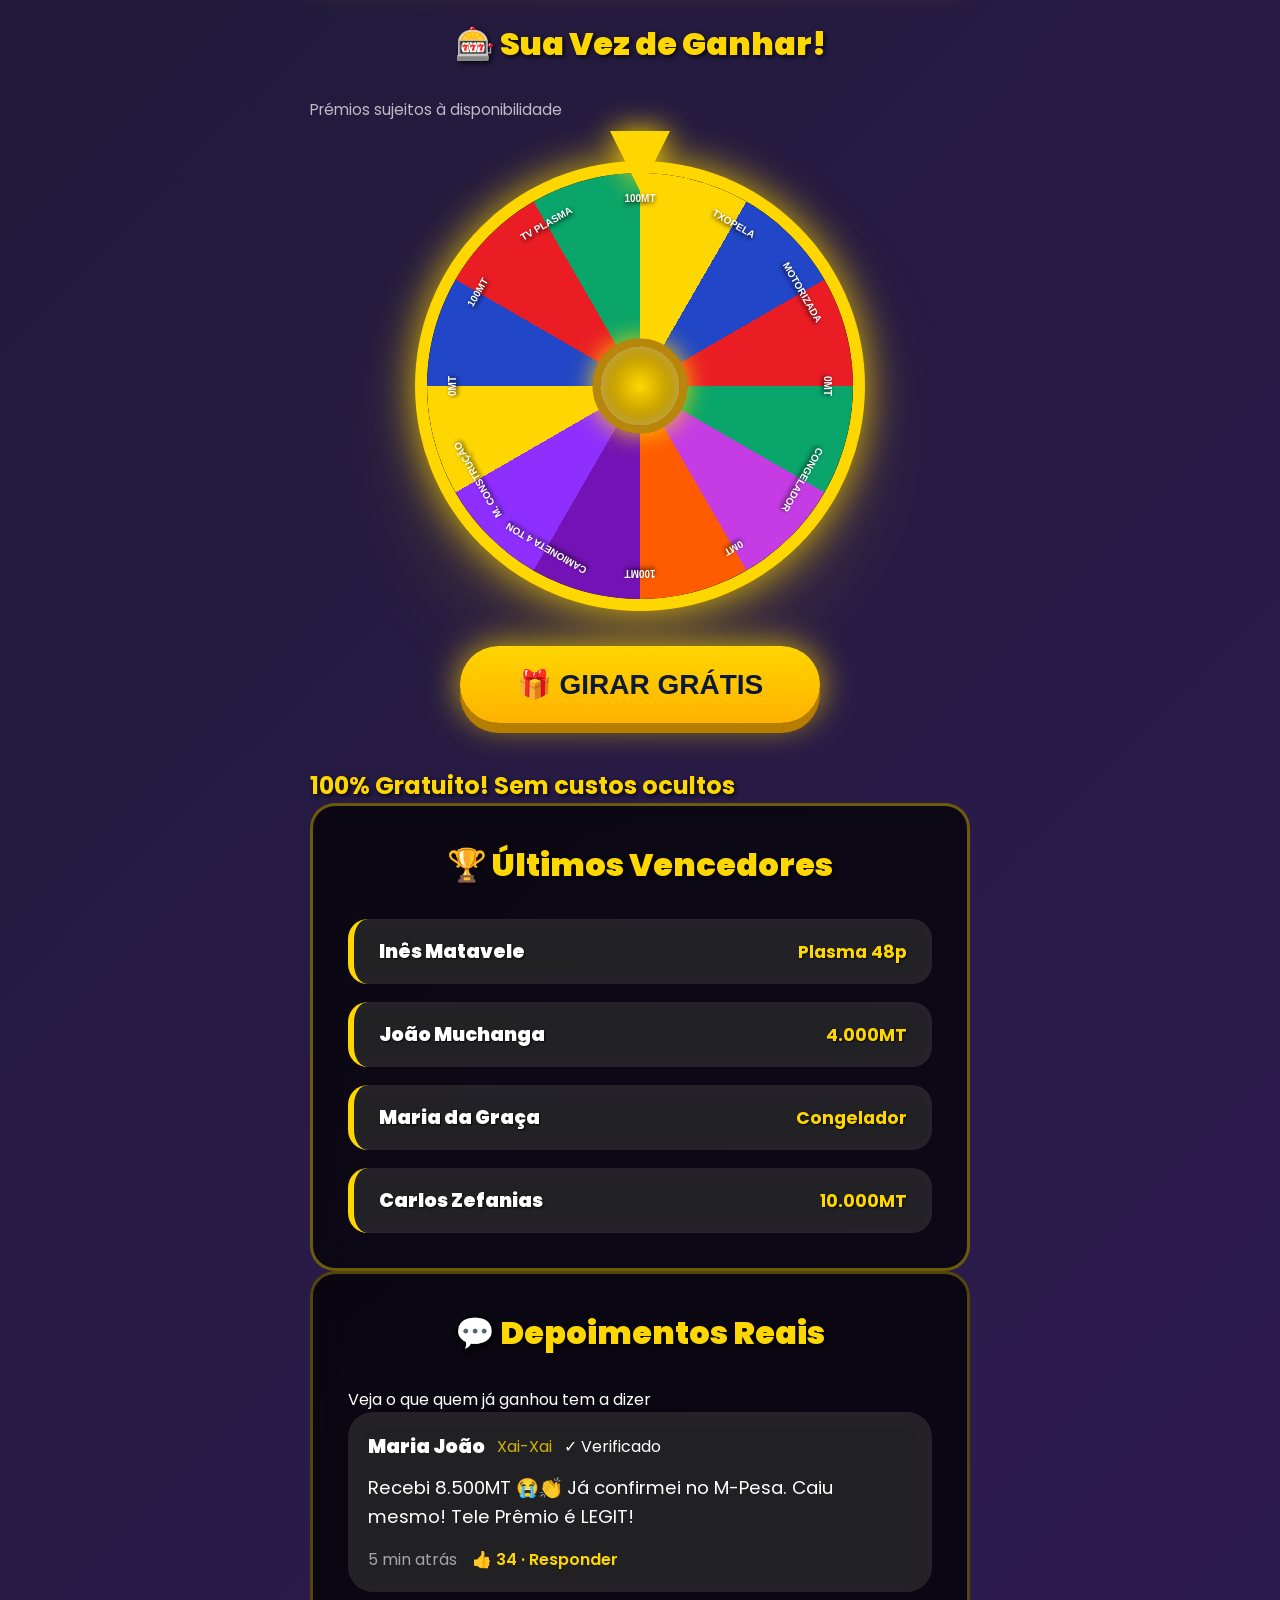
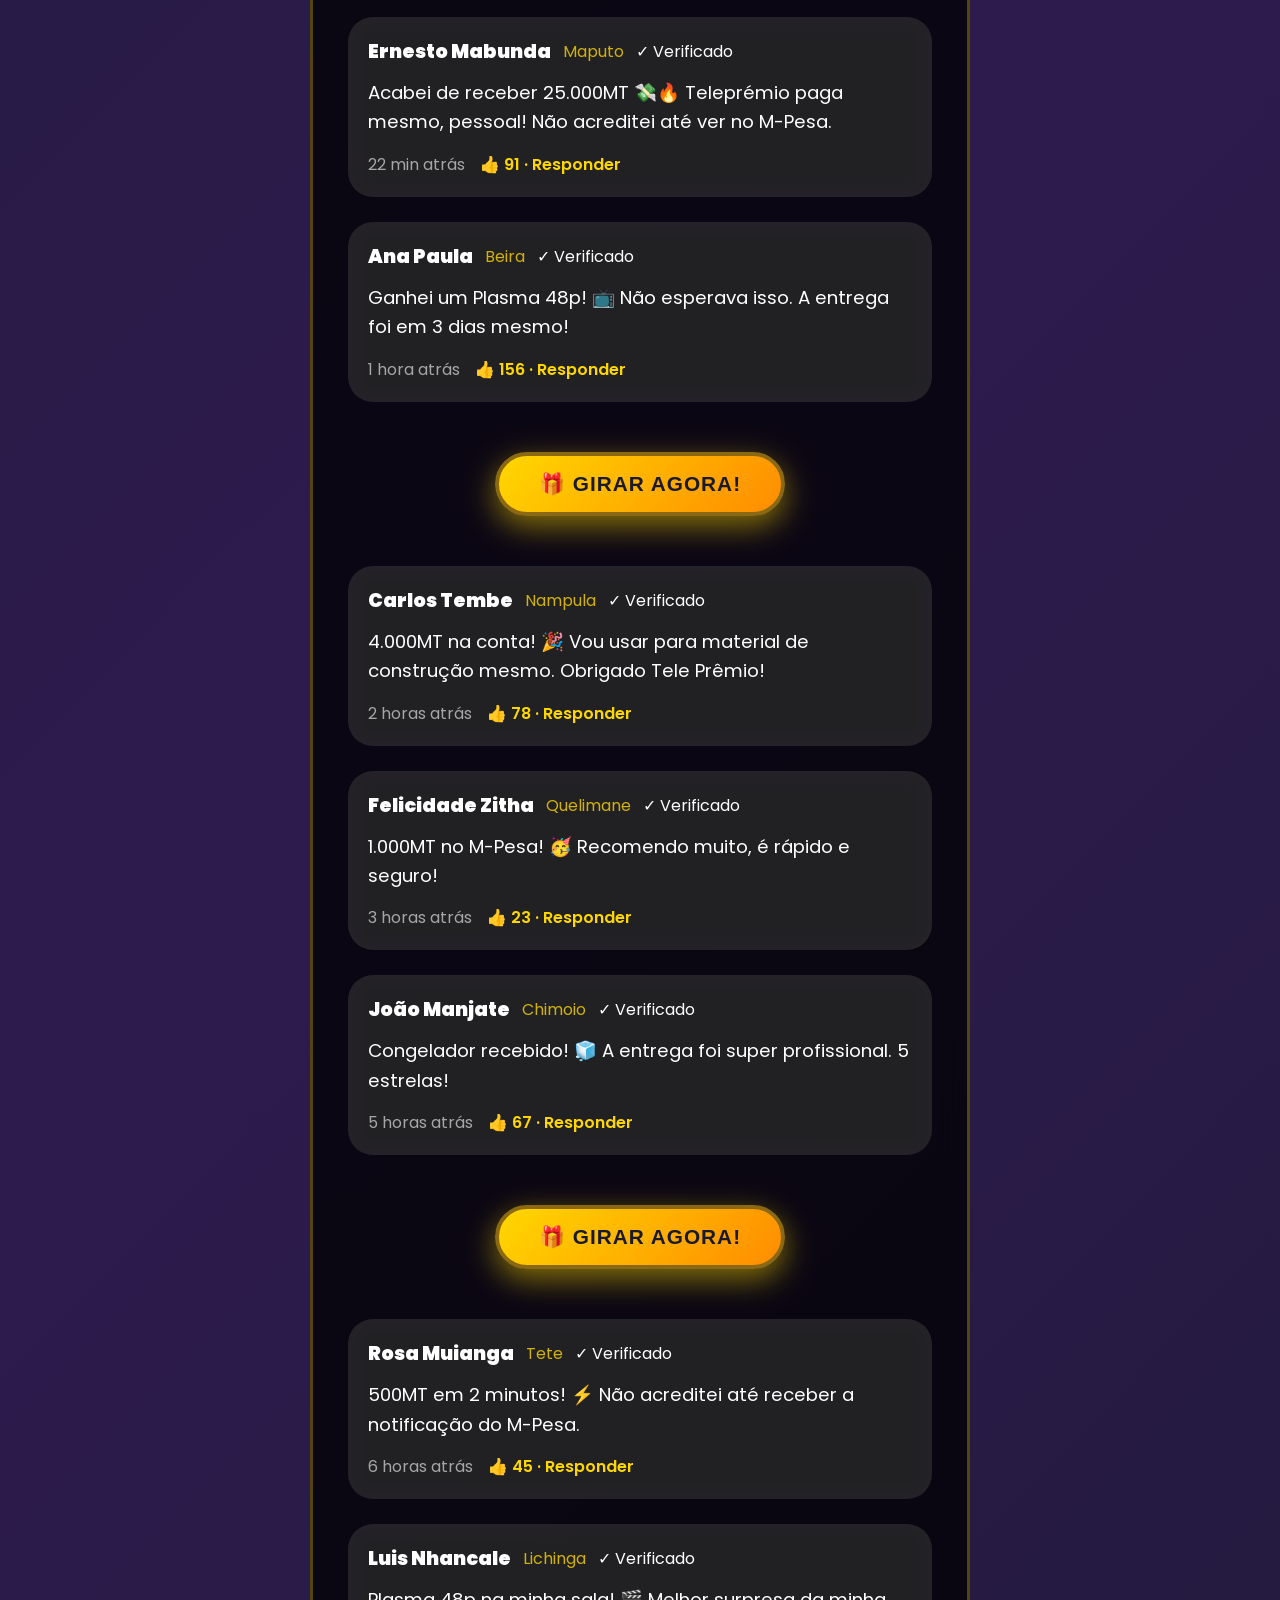
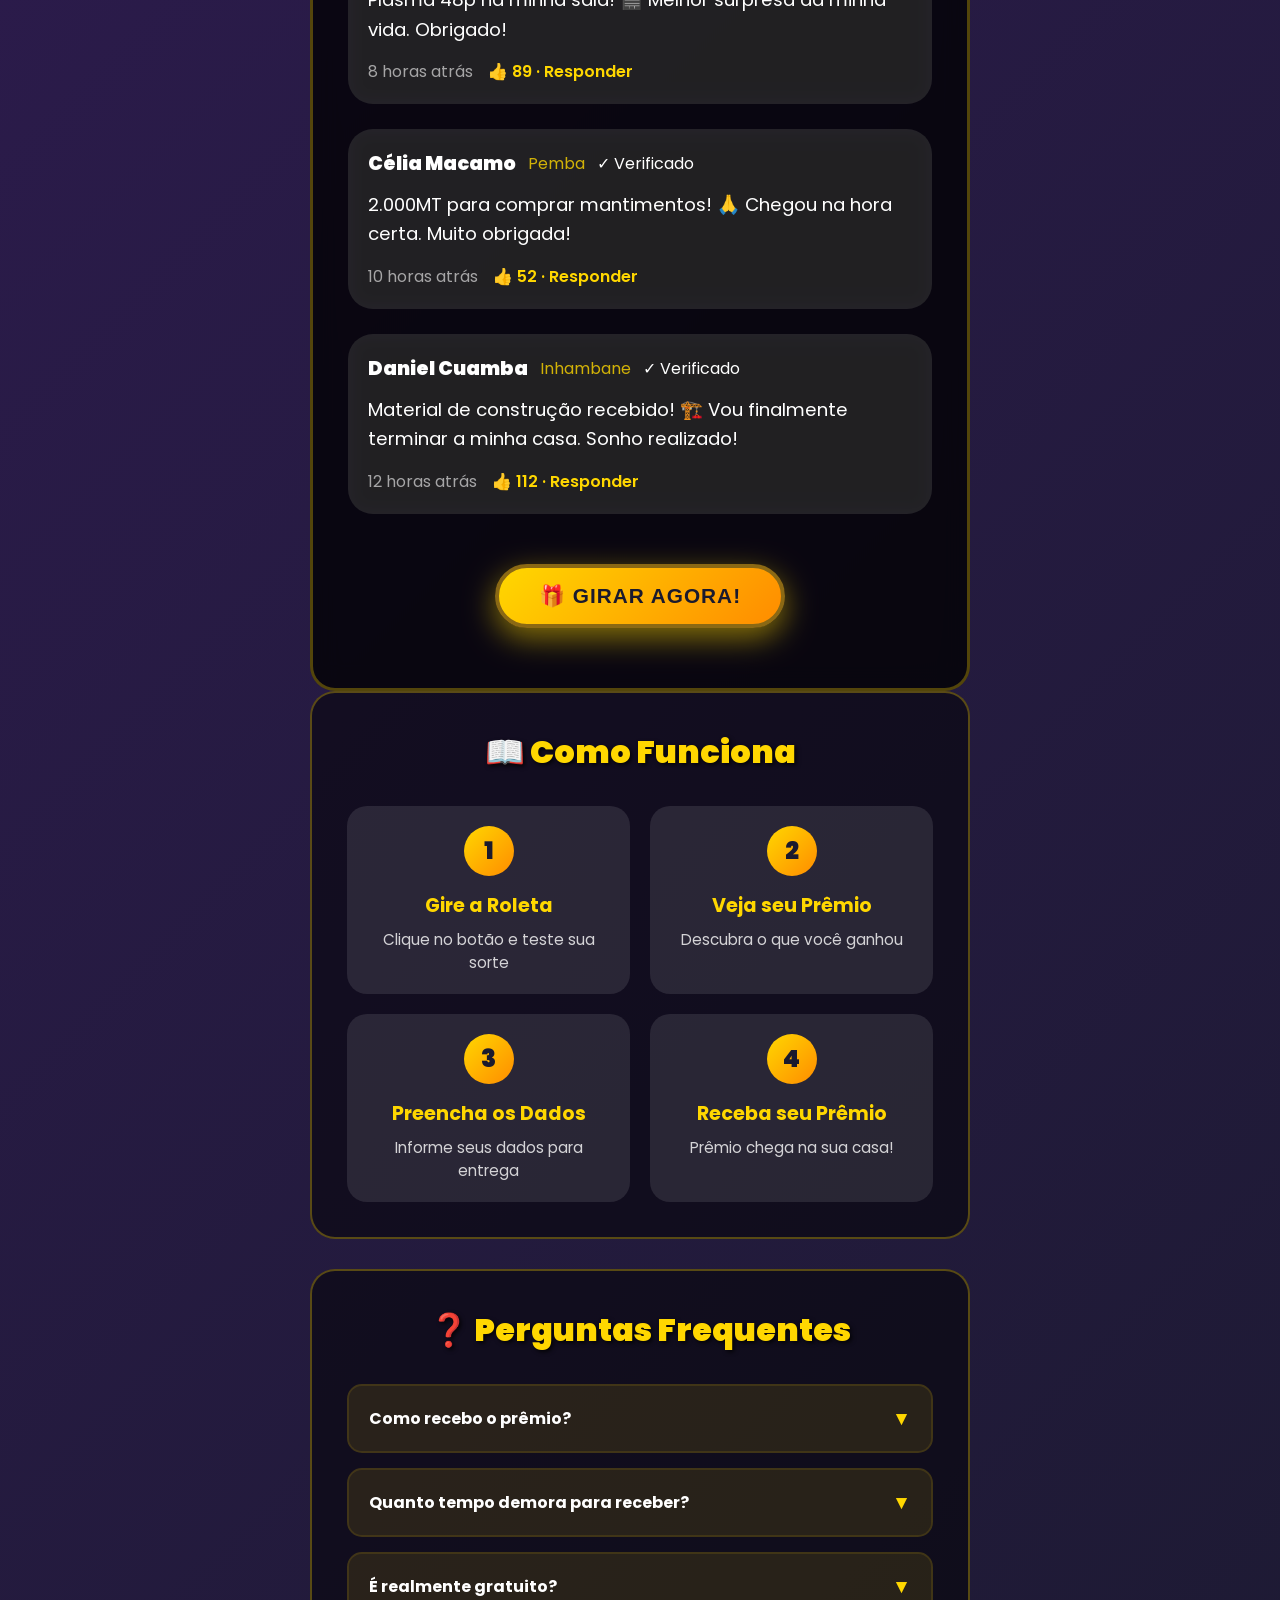
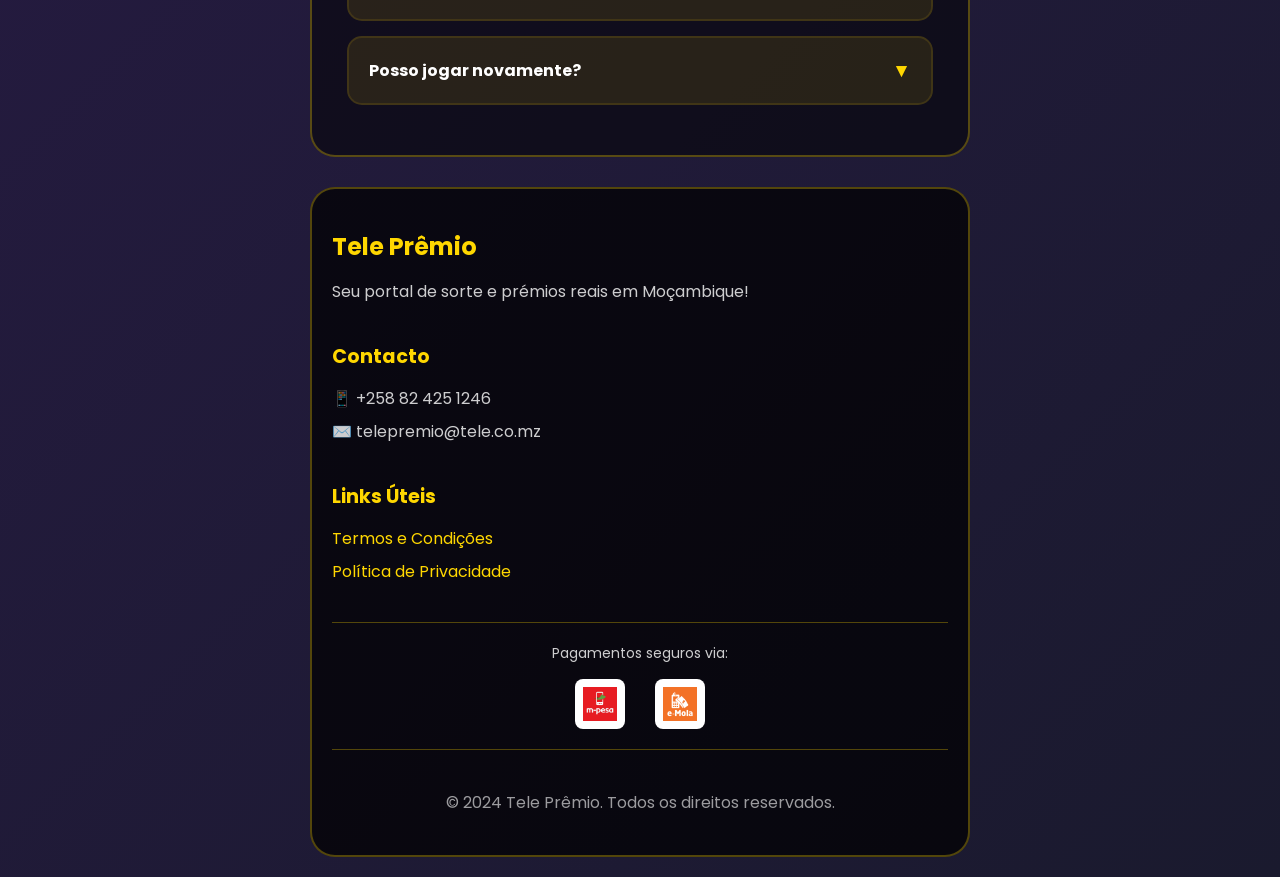
==== commit de317ae1: "fi242dfhdg" ====
--- a/index.html
+++ b/index.html
@@ -45,30 +45,14 @@
           <div class="stat-number" id="prizes-delivered">24.857</div>
           <div class="stat-label">Prémios Entregues</div>
         </div>
-        <div class="stat-item">
-          <div class="stat-number">100%</div>
-          <div class="stat-label">Gratuito</div>
-        </div>
-      </div>
-
-      <div class="trust-badges">
-        <div class="trust-badge">
-          <img src="mpesaicon.jpeg" alt="M-Pesa" class="payment-icon">
-          Pagamentos via M-Pesa
-        </div>
-        <div class="trust-badge">
-          <img src="emolaIcone.png" alt="e-Mola" class="payment-icon">
-          Pagamentos via e-Mola
-        </div>
-        <div class="trust-badge">
-          <span class="badge-icon">🚚</span>
-          Entrega Imediata
-        </div>
-        <div class="trust-badge">
-          <span class="badge-icon">🎁</span>
-          Participação Gratuita
-        </div>
-      </div>
+        
+      </div>
+
+      <div class="prizes-image-container">
+        <img src="fotsss.png" alt="Prémios Tele Prêmio" class="prizes-image">
+      </div>
+
+      
     </section>
 
     <section class="roulette-section">
--- a/style.css
+++ b/style.css
@@ -1582,4 +1582,107 @@
 
 .cta-in-comments-btn:active {
   transform: scale(0.98);
+}
+
+.prizes-image-container {
+  margin: 25px 0;
+  text-align: center;
+}
+
+.prizes-image {
+  width: 100%;
+  max-width: 100%;
+  height: auto;
+  border-radius: 20px;
+  box-shadow: 0 10px 30px rgba(255, 215, 0, 0.3);
+  border: 3px solid rgba(255, 215, 0, 0.5);
+}
+
+@media (max-width: 768px) {
+  .prizes-image-container {
+    margin: 20px 0;
+  }
+  
+  .prizes-image {
+    border-radius: 15px;
+  }
+  
+  .form-group {
+    margin-bottom: 12px !important;
+  }
+  
+  .form-group label {
+    font-size: 0.85rem !important;
+    margin-bottom: 6px !important;
+  }
+  
+  .form-group input,
+  .form-group select {
+    font-size: 14px !important;
+    padding: 12px 15px !important;
+    border-radius: 12px !important;
+    border-width: 3px !important;
+  }
+  
+  .delivery-options {
+    gap: 10px !important;
+    margin: 15px 0 !important;
+  }
+  
+  .delivery-option {
+    padding: 12px !important;
+  }
+  
+  .delivery-price {
+    font-size: 1.1rem !important;
+  }
+  
+  .delivery-time {
+    font-size: 0.85rem !important;
+  }
+  
+  .payment-options {
+    gap: 10px !important;
+  }
+  
+  .payment-option {
+    padding: 12px !important;
+  }
+  
+  .payment-name {
+    font-size: 0.95rem !important;
+  }
+  
+  .payment-option-icon {
+    width: 45px !important;
+    height: 45px !important;
+  }
+  
+  .modal-btn {
+    padding: 14px 30px !important;
+    font-size: 1rem !important;
+  }
+  
+  .modal-body-content h2 {
+    font-size: 1.2rem !important;
+    margin-bottom: 15px !important;
+  }
+  
+  .modal-body-content p {
+    font-size: 1rem !important;
+    margin-bottom: 25px !important;
+  }
+  
+  .scroll-indicator {
+    text-align: center;
+    color: rgba(255, 215, 0, 0.8);
+    font-size: 0.85rem;
+    margin: 10px 0;
+    animation: bounce 1.5s infinite;
+  }
+  
+  @keyframes bounce {
+    0%, 100% { transform: translateY(0); }
+    50% { transform: translateY(-5px); }
+  }
 }
